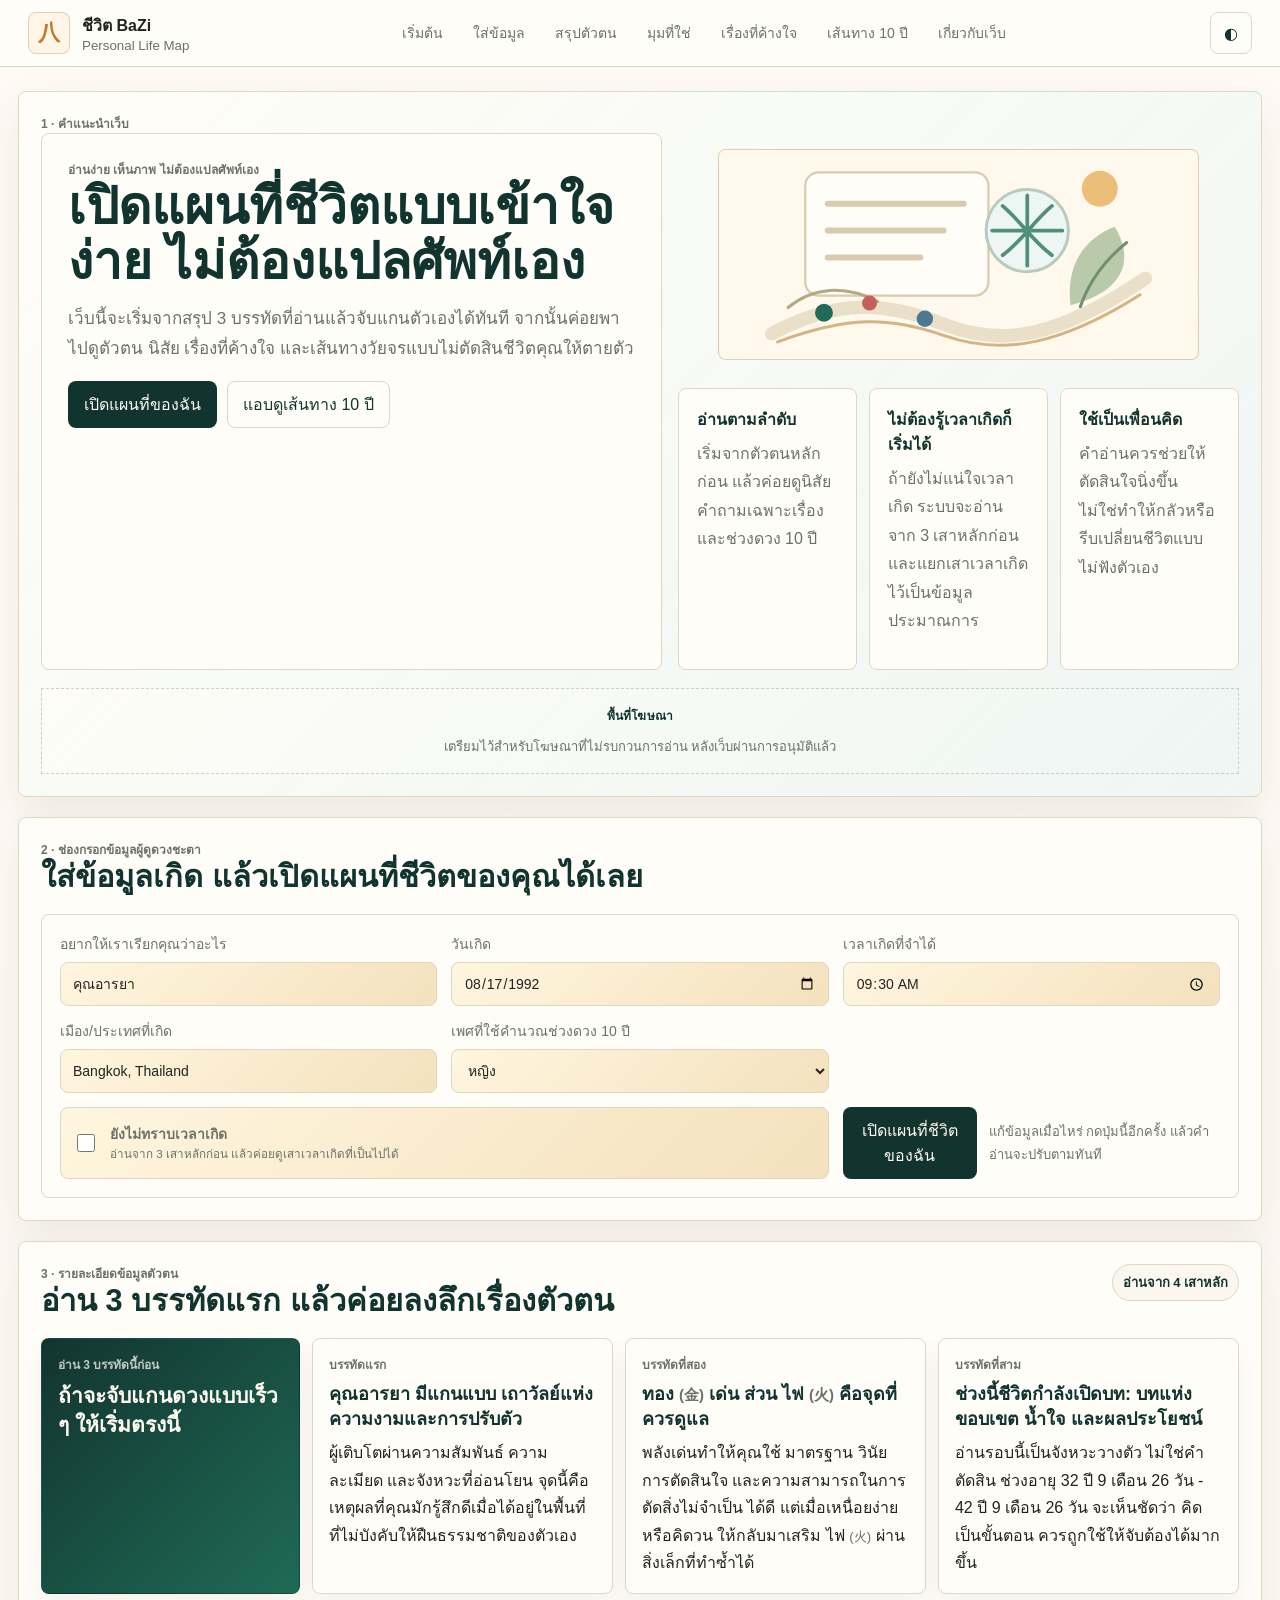
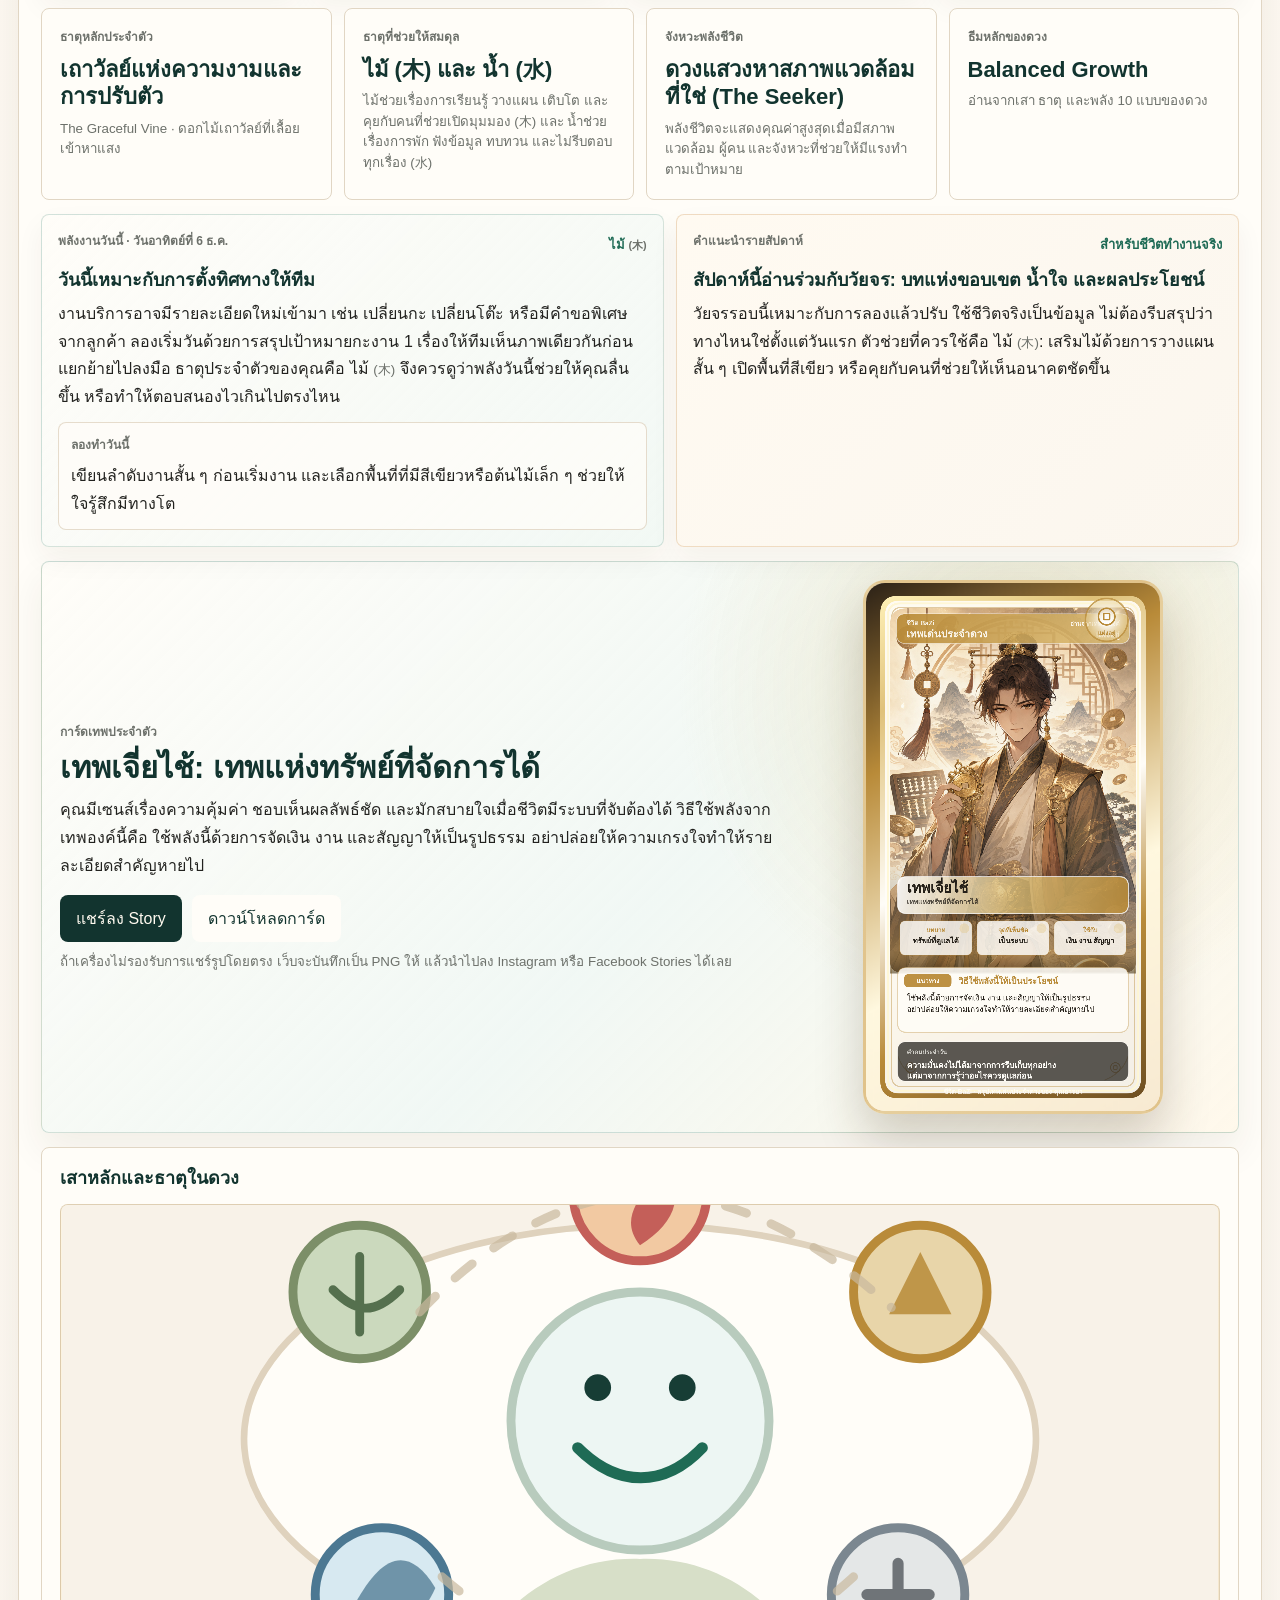
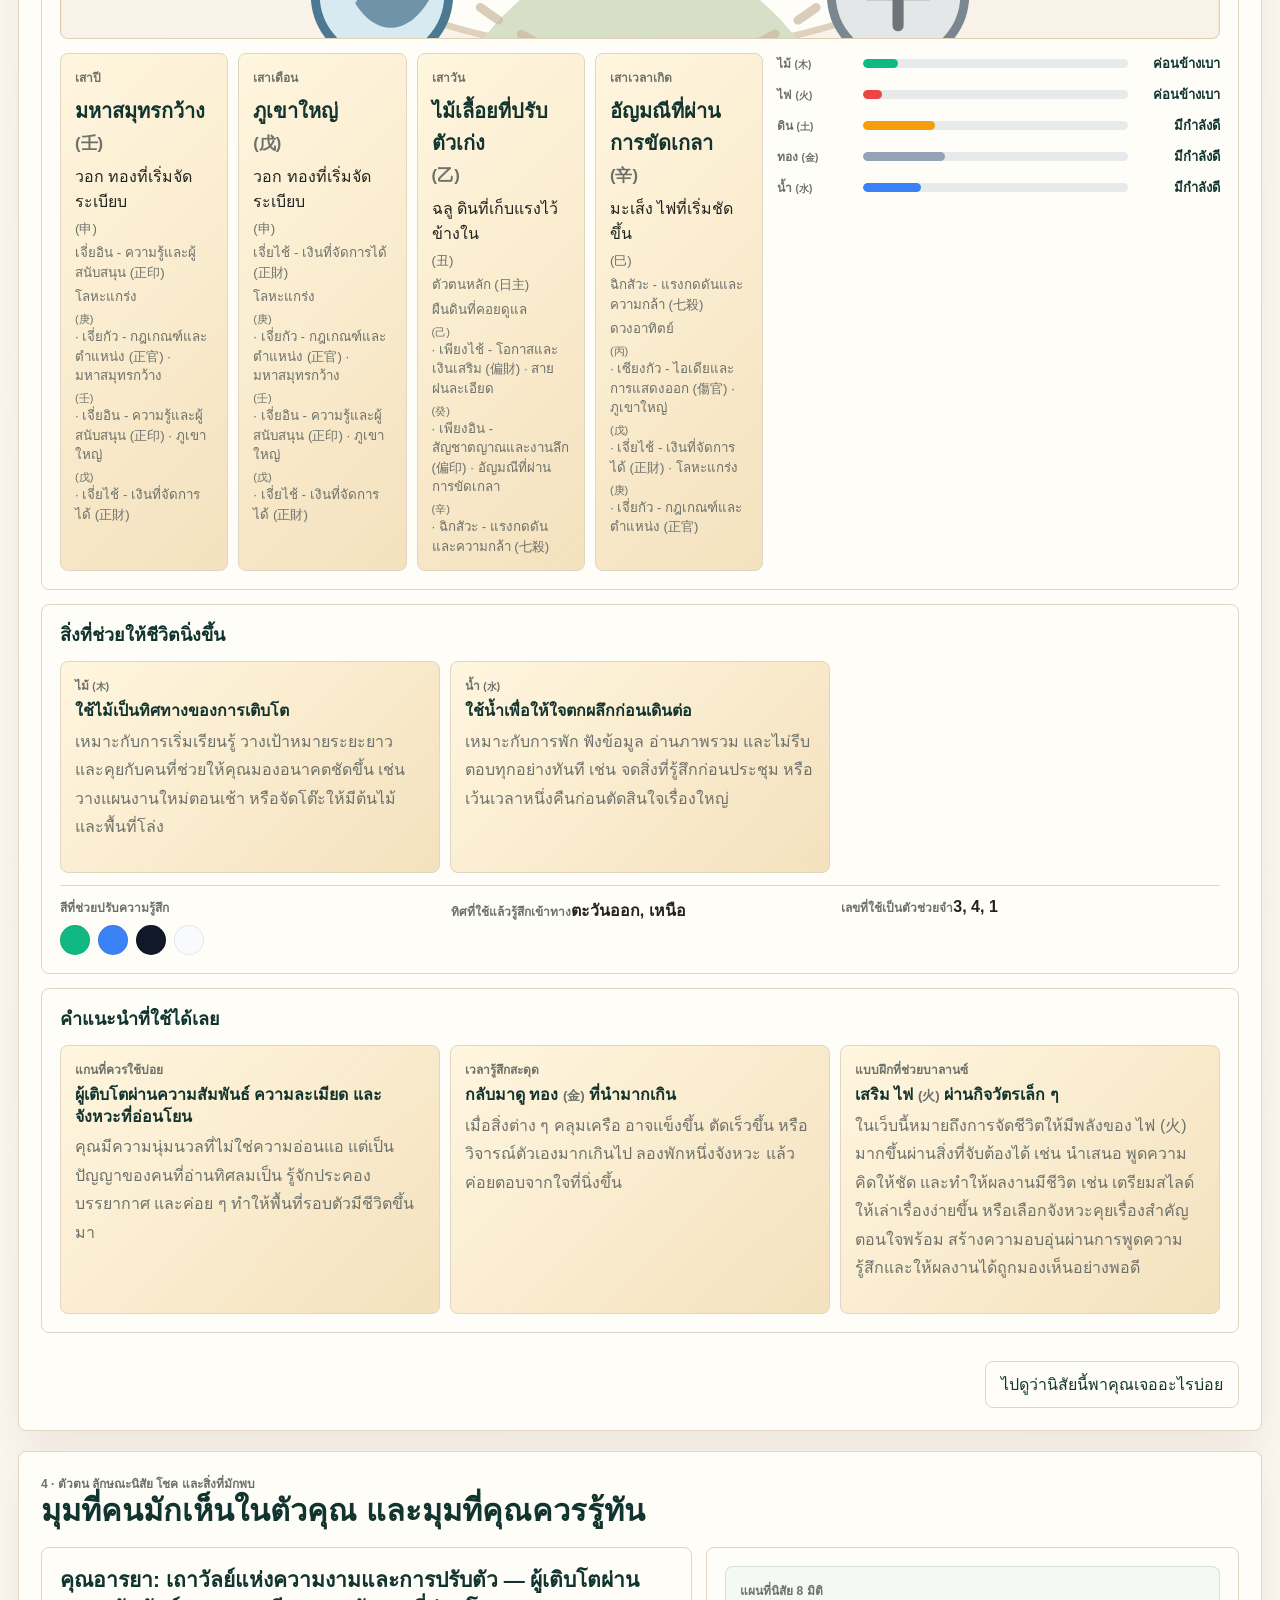
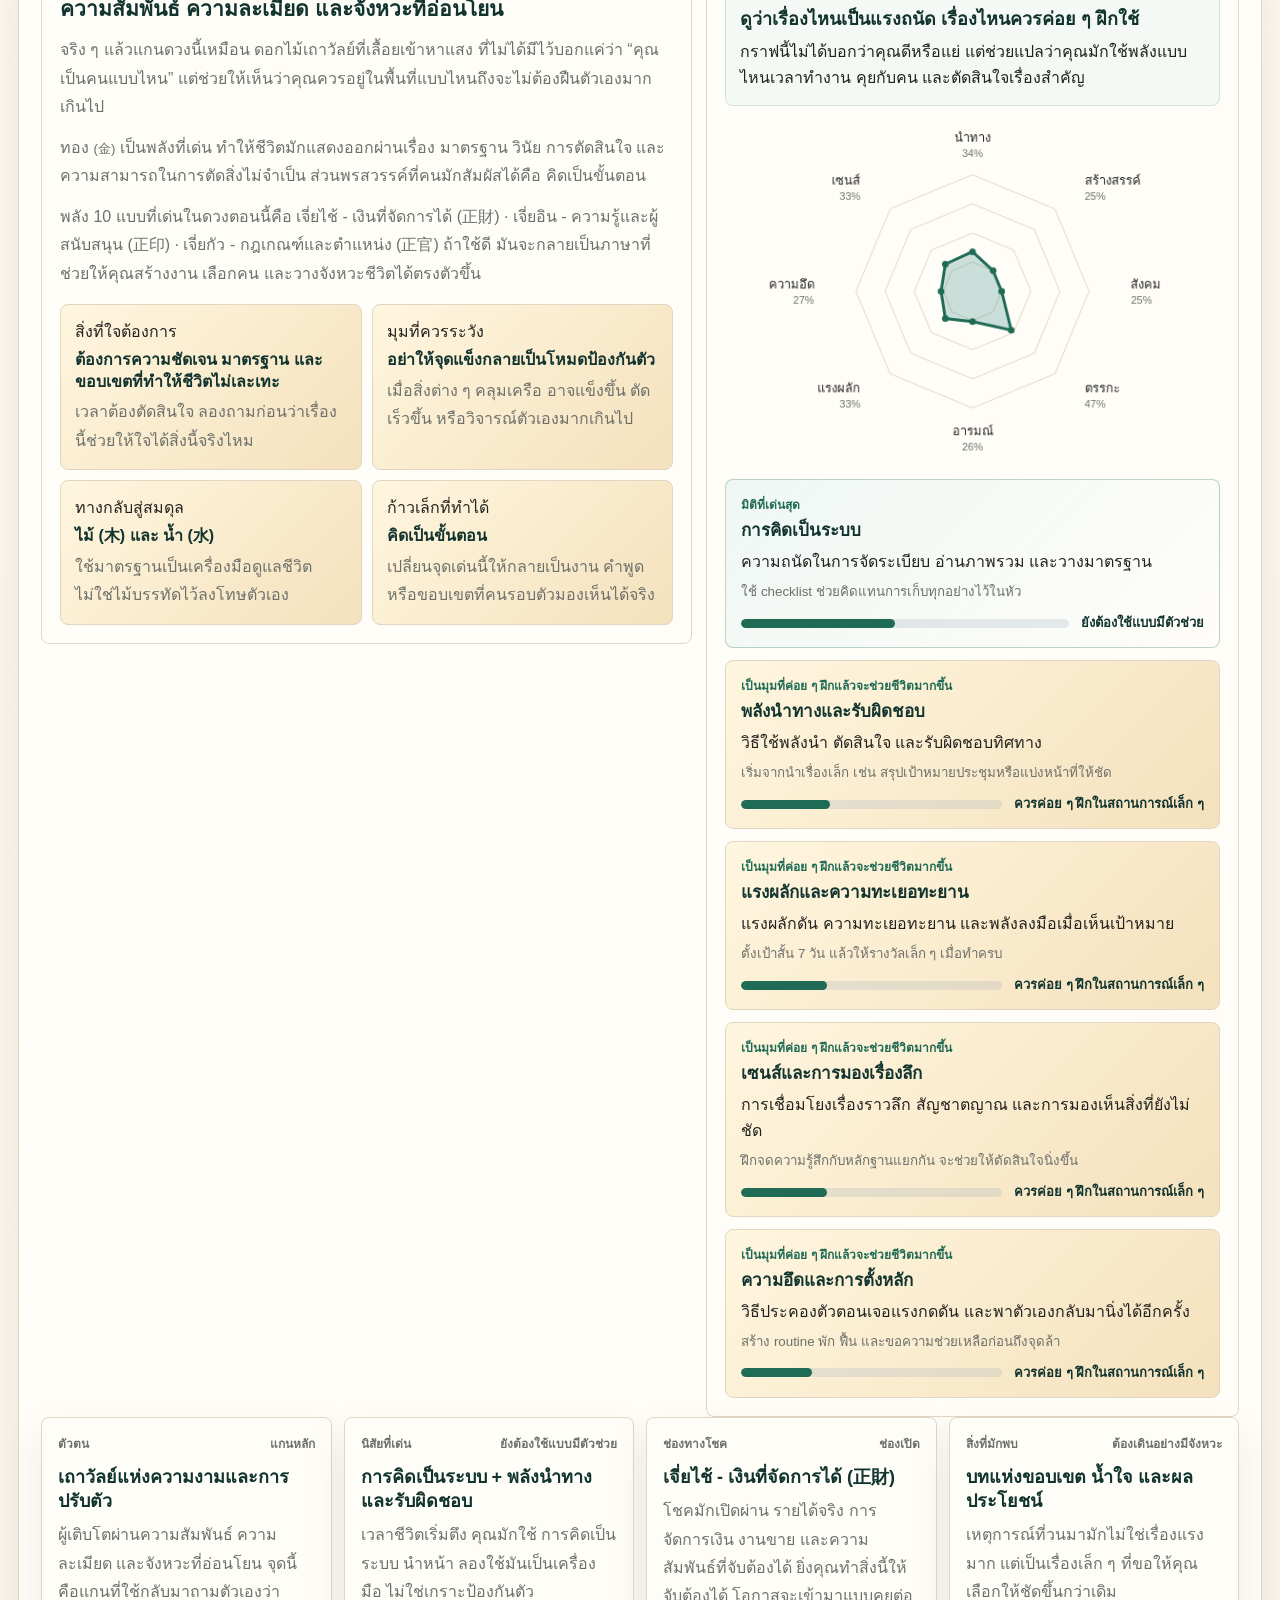
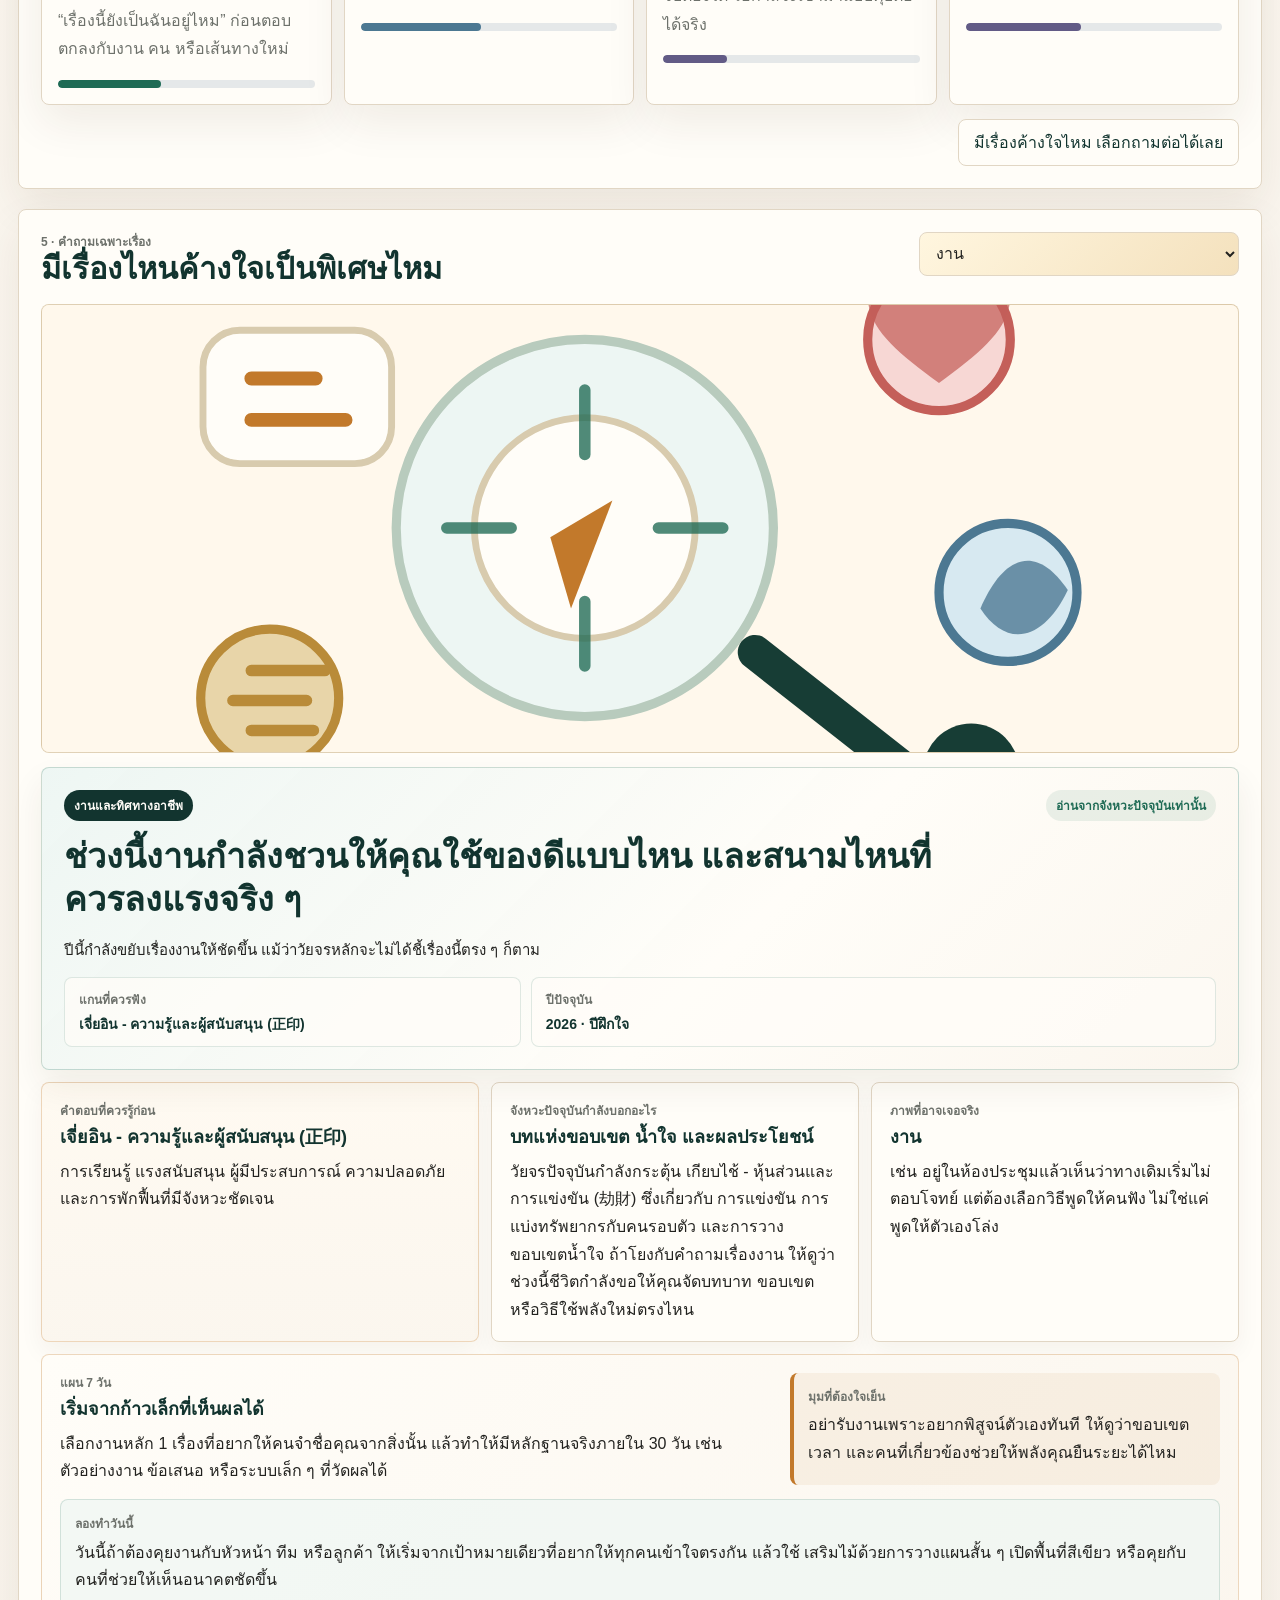
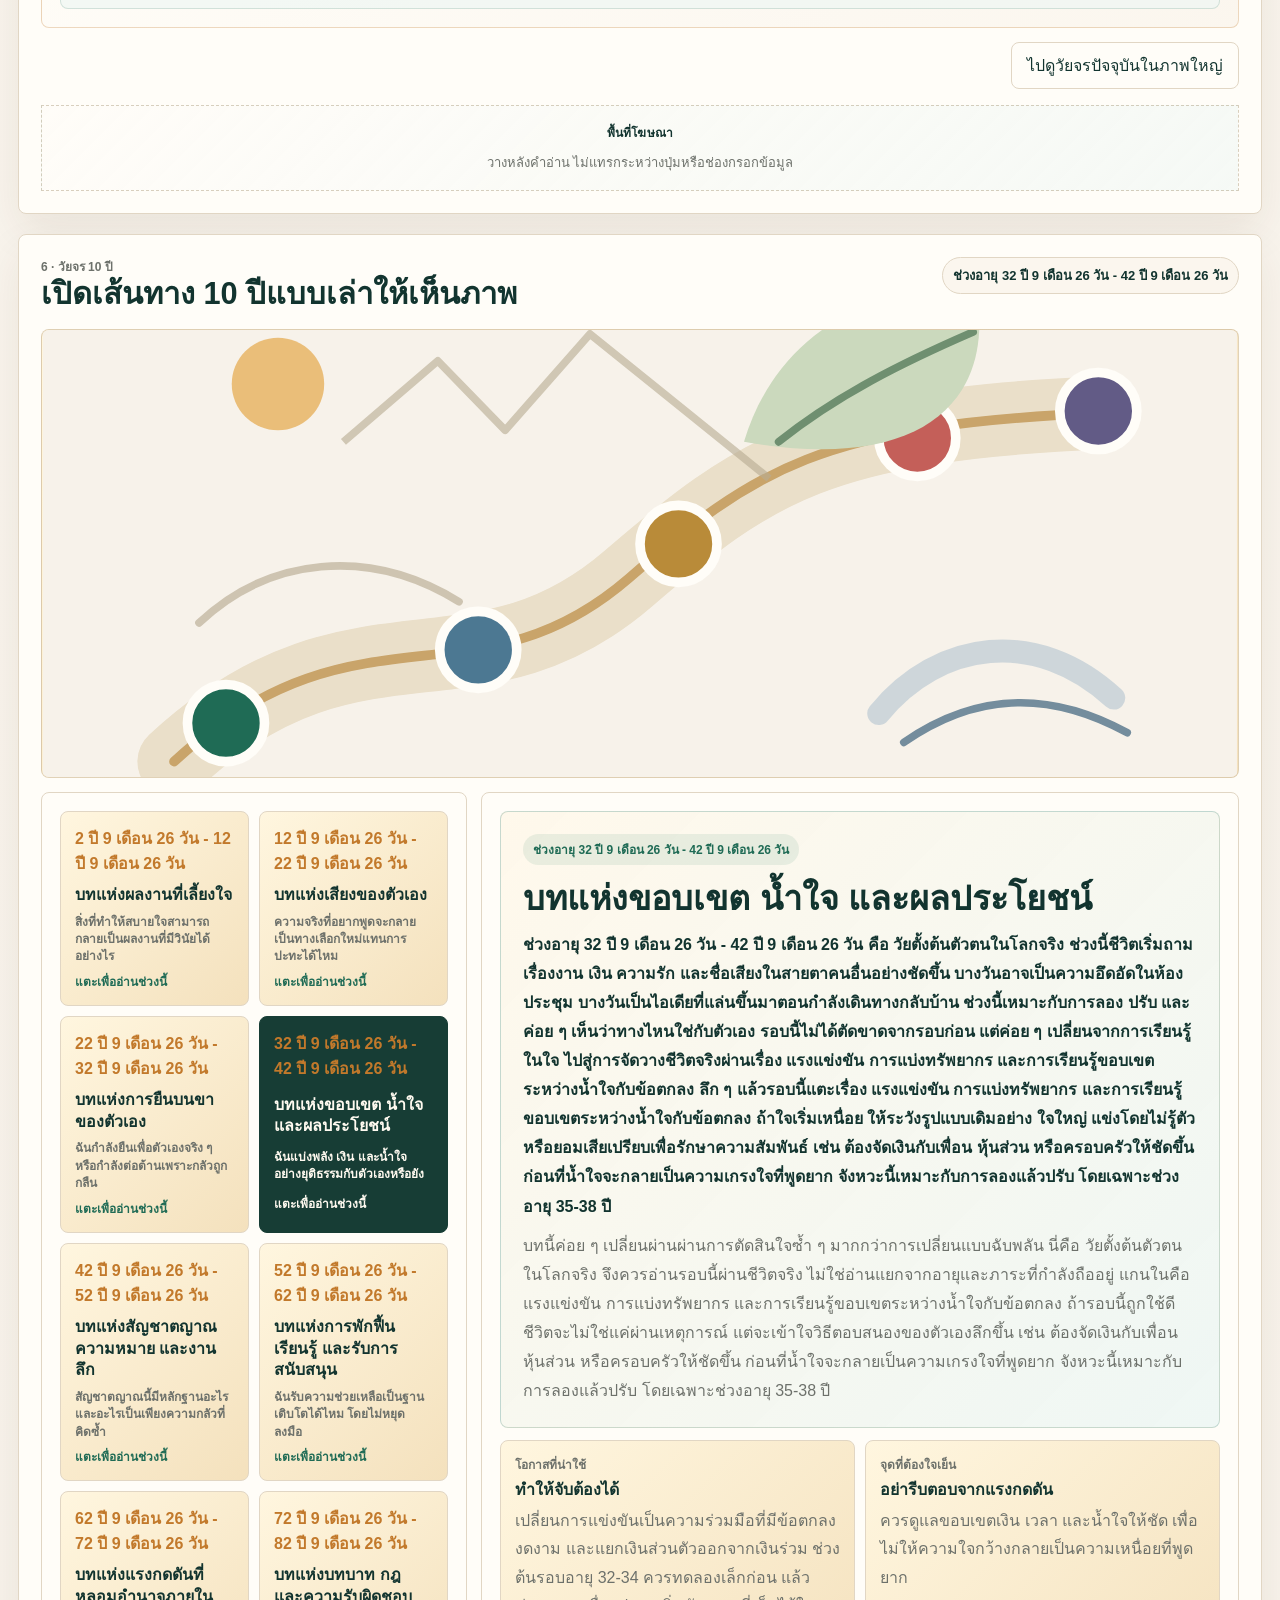
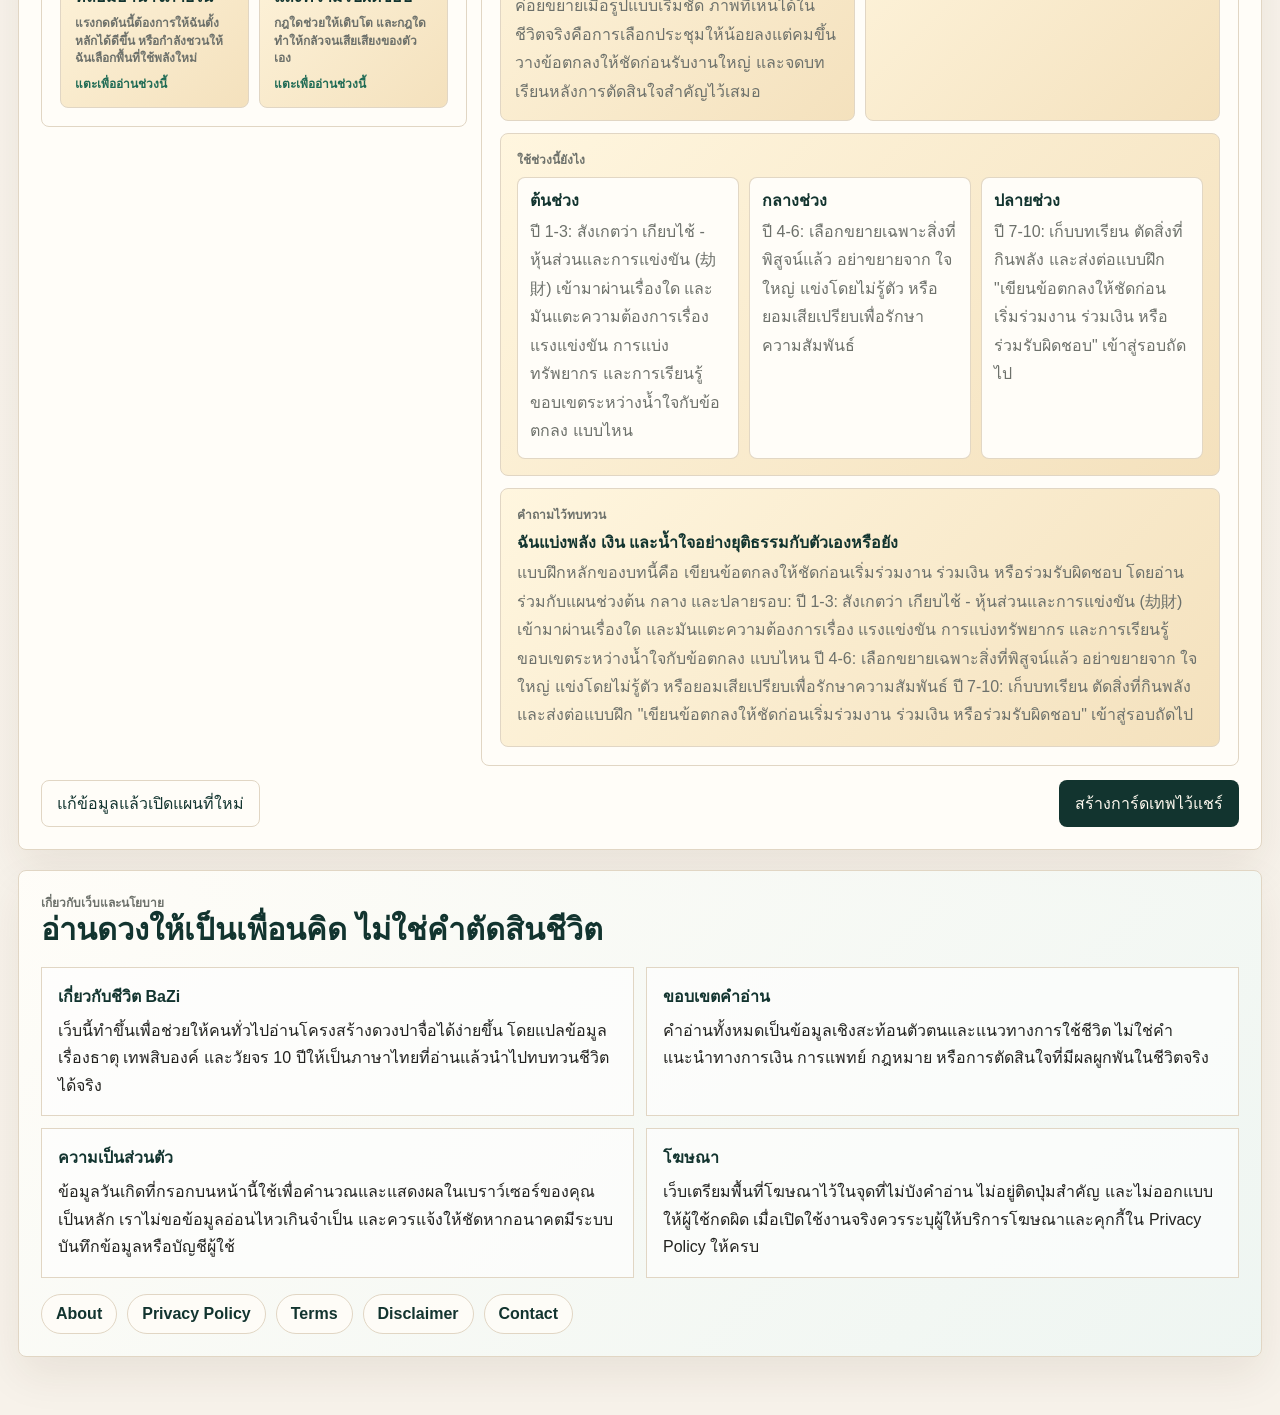
==== index.html @ 118fa1f2 "Prepare site for ad monetization" ====
﻿<!doctype html>
<html lang="th">
  <head>
    <meta charset="UTF-8" />
    <meta name="viewport" content="width=device-width, initial-scale=1.0" />
    <title>ชีวิต BaZi | อ่านแผนที่ชีวิตและวัยจร 10 ปีแบบเข้าใจง่าย</title>
    <meta name="description" content="ชีวิต BaZi ช่วยอ่านแผนที่ชีวิตจากวันเกิด ธาตุหลัก เทพสิบองค์ คำถามเฉพาะเรื่อง และวัยจร 10 ปี ด้วยภาษาไทยที่เข้าใจง่ายและใช้เป็นเพื่อนคิดได้" />
    <meta name="robots" content="index, follow" />
    <link rel="canonical" href="https://khatawut6066.github.io/Bazi-analytics/" />
    <meta property="og:title" content="ชีวิต BaZi | แผนที่ชีวิตแบบเข้าใจง่าย" />
    <meta property="og:description" content="อ่านตัวตน จุดเด่น คำถามชีวิต และวัยจร 10 ปีจากศาสตร์ BaZi ในโทนที่อบอุ่นและใช้งานจริง" />
    <meta property="og:type" content="website" />
    <meta property="og:url" content="https://khatawut6066.github.io/Bazi-analytics/" />
    <meta name="twitter:card" content="summary_large_image" />
    <link rel="stylesheet" href="./styles.css" />
  </head>
  <body>
    <div class="app-shell">
      <header class="app-topnav">
        <a class="brand" href="#guide" aria-label="BaZi Life Map">
          <span class="brand-mark">八</span>
          <span>
            <strong>ชีวิต BaZi</strong>
            <small>Personal Life Map</small>
          </span>
        </a>
        <nav class="nav-list" aria-label="ลำดับการอ่าน">
          <a href="#guide">เริ่มต้น</a>
          <a href="#input">ใส่ข้อมูล</a>
          <a href="#identity">สรุปตัวตน</a>
          <a href="#personality">มุมที่ใช่</a>
          <a href="#questions">เรื่องที่ค้างใจ</a>
          <a href="#luck">เส้นทาง 10 ปี</a>
          <a href="#legal">เกี่ยวกับเว็บ</a>
        </nav>
        <button class="icon-button" id="themeToggle" type="button" title="เปลี่ยนธีม" aria-label="เปลี่ยนธีม">◐</button>
      </header>

      <main class="workspace">
        <section class="section-block guide-section" id="guide">
          <div class="section-kicker">1 · คำแนะนำเว็บ</div>
          <div class="guide-layout">
            <article class="guide-copy">
              <span class="soft-label">อ่านง่าย เห็นภาพ ไม่ต้องแปลศัพท์เอง</span>
              <h1>เปิดแผนที่ชีวิตแบบเข้าใจง่าย ไม่ต้องแปลศัพท์เอง</h1>
              <p>เว็บนี้จะเริ่มจากสรุป 3 บรรทัดที่อ่านแล้วจับแกนตัวเองได้ทันที จากนั้นค่อยพาไปดูตัวตน นิสัย เรื่องที่ค้างใจ และเส้นทางวัยจรแบบไม่ตัดสินชีวิตคุณให้ตายตัว</p>
              <div class="guide-actions">
                <a class="primary-link" href="#input">เปิดแผนที่ของฉัน</a>
                <a class="secondary-link" href="#luck">แอบดูเส้นทาง 10 ปี</a>
              </div>
            </article>
            <div class="guide-card-grid" id="siteGuide">
              <figure class="visual-card guide-visual">
                <img src="assets/art-life-map-scene.svg" alt="ภาพการ์ตูนแผนที่ชีวิต" loading="lazy" />
              </figure>
              <article><strong>อ่านตามลำดับ</strong><p>เริ่มจากตัวตนหลักก่อน แล้วค่อยดูนิสัย คำถามเฉพาะเรื่อง และช่วงดวง 10 ปี</p></article>
              <article><strong>ไม่ต้องรู้เวลาเกิดก็เริ่มได้</strong><p>ถ้ายังไม่แน่ใจเวลาเกิด ระบบจะอ่านจาก 3 เสาหลักก่อน และแยกเสาเวลาเกิดไว้เป็นข้อมูลประมาณการ</p></article>
              <article><strong>ใช้เป็นเพื่อนคิด</strong><p>คำอ่านควรช่วยให้ตัดสินใจนิ่งขึ้น ไม่ใช่ทำให้กลัวหรือรีบเปลี่ยนชีวิตแบบไม่ฟังตัวเอง</p></article>
            </div>
          </div>
          <aside class="ad-slot ad-slot-inline" aria-label="พื้นที่โฆษณา"><span>พื้นที่โฆษณา</span><p>เตรียมไว้สำหรับโฆษณาที่ไม่รบกวนการอ่าน หลังเว็บผ่านการอนุมัติแล้ว</p></aside>
        </section>

        <section class="section-block input-section" id="input">
          <div class="section-head">
            <div>
              <div class="section-kicker">2 · ช่องกรอกข้อมูลผู้ดูดวงชะตา</div>
              <h2>ใส่ข้อมูลเกิด แล้วเปิดแผนที่ชีวิตของคุณได้เลย</h2>
            </div>
          </div>

          <form id="baziForm" class="birth-form">
            <label>
              อยากให้เราเรียกคุณว่าอะไร
              <input id="clientName" type="text" value="คุณอารยา" />
            </label>
            <label>
              วันเกิด
              <input id="birthDate" type="date" value="1992-08-17" />
            </label>
            <label>
              เวลาเกิดที่จำได้
              <input id="birthTime" type="time" value="09:30" />
            </label>
            <label>
              เมือง/ประเทศที่เกิด
              <input id="birthPlace" type="text" value="Bangkok, Thailand" />
            </label>
            <label>
              เพศที่ใช้คำนวณช่วงดวง 10 ปี
              <select id="gender">
                <option value="female" selected>หญิง</option>
                <option value="male">ชาย</option>
              </select>
            </label>
            <label class="unknown-time-toggle">
              <input id="birthTimeUnknown" type="checkbox" />
              <span><strong>ยังไม่ทราบเวลาเกิด</strong><small>อ่านจาก 3 เสาหลักก่อน แล้วค่อยดูเสาเวลาเกิดที่เป็นไปได้</small></span>
            </label>
            <div class="form-actions">
              <button class="analyze-button" type="submit">เปิดแผนที่ชีวิตของฉัน</button>
              <p>แก้ข้อมูลเมื่อไหร่ กดปุ่มนี้อีกครั้ง แล้วคำอ่านจะปรับตามทันที</p>
            </div>
          </form>
        </section>

        <section class="section-block identity-section" id="identity">
          <div class="section-head">
            <div>
              <div class="section-kicker">3 · รายละเอียดข้อมูลตัวตน</div>
              <h2>อ่าน 3 บรรทัดแรก แล้วค่อยลงลึกเรื่องตัวตน</h2>
            </div>
            <span class="status-pill" id="birthModeLabel">อ่านจากข้อมูลเกิด</span>
          </div>

          <div class="hook-summary" id="hookSummary" aria-live="polite"></div>

          <div class="identity-overview">
            <article class="summary-card master-card"><span>ธาตุหลักประจำตัว</span><strong id="dayMaster">-</strong><small id="daySymbol">-</small></article>
            <article class="summary-card guardian-card"><span>ธาตุที่ช่วยให้สมดุล</span><strong id="usefulGod">-</strong><small id="usefulReason">-</small></article>
            <article class="summary-card rhythm-card"><span>จังหวะพลังชีวิต</span><strong id="strengthScore">-</strong><small id="strengthLevel">-</small></article>
            <article class="summary-card chart-card"><span>ธีมหลักของดวง</span><strong id="chartType">-</strong><small>อ่านจากเสา ธาตุ และพลัง 10 แบบของดวง</small></article>
          </div>

          <div class="daily-energy" id="dailyEnergy" aria-live="polite"></div>
          <div class="deity-card-studio" id="deity-card">
            <article class="deity-card-copy">
              <span class="soft-label">การ์ดเทพประจำตัว</span>
              <h3 id="deityCardTitle">เทพประจำตัวของคุณ</h3>
              <p id="deityCardIntro">ระบบจะหยิบเทพสิบองค์ที่เด่นที่สุดในดวงของคุณมาเล่าเป็นการ์ดภาพแนว Story พร้อมภาพตัวละคร ชื่อเทพ ตัวตน และวิธีใช้พลังจากเทพองค์นี้ในชีวิตจริง</p>
              <div class="deity-card-actions">
                <button class="primary-action" id="shareDeityCard" type="button">แชร์ลง Story</button>
                <button class="secondary-link" id="downloadDeityCard" type="button">ดาวน์โหลดการ์ด</button>
              </div>
              <small>ถ้าเครื่องไม่รองรับการแชร์รูปโดยตรง เว็บจะบันทึกเป็น PNG ให้ แล้วนำไปลง Instagram หรือ Facebook Stories ได้เลย</small>
            </article>
            <div class="deity-card-preview" aria-label="ตัวอย่างการ์ดเทพประจำตัว">
              <canvas id="deityCardCanvas" width="1080" height="1920"></canvas>
            </div>
          </div>

          <div class="identity-grid compact-identity-grid">
            <article class="panel wide-panel chart-snapshot-panel">
              <h3 class="panel-plain-title">เสาหลักและธาตุในดวง</h3>
              <figure class="section-visual identity-visual">
                <img src="assets/art-element-orbit.svg" alt="ภาพการ์ตูนวงธาตุทั้งห้า" loading="lazy" />
              </figure>
              <div class="identity-mini-columns">
                <div class="mini-column"><div class="pillars" id="pillars"></div></div>
                <div class="mini-column"><div class="element-bars" id="elementBars"></div></div>
              </div>
            </article>
            <article class="panel balance-panel">
              <h3 class="panel-plain-title">สิ่งที่ช่วยให้ชีวิตนิ่งขึ้น</h3>
              <div class="guardian-actions" id="guardianActions"></div>
              <div class="auspicious-grid compact-auspicious">
                <div><span>สีที่ช่วยปรับความรู้สึก</span><div class="swatches" id="colorSwatches"></div></div>
                <div><span>ทิศที่ใช้แล้วรู้สึกเข้าทาง</span><strong id="directions">-</strong></div>
                <div><span>เลขที่ใช้เป็นตัวช่วยจำ</span><strong id="numbers">-</strong></div>
              </div>
            </article>
            <article class="panel wide-panel life-advice-panel">
              <h3 class="panel-plain-title">คำแนะนำที่ใช้ได้เลย</h3>
              <div class="life-advice" id="lifeAdvice"></div>
            </article>          <div class="section-bridge"><a class="secondary-link" href="#personality">ไปดูว่านิสัยนี้พาคุณเจออะไรบ่อย</a></div>
          </div>
        </section>

        <section class="section-block personality-section" id="personality">
          <div class="section-head">
            <div>
              <div class="section-kicker">4 · ตัวตน ลักษณะนิสัย โชค และสิ่งที่มักพบ</div>
              <h2>มุมที่คนมักเห็นในตัวคุณ และมุมที่คุณควรรู้ทัน</h2>
            </div>
          </div>
          <div class="personality-layout">
            <article class="panel reading-panel">
              <div class="reading-copy" id="readingCopy"></div>
              <div class="reading-actions" id="readingActions"></div>
            </article>
            <article class="panel trait-panel">
              <div class="trait-panel-intro"><span>แผนที่นิสัย 8 มิติ</span><strong>ดูว่าเรื่องไหนเป็นแรงถนัด เรื่องไหนควรค่อย ๆ ฝึกใช้</strong><p>กราฟนี้ไม่ได้บอกว่าคุณดีหรือแย่ แต่ช่วยแปลว่าคุณมักใช้พลังแบบไหนเวลาทำงาน คุยกับคน และตัดสินใจเรื่องสำคัญ</p></div>
              <div class="radar-wrap"><canvas id="personalityCanvas" width="520" height="360" aria-label="แผนภาพบุคลิก 8 มิติ"></canvas></div>
              <div class="trait-list" id="traitList"></div>
            </article>
          </div>
          <div class="strategy-grid" id="strategyGrid"></div>
          <div class="frequent-themes" id="frequentThemes"></div>
          <div class="section-bridge"><a class="secondary-link" href="#questions">มีเรื่องค้างใจไหม เลือกถามต่อได้เลย</a></div>
        </section>

        <section class="section-block question-section" id="questions">
          <div class="section-head">
            <div>
              <div class="section-kicker">5 · คำถามเฉพาะเรื่อง</div>
              <h2>มีเรื่องไหนค้างใจเป็นพิเศษไหม</h2>
            </div>
            <select id="focusQuestion" aria-label="เลือกเรื่องที่อยากถาม">
              <option value="career" selected>งาน</option>
              <option value="wealth">การเงิน</option>
              <option value="relationship">ความสัมพันธ์</option>
              <option value="health">พลังชีวิตและสุขภาพ</option>
            </select>
          </div>
          <figure class="section-visual question-visual">
            <img src="assets/art-focus-compass.svg" alt="ภาพการ์ตูนเข็มทิศคำถาม" loading="lazy" />
          </figure>
          <div class="question-reading" id="questionReading"></div>
          <div class="section-bridge"><a class="secondary-link" href="#luck" data-current-luck>ไปดูวัยจรปัจจุบันในภาพใหญ่</a></div>
          <aside class="ad-slot ad-slot-soft" aria-label="พื้นที่โฆษณา"><span>พื้นที่โฆษณา</span><p>วางหลังคำอ่าน ไม่แทรกระหว่างปุ่มหรือช่องกรอกข้อมูล</p></aside>
        </section>

        <section class="section-block luck-section" id="luck">
          <div class="section-head compact-head">
            <div>
              <div class="section-kicker">6 · วัยจร 10 ปี</div>
              <h2>เปิดเส้นทาง 10 ปีแบบเล่าให้เห็นภาพ</h2>
            </div>
            <span class="status-pill" id="activeLuckLabel">ช่วง 10 ปี</span>
          </div>
          <figure class="section-visual luck-visual">
            <img src="assets/art-decade-path.svg" alt="ภาพการ์ตูนเส้นทางวัยจร 10 ปี" loading="lazy" />
          </figure>
          <div class="luck-layout story-luck-layout">
            <article class="panel timeline-panel"><div class="timeline" id="luckTimeline"></div></article>
            <article class="panel luck-detail-panel"><div class="luck-detail" id="luckDetail"></div></article>
          </div>
          <div class="section-bridge final-bridge"><a class="secondary-link" href="#input">แก้ข้อมูลแล้วเปิดแผนที่ใหม่</a><a class="primary-link" href="#deity-card">สร้างการ์ดเทพไว้แชร์</a></div>
        </section>

        <section class="section-block legal-section" id="legal">
          <div class="section-head">
            <div>
              <div class="section-kicker">เกี่ยวกับเว็บและนโยบาย</div>
              <h2>อ่านดวงให้เป็นเพื่อนคิด ไม่ใช่คำตัดสินชีวิต</h2>
            </div>
          </div>
          <div class="legal-grid">
            <article>
              <strong>เกี่ยวกับชีวิต BaZi</strong>
              <p>เว็บนี้ทำขึ้นเพื่อช่วยให้คนทั่วไปอ่านโครงสร้างดวงปาจื่อได้ง่ายขึ้น โดยแปลข้อมูลเรื่องธาตุ เทพสิบองค์ และวัยจร 10 ปีให้เป็นภาษาไทยที่อ่านแล้วนำไปทบทวนชีวิตได้จริง</p>
            </article>
            <article>
              <strong>ขอบเขตคำอ่าน</strong>
              <p>คำอ่านทั้งหมดเป็นข้อมูลเชิงสะท้อนตัวตนและแนวทางการใช้ชีวิต ไม่ใช่คำแนะนำทางการเงิน การแพทย์ กฎหมาย หรือการตัดสินใจที่มีผลผูกพันในชีวิตจริง</p>
            </article>
            <article>
              <strong>ความเป็นส่วนตัว</strong>
              <p>ข้อมูลวันเกิดที่กรอกบนหน้านี้ใช้เพื่อคำนวณและแสดงผลในเบราว์เซอร์ของคุณเป็นหลัก เราไม่ขอข้อมูลอ่อนไหวเกินจำเป็น และควรแจ้งให้ชัดหากอนาคตมีระบบบันทึกข้อมูลหรือบัญชีผู้ใช้</p>
            </article>
            <article>
              <strong>โฆษณา</strong>
              <p>เว็บเตรียมพื้นที่โฆษณาไว้ในจุดที่ไม่บังคำอ่าน ไม่อยู่ติดปุ่มสำคัญ และไม่ออกแบบให้ผู้ใช้กดผิด เมื่อเปิดใช้งานจริงควรระบุผู้ให้บริการโฆษณาและคุกกี้ใน Privacy Policy ให้ครบ</p>
            </article>
          </div>
          <div class="legal-links">
            <a href="about.html">About</a>
            <a href="privacy.html">Privacy Policy</a>
            <a href="terms.html">Terms</a>
            <a href="disclaimer.html">Disclaimer</a>
            <a href="contact.html">Contact</a>
          </div>
        </section>
      </main>
    </div>

    <div hidden id="popularQuestionButtons"></div>
    <div hidden id="popularQuestionAnswer"></div>
    <div class="toast" id="toast" role="status" aria-live="polite"></div>
    <script src="./app.js"></script>
  </body>
</html>
---- styles.css ----
﻿:root {
  color-scheme: light;
  --bg: #f7f2ea;
  --surface: #fffdf8;
  --surface-soft: #fbf6ee;
  --surface-cool: #edf6f3;
  --text: #22221f;
  --muted: #6d716b;
  --faint: #9b968d;
  --line: #e1d6c4;
  --line-strong: #c9b99e;
  --ink: #12342f;
  --accent: #1f6b55;
  --accent-2: #c2792b;
  --rose: #c45f59;
  --gold: #b98b39;
  --blue: #4c7892;
  --violet: #625b86;
  --shadow: 0 18px 44px rgba(60, 42, 18, 0.08);
  --radius: 8px;
}

body.dark {
  color-scheme: dark;
  --bg: #111614;
  --surface: #1b211f;
  --surface-soft: #202822;
  --surface-cool: #172a27;
  --text: #f4f0e9;
  --muted: #bbb6ad;
  --faint: #8e948c;
  --line: #3a423b;
  --line-strong: #59634f;
  --ink: #f1faf6;
  --accent: #74cbb0;
  --accent-2: #d89a4b;
  --rose: #df8981;
  --gold: #d5af65;
  --blue: #91b8ca;
  --violet: #aaa2d0;
  --shadow: 0 18px 44px rgba(0, 0, 0, 0.28);
}

* { box-sizing: border-box; }
html { scroll-behavior: smooth; }
body {
  margin: 0;
  min-height: 100vh;
  background: linear-gradient(180deg, rgba(255, 251, 244, 0.94), rgba(247, 242, 234, 0.98)), var(--bg);
  color: var(--text);
  font-family: Tahoma, "Leelawadee UI", "Noto Sans Thai", Arial, sans-serif;
  letter-spacing: 0;
}
body.dark { background: var(--bg); }
button, input, select { font: inherit; }
button { cursor: pointer; }
a { color: inherit; }
button:focus-visible, a:focus-visible, input:focus-visible, select:focus-visible { outline: 2px solid var(--accent-2); outline-offset: 3px; }

.app-topnav {
  position: sticky;
  top: 0;
  z-index: 10;
  display: grid;
  grid-template-columns: auto minmax(0, 1fr) auto;
  align-items: center;
  gap: 18px;
  padding: 12px 28px;
  background: rgba(255, 253, 248, 0.9);
  border-bottom: 1px solid rgba(203, 185, 156, 0.62);
  backdrop-filter: blur(16px);
}
body.dark .app-topnav { background: rgba(27, 33, 31, 0.9); }
.brand { display: flex; align-items: center; gap: 12px; text-decoration: none; min-width: 170px; }
.brand-mark {
  display: grid;
  place-items: center;
  width: 42px;
  height: 42px;
  border: 1px solid rgba(194, 121, 43, 0.32);
  border-radius: var(--radius);
  color: var(--accent-2);
  background: #fff6e7;
  font-weight: 800;
  font-size: 22px;
}
body.dark .brand-mark { background: #302617; }
.brand strong, .brand small { display: block; }
.brand small, .soft-label, .section-kicker, small, label, .form-actions p, .panel-head span, .summary-card span { color: var(--muted); }

.nav-list { display: flex; justify-content: center; gap: 6px; min-width: 0; overflow-x: auto; }
.nav-list a {
  flex: 0 0 auto;
  padding: 10px 12px;
  color: var(--muted);
  text-decoration: none;
  border-radius: var(--radius);
  font-size: 14px;
  white-space: nowrap;
}
.nav-list a:hover { color: var(--ink); background: var(--surface-soft); box-shadow: inset 0 0 0 1px var(--line); }
.icon-button {
  width: 42px;
  height: 42px;
  border: 1px solid var(--line);
  border-radius: var(--radius);
  color: var(--ink);
  background: var(--surface);
}

.workspace {
  width: min(1380px, calc(100% - 36px));
  margin: 0 auto;
  padding: 24px 0 58px;
  display: grid;
  gap: 20px;
}
.section-block, .panel, .summary-card, .guide-card-grid article, .birth-form, .guide-copy, .print-card {
  border: 1px solid var(--line);
  border-radius: var(--radius);
  background: var(--surface);
  box-shadow: var(--shadow);
}
.section-block { padding: 22px; scroll-margin-top: 100px; }
.section-head { display: flex; align-items: start; justify-content: space-between; gap: 18px; margin-bottom: 18px; }
.section-kicker, .soft-label, .panel-head span, .summary-card span, .timeline-item small, .timeline-item em, .print-card span {
  display: block;
  font-size: 12px;
  font-weight: 700;
  letter-spacing: 0;
  text-transform: none;
}
h1, h2, h3, p { margin-top: 0; }
h1 { margin-bottom: 14px; font-size: clamp(32px, 4vw, 56px); line-height: 1.08; color: var(--ink); }
h2 { margin-bottom: 0; font-size: clamp(24px, 2.4vw, 34px); line-height: 1.2; color: var(--ink); }
h3 { margin: 3px 0 0; font-size: 19px; line-height: 1.35; color: var(--ink); }
p { color: var(--muted); line-height: 1.78; }

.guide-section { background: linear-gradient(135deg, rgba(255, 253, 248, 0.96), rgba(237, 246, 243, 0.88)); }
.guide-layout { display: grid; grid-template-columns: minmax(0, 1.05fr) minmax(360px, 0.95fr); gap: 16px; align-items: stretch; }
.guide-copy { padding: 26px; box-shadow: none; }
.guide-copy p { max-width: 820px; font-size: 17px; }
.guide-actions { display: flex; gap: 10px; flex-wrap: wrap; }
.primary-link, .secondary-link, .primary-action, .analyze-button {
  display: inline-flex;
  align-items: center;
  justify-content: center;
  gap: 8px;
  min-height: 42px;
  padding: 10px 15px;
  border-radius: var(--radius);
  text-decoration: none;
  border: 1px solid transparent;
}
.primary-link, .primary-action, .analyze-button { color: #fffaf0; background: var(--ink); }
.secondary-link { color: var(--ink); background: var(--surface); border-color: var(--line); }
.guide-card-grid { display: grid; grid-template-columns: repeat(3, minmax(0, 1fr)); gap: 12px; }
.guide-card-grid article { padding: 18px; box-shadow: none; }
.guide-card-grid strong { display: block; margin-bottom: 8px; color: var(--ink); }
.visual-card,
.section-visual {
  overflow: hidden;
  border: 1px solid rgba(203, 185, 156, 0.58);
  border-radius: var(--radius);
  background: linear-gradient(135deg, #fff6df, #f4e1bd);
  box-shadow: none;
}
.visual-card img,
.section-visual img {
  display: block;
  width: 100%;
  height: 100%;
  object-fit: cover;
}
.guide-visual {
  grid-column: 1 / -1;
  min-height: 188px;
  aspect-ratio: 16 / 7;
}
.section-visual {
  width: 100%;
  min-height: 152px;
  margin: 0 0 14px;
  aspect-ratio: 16 / 6;
}
.identity-visual { min-height: 166px; }
.question-visual,
.luck-visual {
  min-height: 174px;
  margin-top: -2px;
}
.chart-snapshot-panel .section-visual { margin-top: 12px; }

.birth-form { display: grid; grid-template-columns: repeat(3, minmax(0, 1fr)); gap: 14px; padding: 18px; box-shadow: none; }
label { display: grid; gap: 7px; font-size: 14px; }
input, select {
  width: 100%;
  min-height: 44px;
  border: 1px solid var(--line);
  border-radius: var(--radius);
  padding: 10px 12px;
  color: var(--text);
  background: linear-gradient(135deg, #fff6df, #f4e1bd);
}
input:disabled { opacity: 0.58; }
.unknown-time-toggle {
  grid-column: span 2;
  display: flex;
  align-items: center;
  gap: 12px;
  padding: 12px;
  border: 1px solid var(--line);
  border-radius: var(--radius);
  background: linear-gradient(135deg, #fff6df, #f4e1bd);
}
.unknown-time-toggle input { width: 18px; min-height: 18px; }
.unknown-time-toggle strong, .unknown-time-toggle small { display: block; }
.form-actions { display: flex; align-items: center; gap: 12px; }
.form-actions p { margin: 0; font-size: 13px; }

.identity-overview { display: grid; grid-template-columns: repeat(4, minmax(0, 1fr)); gap: 12px; margin-bottom: 14px; }
.summary-card { min-height: 136px; padding: 18px; box-shadow: none; }
.summary-card strong { display: block; margin: 10px 0 8px; color: var(--ink); font-size: 22px; line-height: 1.25; }
.summary-card small { line-height: 1.55; }
.identity-grid, .personality-layout, .luck-layout { display: grid; grid-template-columns: minmax(0, 1.1fr) minmax(340px, 0.9fr); gap: 14px; }
.wide-panel { grid-column: span 1; }
.panel { padding: 18px; box-shadow: none; }
.panel-head { margin-bottom: 14px; }
.pillars { display: grid; grid-template-columns: repeat(4, minmax(0, 1fr)); gap: 10px; }
.pillar {
  min-height: 148px;
  padding: 14px;
  border: 1px solid var(--line);
  border-radius: var(--radius);
  background: linear-gradient(135deg, #fff6df, #f4e1bd);
}
.pillar span, .element-row span, .auspicious-grid span, .guardian-action span, .life-advice article span, .trait-item span, .theme-card span, .question-card span, .luck-card span, .planning-card span { color: var(--muted); font-size: 12px; font-weight: 700; }
.pillar strong { display: block; margin: 8px 0; color: var(--ink); font-size: 20px; }
.pillar small { display: block; margin-top: 5px; line-height: 1.45; }
.unknown-hour { border-color: rgba(194, 121, 43, 0.44); background: var(--surface-cool); }

.element-bars, .guardian-actions, .life-advice, .trait-list, .frequent-themes, .planning-grid { display: grid; gap: 10px; }
.element-row { display: grid; grid-template-columns: 76px minmax(0, 1fr) 82px; gap: 10px; align-items: center; }
.bar-track { height: 9px; border-radius: 999px; background: rgba(148, 163, 184, 0.22); overflow: hidden; }
.bar-fill { display: block; height: 100%; border-radius: inherit; }
.element-row b { color: var(--ink); font-size: 13px; text-align: right; }
.guardian-action, .life-advice article, .trait-item, .theme-card, .question-card, .luck-card, .planning-card, .action-card, .wisdom-component {
  padding: 14px;
  border: 1px solid var(--line);
  border-radius: var(--radius);
  background: linear-gradient(135deg, #fff6df, #f4e1bd);
}
.guardian-action strong, .life-advice strong, .trait-item strong, .theme-card strong, .question-card strong, .luck-card strong, .planning-card strong, .action-card strong, .wisdom-component strong {
  display: block;
  margin: 5px 0 6px;
  color: var(--ink);
  line-height: 1.35;
}
.auspicious-grid { display: grid; gap: 12px; }
.swatches { display: flex; gap: 8px; flex-wrap: wrap; margin-top: 8px; }
.swatch { width: 30px; height: 30px; border-radius: 999px; border: 1px solid rgba(0,0,0,0.08); }

.reading-panel { min-height: 100%; }
.reading-copy { display: grid; gap: 12px; }
.reading-copy strong { color: var(--ink); font-size: 21px; line-height: 1.38; }
.reading-copy p, .action-card p, .theme-card p, .question-reading p, .luck-detail p, .planning-card p { margin-bottom: 0; }
.reading-actions { display: grid; grid-template-columns: repeat(2, minmax(0, 1fr)); gap: 10px; margin-top: 16px; }
.radar-wrap { display: grid; place-items: center; min-height: 280px; overflow: hidden; }
canvas { max-width: 100%; }
.trait-list { margin-top: 12px; }
.trait-item { display: grid; grid-template-columns: minmax(120px, 0.65fr) minmax(0, 1fr) auto; align-items: center; gap: 10px; }
.trait-item strong { margin: 0; }
.strategy-grid { display: grid; grid-template-columns: repeat(4, minmax(0, 1fr)); gap: 12px; }
.premium-life-card { min-height: 196px; padding: 16px; border: 1px solid var(--line); border-radius: var(--radius); background: var(--surface); box-shadow: var(--shadow); }
.life-card-top { display: flex; justify-content: space-between; gap: 10px; color: var(--muted); font-size: 12px; font-weight: 700; }
.premium-life-card strong { display: block; margin: 12px 0 8px; color: var(--ink); font-size: 18px; line-height: 1.35; }
.card-progress { height: 8px; border-radius: 999px; background: rgba(148, 163, 184, 0.24); overflow: hidden; margin-top: 14px; }
.card-progress span { display: block; height: 100%; border-radius: inherit; background: var(--accent); }
.work-card .card-progress span { background: var(--accent-2); }
.wealth-card .card-progress span { background: var(--gold); }
.love-card .card-progress span { background: var(--rose); }
.health-card .card-progress span { background: var(--blue); }
.luck-card-mini .card-progress span { background: var(--violet); }
.frequent-themes { grid-template-columns: repeat(4, minmax(0, 1fr)); }


.question-deep-grid {
  display: grid;
  grid-template-columns: repeat(3, minmax(0, 1fr));
  gap: 12px;
}

.question-synthesis {
  padding: 18px;
  border: 1px solid rgba(31, 107, 85, 0.24);
  border-left: 4px solid var(--accent);
  border-radius: var(--radius);
  background: linear-gradient(135deg, rgba(237, 246, 243, 0.94), var(--surface));
}

.question-synthesis span {
  display: block;
  color: var(--muted);
  font-size: 12px;
  font-weight: 700;
}

.question-synthesis strong {
  display: block;
  margin: 6px 0 8px;
  color: var(--ink);
  font-size: 20px;
  line-height: 1.38;
}

.behavior-card .card-progress span { background: var(--blue); }
.repeat-card .card-progress span { background: var(--violet); }
.edge-card .card-progress span { background: var(--rose); }
.practice-card .card-progress span { background: var(--accent); }

.question-section select { width: min(320px, 100%); }
.question-reading { display: grid; gap: 12px; }
.question-hero { padding: 18px; border: 1px solid var(--line); border-radius: var(--radius); background: var(--surface-cool); }
.question-hero strong { display: block; margin: 6px 0 8px; color: var(--ink); font-size: 21px; }
.signal-grid { display: grid; grid-template-columns: repeat(3, minmax(0, 1fr)); gap: 12px; }
.signal-grid > div { padding: 14px; border: 1px solid var(--line); border-radius: var(--radius); background: var(--surface); }
.signal-grid strong { display: block; margin: 5px 0; color: var(--ink); }
.tool-note { padding: 14px; border-left: 4px solid var(--accent-2); background: var(--surface-soft); border-radius: var(--radius); }

.timeline { display: grid; grid-template-columns: repeat(4, minmax(170px, 1fr)); gap: 10px; }
.timeline-item {
  display: grid;
  gap: 8px;
  min-height: 128px;
  padding: 14px;
  border: 1px solid var(--line);
  border-radius: var(--radius);
  color: var(--text);
  text-align: left;
  background: linear-gradient(135deg, #fff6df, #f4e1bd);
}
.timeline-item.active { color: #fffaf0; background: #173d35; border-color: #173d35; }
.timeline-item.active strong, .timeline-item.active small, .timeline-item.active em { color: #fffaf0; }
.timeline-age { color: var(--accent-2); font-size: 16px; font-weight: 800; }
.timeline-item strong { color: var(--ink); line-height: 1.35; }
.timeline-item small, .timeline-item em { line-height: 1.45; font-style: normal; }
.luck-detail { display: grid; gap: 12px; }
.luck-hero { padding: 18px; border-radius: var(--radius); background: linear-gradient(135deg, rgba(255, 248, 234, 0.9), rgba(237, 246, 243, 0.82)); border: 1px solid var(--line); }
.luck-hero h3 { margin-bottom: 8px; font-size: 24px; }
.luck-detail-grid { display: grid; grid-template-columns: repeat(2, minmax(0, 1fr)); gap: 10px; }
.planning-panel { margin-top: 14px; }
.planning-grid { grid-template-columns: repeat(4, minmax(0, 1fr)); }
.status-pill { display: inline-flex; align-items: center; min-height: 34px; padding: 7px 10px; border: 1px solid var(--line); border-radius: 999px; color: var(--ink); background: var(--surface-soft); font-size: 13px; font-weight: 700; white-space: nowrap; }

.toast { position: fixed; right: 22px; bottom: 22px; z-index: 20; max-width: 320px; padding: 12px 14px; border-radius: var(--radius); color: #fffaf0; background: var(--ink); box-shadow: var(--shadow); opacity: 0; transform: translateY(10px); pointer-events: none; transition: 0.2s ease; }
.toast.show { opacity: 1; transform: translateY(0); }
.print-report { display: none; }

@media (max-width: 1100px) {
  .app-topnav { grid-template-columns: 1fr auto; }
  .nav-list { grid-column: 1 / -1; justify-content: start; }
  .guide-layout, .identity-grid, .personality-layout, .luck-layout { grid-template-columns: 1fr; }
  .identity-overview, .strategy-grid, .frequent-themes, .question-deep-grid, .planning-grid { grid-template-columns: repeat(2, minmax(0, 1fr)); }
  .birth-form { grid-template-columns: repeat(2, minmax(0, 1fr)); }
  .timeline { grid-template-columns: repeat(2, minmax(160px, 1fr)); }
}

@media (max-width: 720px) {
  .workspace { width: min(100% - 24px, 1380px); padding-top: 14px; }
  .app-topnav { padding: 10px 14px; gap: 10px; }
  .section-block, .panel { padding: 14px; }
  .section-head { display: grid; }
  .guide-card-grid, .birth-form, .identity-overview, .pillars, .reading-actions, .strategy-grid, .frequent-themes, .signal-grid, .question-deep-grid, .timeline, .luck-detail-grid, .planning-grid { grid-template-columns: 1fr; }
  .unknown-time-toggle { grid-column: span 1; }
  .form-actions { align-items: stretch; flex-direction: column; }
  .trait-item { grid-template-columns: 1fr; }
  h1 { font-size: 34px; }
}

@media print {
  body { background: #fff; }
  .app-shell, .toast { display: none !important; }
  .print-report { display: block; color: #171717; font-family: Tahoma, Arial, sans-serif; }
  .print-cover, .print-section { page-break-inside: avoid; padding: 18px 0; border-bottom: 1px solid #ddd; }
  .print-cover h1 { color: #111; font-size: 30px; }
  .print-grid { display: grid; grid-template-columns: repeat(2, 1fr); gap: 10px; }
  .print-card { box-shadow: none; padding: 12px; border-color: #ddd; }
  .print-card strong { display: block; margin: 5px 0; color: #111; }
  .print-section p, .print-section li { line-height: 1.65; }
}
/* Focused question: compact, story-first reading */
.question-spotlight {
  position: relative;
  display: grid;
  gap: 14px;
  padding: 22px;
  border: 1px solid rgba(31, 107, 85, 0.22);
  border-radius: var(--radius);
  background: linear-gradient(135deg, rgba(237, 246, 243, 0.96), rgba(255, 253, 248, 0.98) 58%, rgba(251, 246, 238, 0.98));
  box-shadow: 0 16px 34px rgba(60, 42, 18, 0.07);
}

.question-spotlight-top,
.focus-meta-row {
  display: flex;
  flex-wrap: wrap;
  align-items: center;
  gap: 10px;
  justify-content: space-between;
}

.focus-badge,
.focus-mini {
  display: inline-flex;
  align-items: center;
  min-height: 30px;
  padding: 6px 10px;
  border-radius: 999px;
  font-size: 12px;
  font-weight: 800;
}

.focus-badge {
  color: var(--surface);
  background: var(--ink);
}

.focus-mini {
  color: var(--accent);
  background: rgba(31, 107, 85, 0.09);
}

.question-spotlight strong {
  display: block;
  max-width: 880px;
  color: var(--ink);
  font-size: clamp(22px, 3vw, 34px);
  line-height: 1.28;
}

.question-spotlight p {
  max-width: 900px;
  margin: 0;
  color: var(--text);
  font-size: 15px;
  line-height: 1.8;
}

.focus-meta-row {
  display: grid;
  grid-template-columns: minmax(0, 0.8fr) minmax(0, 1.2fr);
  gap: 10px;
}

.focus-meta-row div {
  min-width: 0;
  padding: 12px 14px;
  border: 1px solid rgba(31, 107, 85, 0.14);
  border-radius: var(--radius);
  background: rgba(255, 253, 248, 0.72);
}

.focus-meta-row span,
.focus-action-panel span,
.focus-story-card span {
  display: block;
  margin-bottom: 5px;
  color: var(--muted);
  font-size: 12px;
  font-weight: 800;
}

.focus-meta-row b {
  display: block;
  overflow-wrap: anywhere;
  color: var(--ink);
  font-size: 14px;
  line-height: 1.45;
}

.focus-story-grid {
  display: grid;
  grid-template-columns: minmax(0, 1.12fr) repeat(2, minmax(0, 0.94fr));
  gap: 12px;
}

.focus-story-card {
  min-width: 0;
  padding: 18px;
  border: 1px solid var(--line);
  border-radius: var(--radius);
  background: var(--surface);
  box-shadow: 0 10px 24px rgba(60, 42, 18, 0.05);
}

.focus-story-card.focus-primary {
  border-color: rgba(194, 121, 43, 0.28);
  background: linear-gradient(180deg, rgba(255, 250, 241, 0.98), rgba(251, 246, 238, 0.98));
}

.focus-story-card strong,
.focus-action-panel strong {
  display: block;
  margin-bottom: 8px;
  color: var(--ink);
  font-size: 18px;
  line-height: 1.38;
}

.focus-story-card p,
.focus-action-panel p {
  margin: 0;
  color: var(--text);
  line-height: 1.72;
}

.focus-action-panel {
  display: grid;
  grid-template-columns: minmax(0, 1.25fr) minmax(260px, 0.75fr);
  gap: 14px;
  padding: 18px;
  border: 1px solid rgba(194, 121, 43, 0.28);
  border-radius: var(--radius);
  background: linear-gradient(135deg, rgba(255, 253, 248, 0.98), rgba(251, 246, 238, 0.98));
}

.focus-action-panel .soft-warning {
  padding: 14px;
  border-left: 4px solid var(--accent-2);
  border-radius: var(--radius);
  background: rgba(194, 121, 43, 0.08);
}

@media (max-width: 960px) {
  .focus-story-grid,
  .focus-action-panel,
  .focus-meta-row {
    grid-template-columns: 1fr;
  }
}
/* Reduced headings and story-first 10-year reading */
.panel-plain-title {
  margin: 0 0 14px;
  color: var(--ink);
  font-size: 18px;
  line-height: 1.35;
}

.compact-identity-grid .chart-snapshot-panel,
.compact-identity-grid .life-advice-panel {
  grid-column: 1 / -1;
}

.identity-mini-columns {
  display: grid;
  grid-template-columns: minmax(0, 1.35fr) minmax(280px, 0.85fr);
  gap: 14px;
  align-items: start;
}

.compact-auspicious {
  margin-top: 12px;
  padding-top: 12px;
  border-top: 1px solid var(--line);
}

.story-luck-layout {
  grid-template-columns: minmax(230px, 0.72fr) minmax(0, 1.28fr);
}

.luck-story {
  padding: 22px;
  border: 1px solid rgba(31, 107, 85, 0.22);
  border-radius: var(--radius);
  background: linear-gradient(135deg, rgba(255, 248, 234, 0.94), rgba(237, 246, 243, 0.9));
}

.story-age {
  display: inline-flex;
  align-items: center;
  min-height: 30px;
  padding: 6px 10px;
  border-radius: 999px;
  color: var(--accent);
  background: rgba(31, 107, 85, 0.09);
  font-size: 12px;
  font-weight: 800;
}

.luck-story h3 {
  margin: 12px 0 10px;
  color: var(--ink);
  font-size: clamp(24px, 3vw, 34px);
  line-height: 1.25;
}

.luck-story p {
  margin: 0;
  line-height: 1.82;
}

.luck-story .story-lead {
  margin-bottom: 10px;
  color: var(--ink);
  font-weight: 700;
}

.luck-simple-grid {
  display: grid;
  grid-template-columns: repeat(2, minmax(0, 1fr));
  gap: 10px;
}

.luck-steps,
.luck-reflection {
  padding: 16px;
  border: 1px solid var(--line);
  border-radius: var(--radius);
  background: linear-gradient(135deg, #fff6df, #f4e1bd);
}

.luck-steps > span,
.luck-reflection > span {
  display: block;
  margin-bottom: 8px;
  color: var(--muted);
  font-size: 12px;
  font-weight: 800;
}

.luck-step-list {
  display: grid;
  grid-template-columns: repeat(3, minmax(0, 1fr));
  gap: 10px;
}

.luck-step-list div {
  padding: 12px;
  border-radius: var(--radius);
  background: var(--surface);
  border: 1px solid rgba(203, 185, 156, 0.55);
}

.luck-step-list b,
.luck-reflection strong {
  display: block;
  margin-bottom: 6px;
  color: var(--ink);
  line-height: 1.35;
}

.subtle-wisdom {
  border-color: rgba(31, 107, 85, 0.18);
  background: rgba(237, 246, 243, 0.65);
}

@media (max-width: 960px) {
  .identity-mini-columns,
  .story-luck-layout,
  .luck-simple-grid,
  .luck-step-list {
    grid-template-columns: 1fr;
  }
}
@media (max-width: 700px) {
  .guide-visual,
  .section-visual {
    min-height: 150px;
    aspect-ratio: 4 / 3;
  }
  .question-visual,
  .luck-visual { margin-top: 0; }
}
/* Engagement hooks: summary, daily guide, and reading bridges */
.hook-summary {
  display: grid;
  grid-template-columns: minmax(220px, 0.86fr) repeat(3, minmax(0, 1fr));
  gap: 12px;
  margin-bottom: 14px;
}
.hook-intro,
.hook-line-card,
.energy-card {
  min-width: 0;
  padding: 16px;
  border: 1px solid var(--line);
  border-radius: var(--radius);
  background: var(--surface);
  box-shadow: 0 12px 28px rgba(60, 42, 18, 0.05);
}
.hook-intro {
  color: #fffaf0;
  border-color: rgba(18, 52, 47, 0.16);
  background: linear-gradient(135deg, #12342f, #1f6b55);
}
.hook-intro span,
.hook-line-card span,
.energy-topline span,
.energy-practice span {
  display: block;
  margin-bottom: 8px;
  color: var(--muted);
  font-size: 12px;
  font-weight: 800;
}
.hook-intro span { color: rgba(255, 250, 240, 0.74); }
.hook-intro strong,
.hook-line-card strong,
.energy-card strong {
  display: block;
  color: var(--ink);
  font-size: 18px;
  line-height: 1.36;
}
.hook-intro strong { color: #fffaf0; font-size: 21px; }
.hook-line-card p,
.energy-card p {
  margin: 8px 0 0;
  color: var(--text);
  line-height: 1.72;
}
.daily-energy {
  display: grid;
  grid-template-columns: minmax(0, 1.05fr) minmax(0, 0.95fr);
  gap: 12px;
  margin: 0 0 14px;
}
.energy-card {
  border-color: rgba(31, 107, 85, 0.18);
  background: linear-gradient(135deg, rgba(255, 253, 248, 0.98), rgba(237, 246, 243, 0.72));
}
.energy-week {
  border-color: rgba(194, 121, 43, 0.24);
  background: linear-gradient(135deg, rgba(255, 250, 241, 0.98), rgba(251, 246, 238, 0.98));
}
.energy-topline {
  display: flex;
  align-items: center;
  justify-content: space-between;
  gap: 10px;
  margin-bottom: 10px;
}
.energy-topline b {
  flex: 0 0 auto;
  color: var(--accent);
  font-size: 13px;
}
.energy-practice {
  margin-top: 12px;
  padding: 12px;
  border-radius: var(--radius);
  background: rgba(255, 253, 248, 0.72);
  border: 1px solid rgba(203, 185, 156, 0.48);
}
.energy-practice p { margin: 0; }
.section-bridge {
  grid-column: 1 / -1;
  display: flex;
  flex-wrap: wrap;
  justify-content: flex-end;
  gap: 10px;
  margin-top: 14px;
}
.section-bridge .secondary-link,
.section-bridge .primary-link {
  min-height: 40px;
}
.section-bridge button.primary-link {
  font: inherit;
  border: 1px solid transparent;
}
.final-bridge {
  justify-content: space-between;
  align-items: center;
}
.focus-practical {
  grid-column: 1 / -1;
  padding: 14px;
  border: 1px solid rgba(31, 107, 85, 0.16);
  border-radius: var(--radius);
  background: rgba(237, 246, 243, 0.66);
}
.focus-practical span {
  display: block;
  margin-bottom: 6px;
  color: var(--muted);
  font-size: 12px;
  font-weight: 800;
}
.focus-practical p { margin: 0; color: var(--text); line-height: 1.72; }
.timeline-item em {
  color: var(--accent);
  font-weight: 800;
  font-size: 12px;
}

@media (max-width: 1100px) {
  .hook-summary { grid-template-columns: repeat(2, minmax(0, 1fr)); }
}

@media (max-width: 720px) {
  .hook-summary,
  .daily-energy { grid-template-columns: 1fr; }
  .section-bridge,
  .final-bridge { justify-content: stretch; }
  .section-bridge .secondary-link,
  .section-bridge .primary-link { width: 100%; }
  .energy-topline { align-items: flex-start; flex-direction: column; }
}
/* Personality map: make the radar and trait scores easier to understand */
.trait-panel-intro {
  display: grid;
  gap: 7px;
  margin-bottom: 10px;
  padding: 14px;
  border: 1px solid rgba(31, 107, 85, 0.16);
  border-radius: var(--radius);
  background: rgba(237, 246, 243, 0.58);
}
.trait-panel-intro span {
  color: var(--muted);
  font-size: 12px;
  font-weight: 800;
}
.trait-panel-intro strong {
  color: var(--ink);
  font-size: 18px;
  line-height: 1.35;
}
.trait-panel-intro p {
  margin: 0;
  color: var(--text);
  line-height: 1.65;
}
.trait-panel .radar-wrap {
  min-height: 340px;
  padding: 4px 0 10px;
}
.trait-list {
  gap: 12px;
}
.trait-item {
  grid-template-columns: minmax(0, 1fr);
  align-items: stretch;
  gap: 12px;
  padding: 15px;
}
.trait-featured {
  border-color: rgba(31, 107, 85, 0.28);
  background: linear-gradient(135deg, rgba(237, 246, 243, 0.88), rgba(255, 253, 248, 0.98));
}
.trait-copy {
  display: grid;
  gap: 6px;
}
.trait-copy span {
  color: var(--accent);
  font-size: 12px;
  font-weight: 800;
}
.trait-copy strong {
  color: var(--ink);
  font-size: 17px;
  line-height: 1.35;
}
.trait-copy p,
.trait-copy small {
  margin: 0;
  color: var(--text);
  line-height: 1.62;
}
.trait-copy small {
  color: var(--muted);
}
.trait-meter {
  display: grid;
  grid-template-columns: minmax(0, 1fr) auto;
  align-items: center;
  gap: 12px;
}
.trait-meter b {
  color: var(--ink);
  font-size: 13px;
  line-height: 1.35;
  white-space: normal;
  text-align: right;
}
@media (max-width: 720px) {
  .trait-panel .radar-wrap { min-height: 300px; }
  .trait-meter { grid-template-columns: 1fr; }
  .trait-meter b { text-align: left; }
}
/* Layout balance pass: reduce empty stretches and prevent card overflow */
.identity-grid,
.personality-layout,
.luck-layout {
  align-items: start;
}

.section-block,
.panel,
.summary-card,
.guide-copy,
.guide-card-grid,
.guide-card-grid article,
.birth-form,
.identity-overview,
.identity-overview > *,
.identity-grid,
.identity-grid > *,
.identity-mini-columns,
.identity-mini-columns > *,
.personality-layout,
.personality-layout > *,
.luck-layout,
.luck-layout > *,
.question-reading,
.luck-detail,
.hook-summary,
.daily-energy,
.focus-action-panel,
.luck-simple-grid,
.luck-step-list,
.trait-item,
.timeline-item,
.action-card,
.premium-life-card,
.theme-card,
.question-card,
.luck-card,
.planning-card,
.wisdom-component {
  min-width: 0;
}

.compact-identity-grid {
  grid-template-columns: 1fr;
}

.compact-identity-grid .balance-panel,
.compact-identity-grid .chart-snapshot-panel,
.compact-identity-grid .life-advice-panel {
  grid-column: 1 / -1;
}

.compact-identity-grid .guardian-actions,
.compact-identity-grid .compact-auspicious,
.compact-identity-grid .life-advice {
  grid-template-columns: repeat(3, minmax(0, 1fr));
  align-items: stretch;
}

.reading-panel {
  min-height: auto;
}

.story-luck-layout .timeline {
  grid-template-columns: repeat(2, minmax(0, 1fr));
}

.story-luck-layout .timeline-panel,
.story-luck-layout .luck-detail-panel,
.personality-layout .panel,
.identity-grid .panel {
  align-self: start;
}

.trait-panel .radar-wrap {
  min-height: 300px;
  padding: 0 0 8px;
}

canvas {
  display: block;
  width: min(100%, 520px);
  height: auto;
}

.panel p,
.panel strong,
.panel small,
.panel span,
.summary-card strong,
.summary-card small,
.timeline-item strong,
.timeline-item small,
.timeline-item em,
.trait-copy p,
.trait-copy small,
.trait-meter b,
.primary-link,
.secondary-link,
.primary-action,
.analyze-button,
.status-pill,
.focus-mini,
.focus-badge {
  overflow-wrap: anywhere;
}

.primary-link,
.secondary-link,
.primary-action,
.analyze-button {
  text-align: center;
}

@media (max-width: 1100px) {
  .story-luck-layout .timeline {
    grid-template-columns: repeat(2, minmax(0, 1fr));
  }
  .identity-mini-columns,
  .compact-identity-grid .guardian-actions,
  .compact-identity-grid .compact-auspicious,
  .compact-identity-grid .life-advice {
    grid-template-columns: repeat(2, minmax(0, 1fr));
  }
}

@media (max-width: 720px) {
  .story-luck-layout .timeline,
  .luck-step-list,
  .luck-simple-grid,
  .focus-action-panel,
  .identity-mini-columns,
  .compact-identity-grid .guardian-actions,
  .compact-identity-grid .compact-auspicious,
  .compact-identity-grid .life-advice {
    grid-template-columns: 1fr;
  }
  .trait-panel .radar-wrap {
    min-height: 260px;
  }
  .section-bridge {
    margin-top: 12px;
  }
}
/* Personal deity story card */
.deity-card-studio {
  display: grid;
  grid-template-columns: minmax(0, 0.92fr) minmax(300px, 0.52fr);
  gap: 16px;
  align-items: center;
  margin: 0 0 14px;
  padding: 18px;
  border: 1px solid rgba(31, 107, 85, 0.2);
  border-radius: var(--radius);
  background: radial-gradient(circle at 82% 22%, rgba(224, 194, 122, 0.32), transparent 32%), linear-gradient(135deg, rgba(255, 253, 248, 0.98), rgba(237, 246, 243, 0.78) 54%, rgba(255, 248, 234, 0.94));
  box-shadow: 0 18px 38px rgba(60, 42, 18, 0.07);
}

.deity-card-copy {
  min-width: 0;
}

.deity-card-copy h3 {
  margin: 8px 0 10px;
  font-size: clamp(22px, 2.4vw, 34px);
  line-height: 1.22;
}

.deity-card-copy p {
  max-width: 760px;
  margin-bottom: 14px;
  color: var(--text);
  line-height: 1.76;
}

.deity-card-copy small {
  display: block;
  max-width: 720px;
  margin-top: 10px;
  line-height: 1.55;
}

.deity-card-actions {
  display: flex;
  flex-wrap: wrap;
  gap: 10px;
}

.deity-card-actions button {
  border: 1px solid transparent;
}

.deity-card-preview {
  display: grid;
  justify-items: center;
  min-width: 0;
}

.deity-card-preview canvas {
  width: min(100%, 300px);
  height: auto;
  aspect-ratio: 9 / 16;
  border: 3px solid rgba(196, 151, 65, 0.42);
  border-radius: 22px;
  background: linear-gradient(135deg, #fff6df, #f4e1bd);
  box-shadow: 0 24px 48px rgba(60, 42, 18, 0.22), inset 0 0 0 1px rgba(255,255,255,0.72);
}

@media (max-width: 900px) {
  .deity-card-studio {
    grid-template-columns: 1fr;
  }
  .deity-card-preview canvas {
    width: min(100%, 280px);
  }
}

@media (max-width: 520px) {
  .deity-card-studio {
    padding: 14px;
  }
  .deity-card-actions .primary-action,
  .deity-card-actions .secondary-link {
    width: 100%;
  }
}



/* Ad readiness and policy pages */
.ad-slot {
  display: grid;
  gap: 6px;
  margin: 18px 0 0;
  padding: 14px 18px;
  min-height: 86px;
  border: 1px dashed rgba(120, 92, 42, 0.28);
  border-radius: var(--radius-sm);
  background: linear-gradient(135deg, rgba(255, 253, 248, 0.72), rgba(237, 246, 243, 0.52));
  color: var(--muted);
  place-items: center;
  text-align: center;
}

.ad-slot span {
  color: var(--ink);
  font-size: 12px;
  font-weight: 800;
  letter-spacing: 0.02em;
}

.ad-slot p {
  max-width: 560px;
  margin: 0;
  font-size: 13px;
  line-height: 1.55;
}

.ad-slot-soft {
  margin-top: 16px;
}

.legal-section {
  background: linear-gradient(135deg, rgba(255, 253, 248, 0.98), rgba(237, 246, 243, 0.86));
}

.legal-grid {
  display: grid;
  grid-template-columns: repeat(2, minmax(0, 1fr));
  gap: 12px;
}

.legal-grid article {
  padding: 16px;
  border: 1px solid var(--line);
  border-radius: var(--radius-sm);
  background: rgba(255, 255, 255, 0.62);
}

.legal-grid strong {
  display: block;
  margin-bottom: 8px;
  color: var(--ink);
}

.legal-grid p {
  margin: 0;
  color: var(--text);
  line-height: 1.72;
}

.legal-links {
  display: flex;
  flex-wrap: wrap;
  gap: 10px;
  margin-top: 16px;
}

.legal-links a,
.policy-back {
  display: inline-flex;
  align-items: center;
  justify-content: center;
  min-height: 40px;
  padding: 9px 14px;
  border: 1px solid var(--line);
  border-radius: 999px;
  background: rgba(255, 253, 248, 0.84);
  color: var(--ink);
  font-weight: 800;
  text-decoration: none;
}

.policy-page {
  min-height: 100vh;
  padding: 34px 18px;
  background: radial-gradient(circle at 18% 14%, rgba(224, 194, 122, 0.2), transparent 34%), var(--bg);
}

.policy-card {
  max-width: 840px;
  margin: 18px auto 0;
  padding: clamp(22px, 4vw, 42px);
  border: 1px solid var(--line);
  border-radius: var(--radius);
  background: var(--surface);
  box-shadow: var(--shadow);
}

.policy-card h1 {
  margin: 8px 0 18px;
  color: var(--ink);
  font-size: clamp(30px, 5vw, 48px);
  line-height: 1.18;
}

.policy-card p {
  margin: 0 0 14px;
  color: var(--text);
  line-height: 1.82;
}

.policy-back {
  margin-left: max(18px, calc((100vw - 840px) / 2));
}

@media (max-width: 720px) {
  .legal-grid {
    grid-template-columns: 1fr;
  }
  .policy-back {
    margin-left: 0;
  }
}
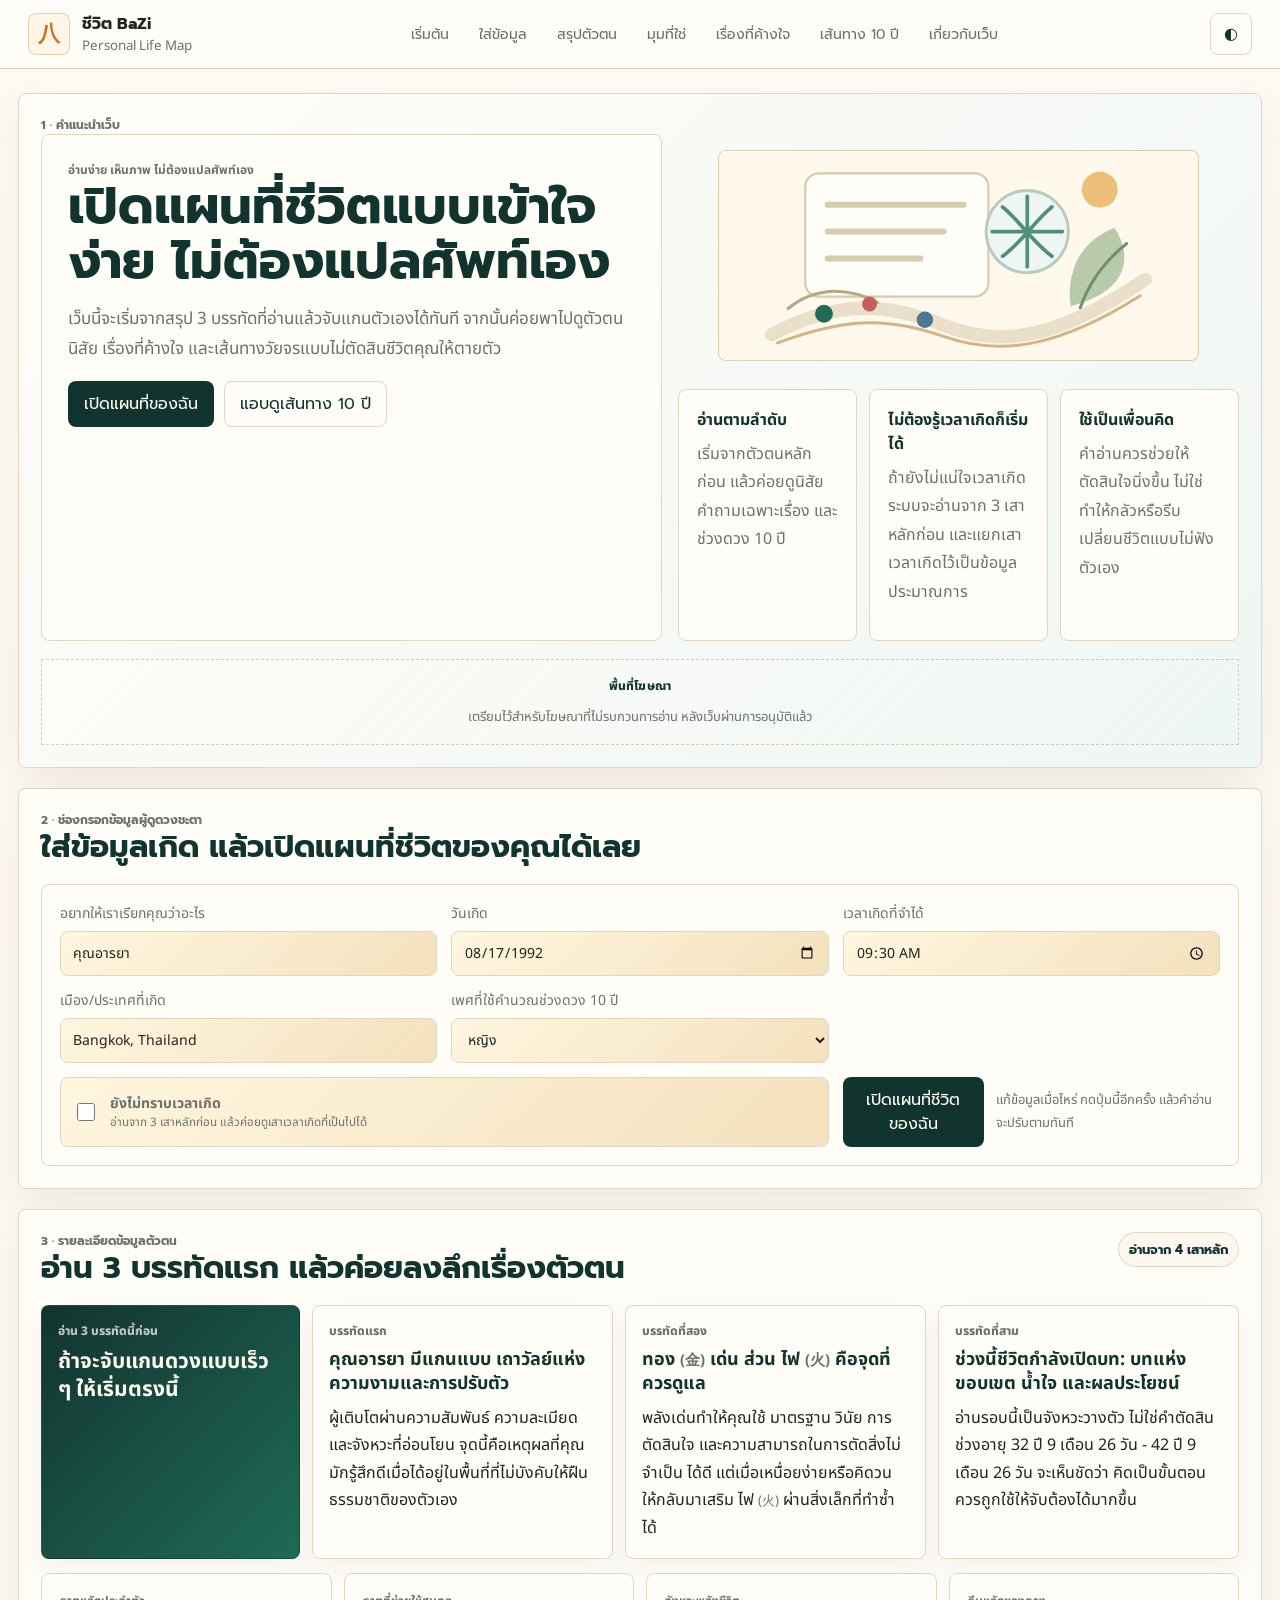
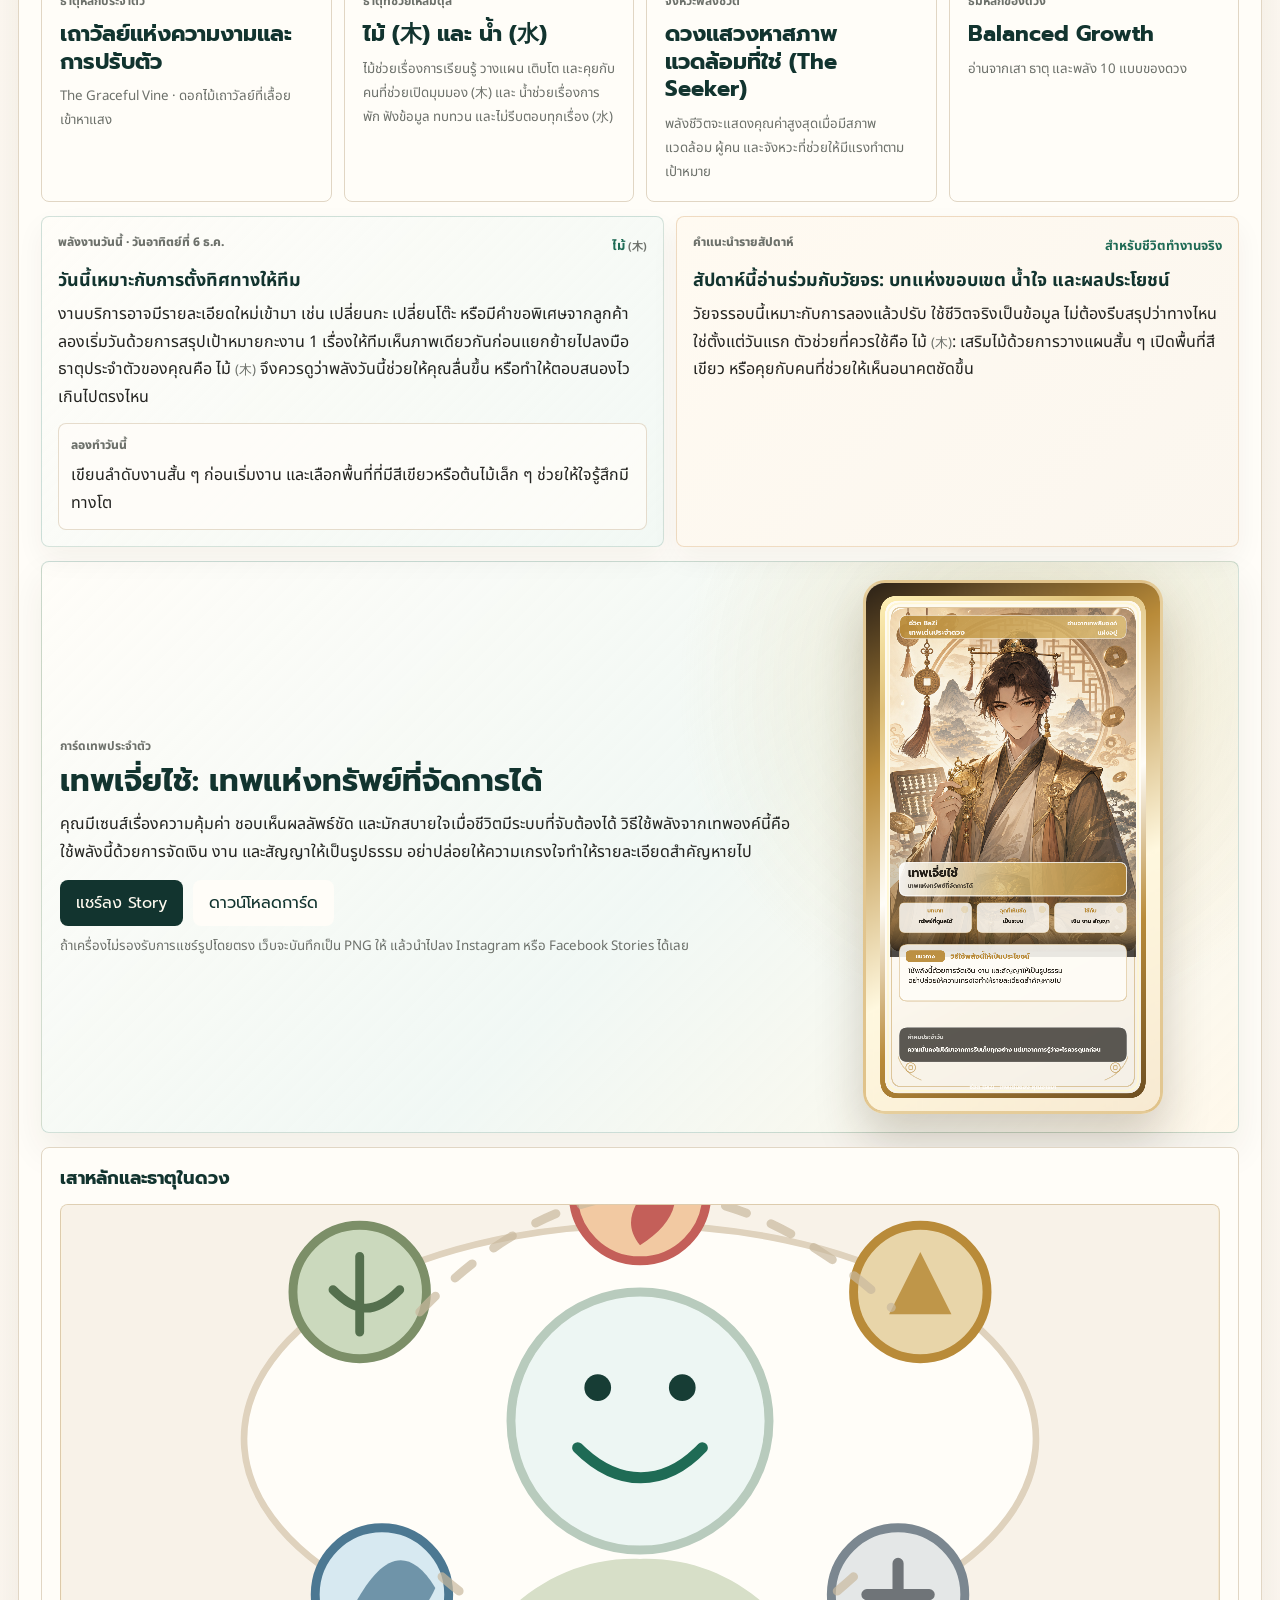
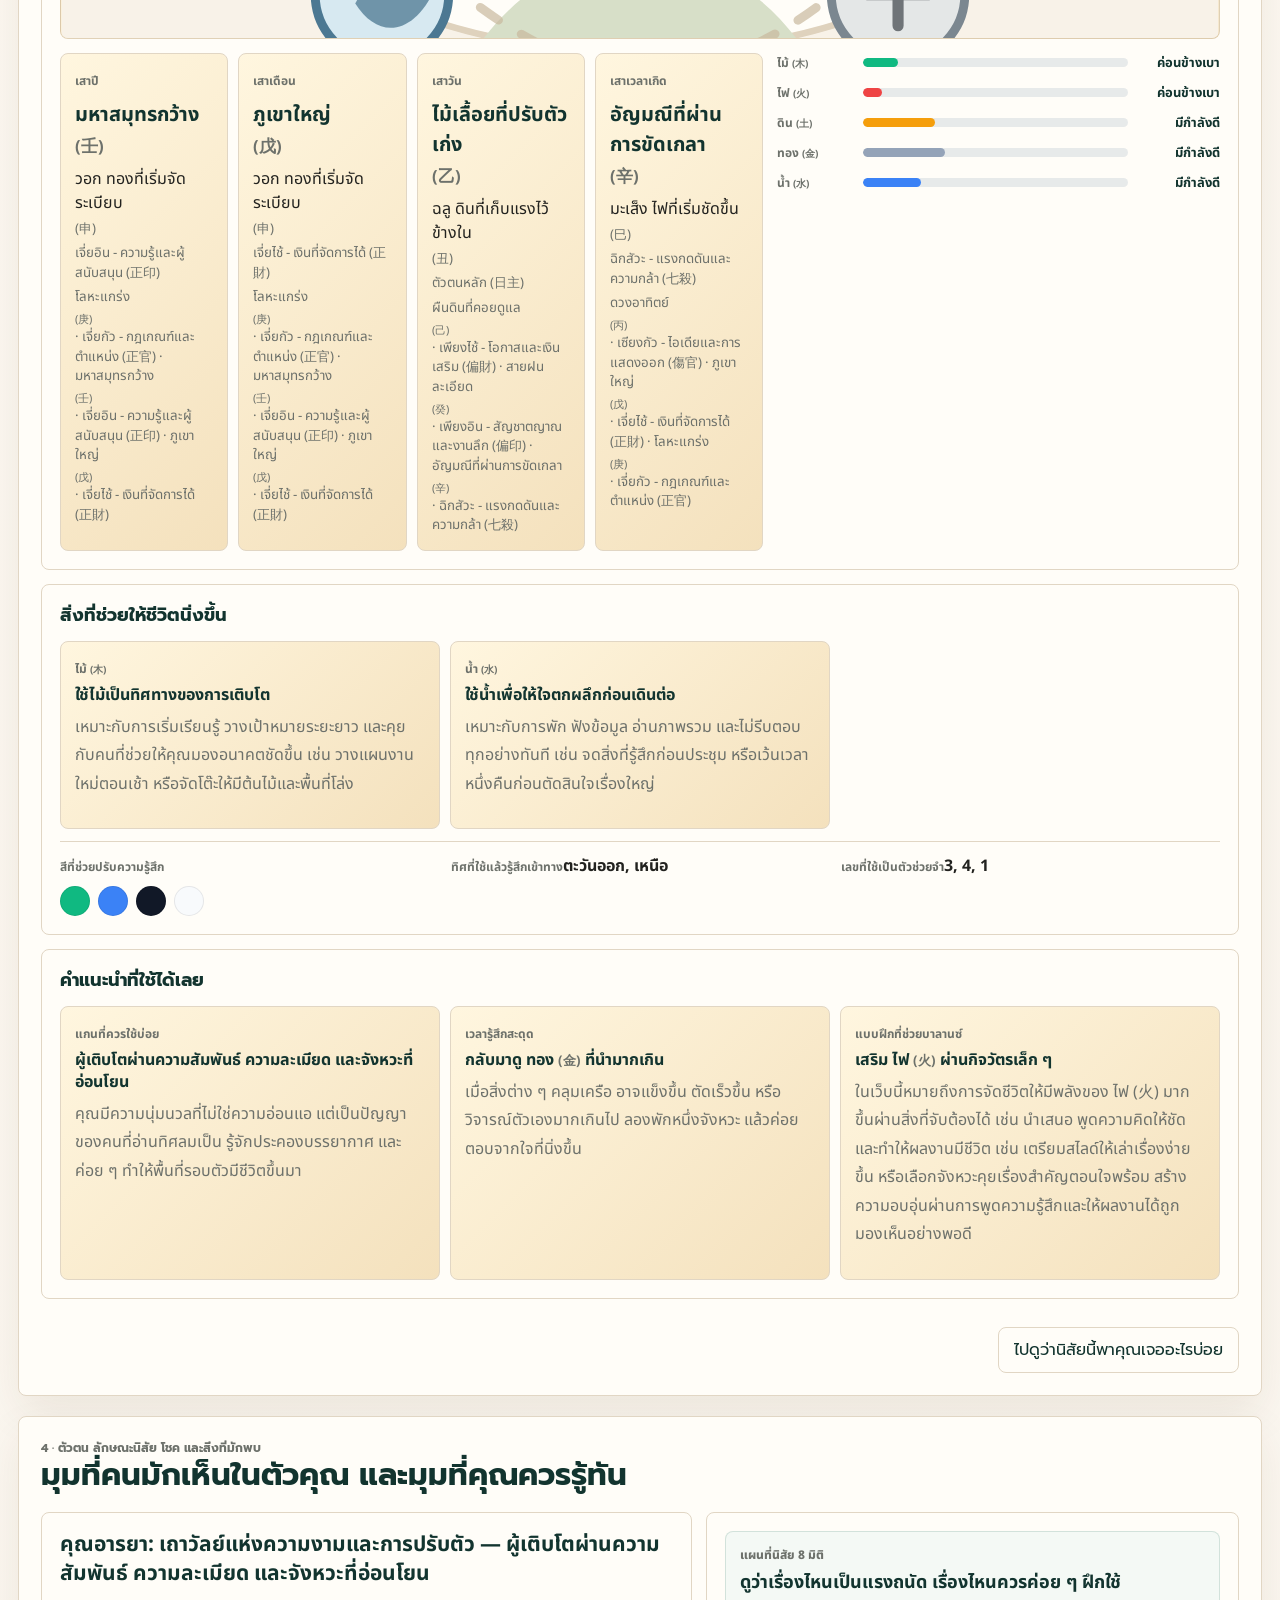
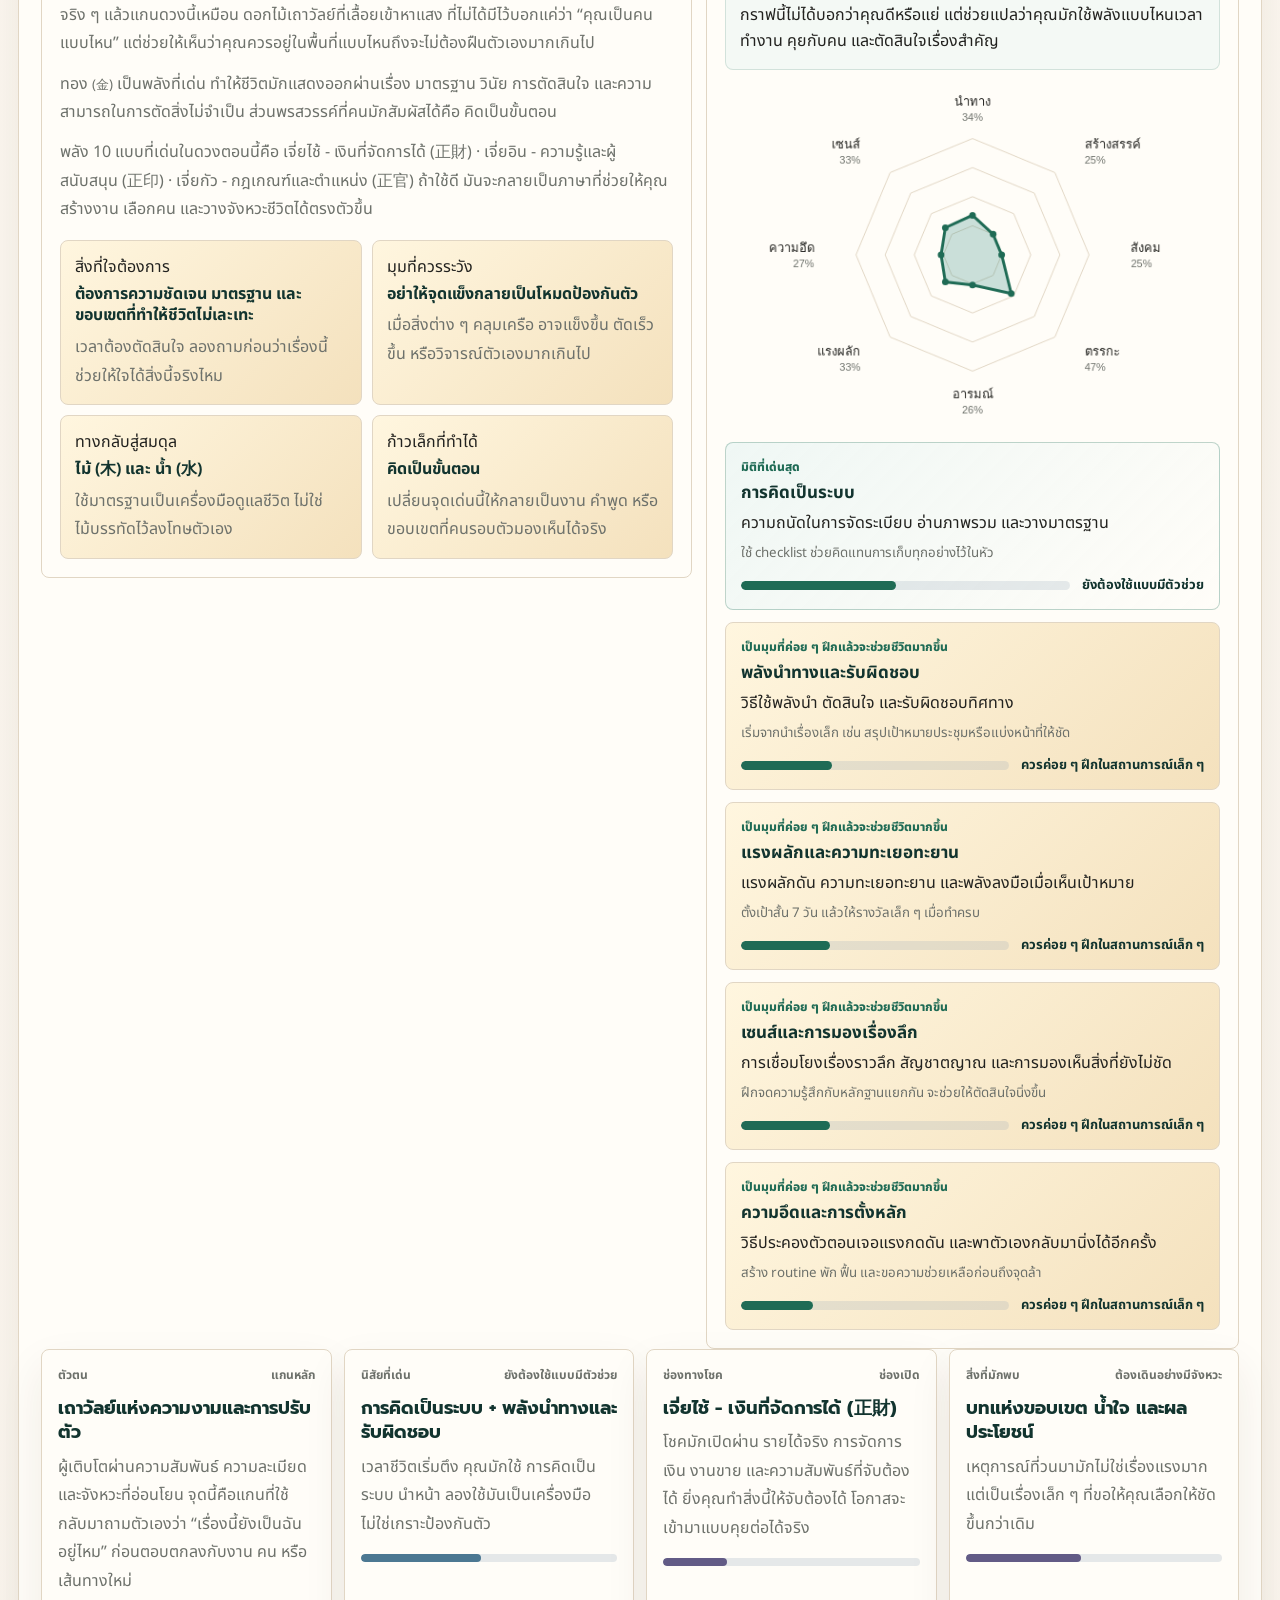
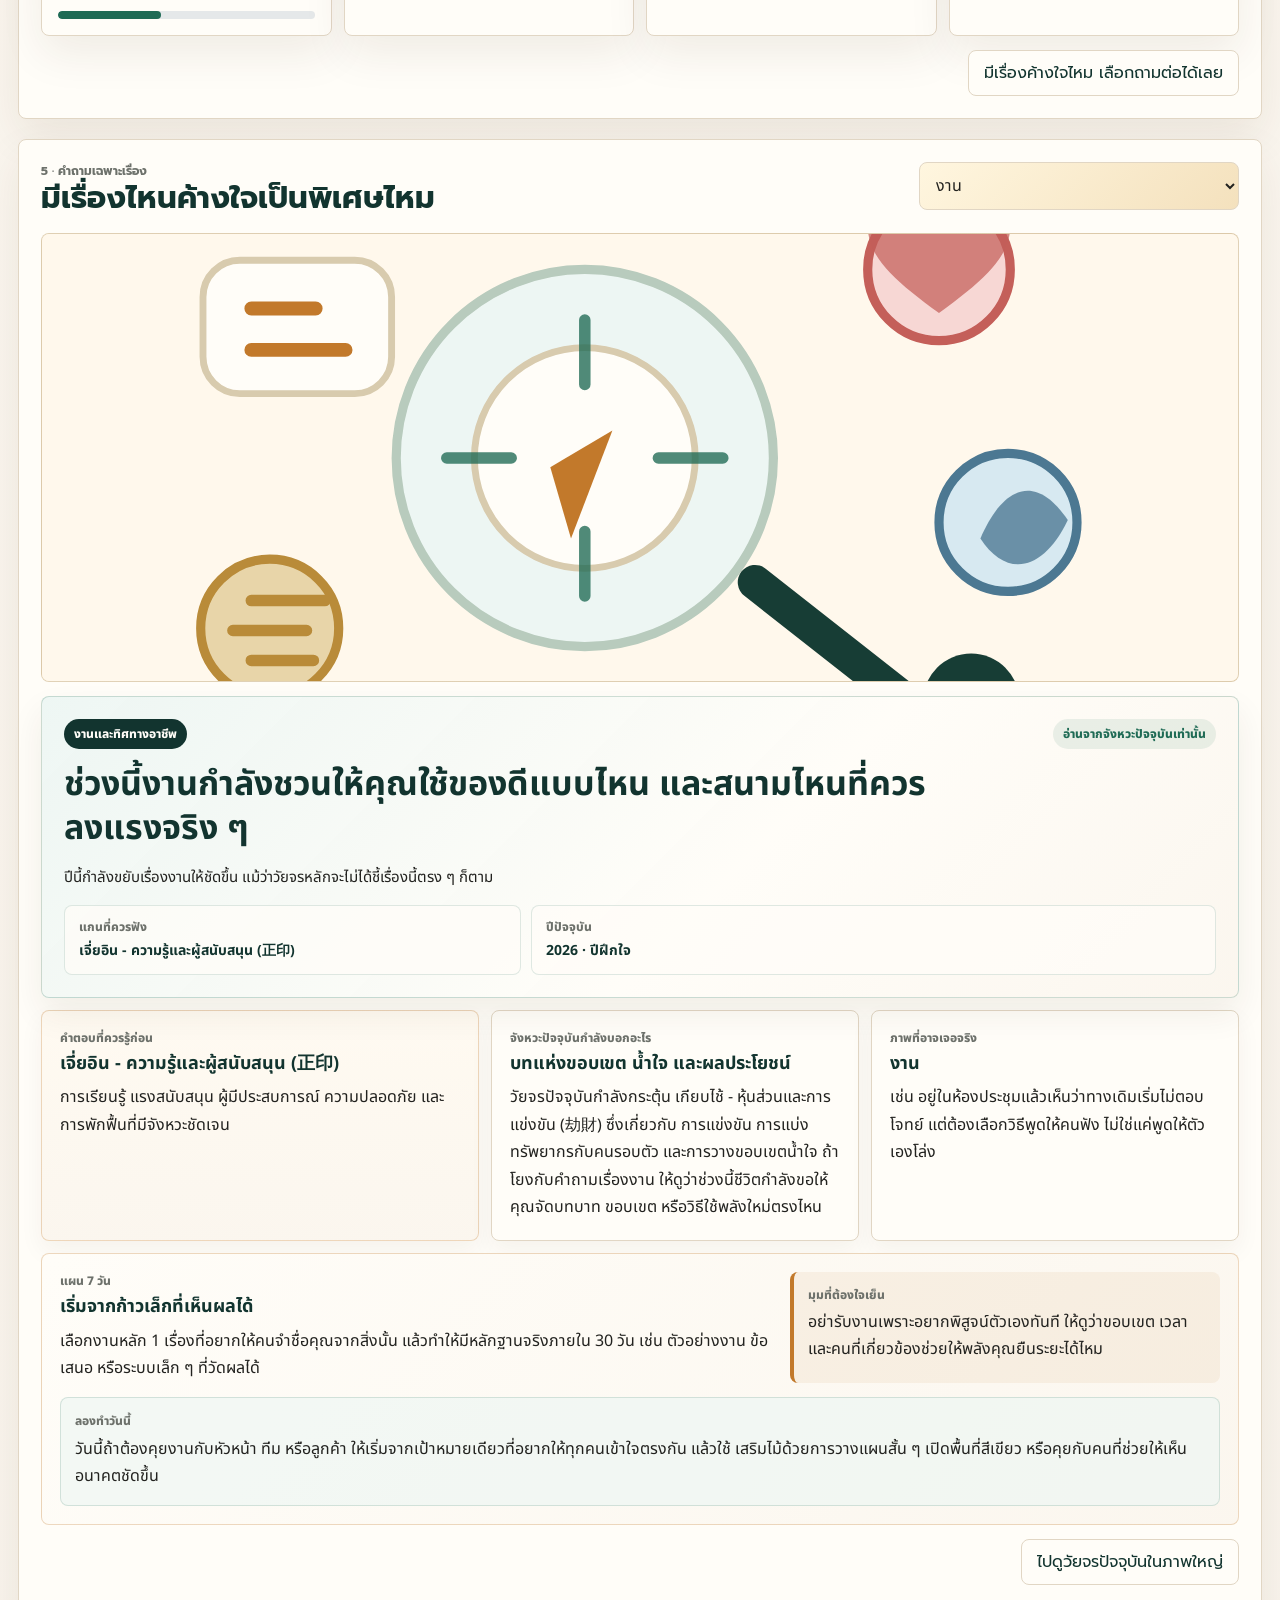
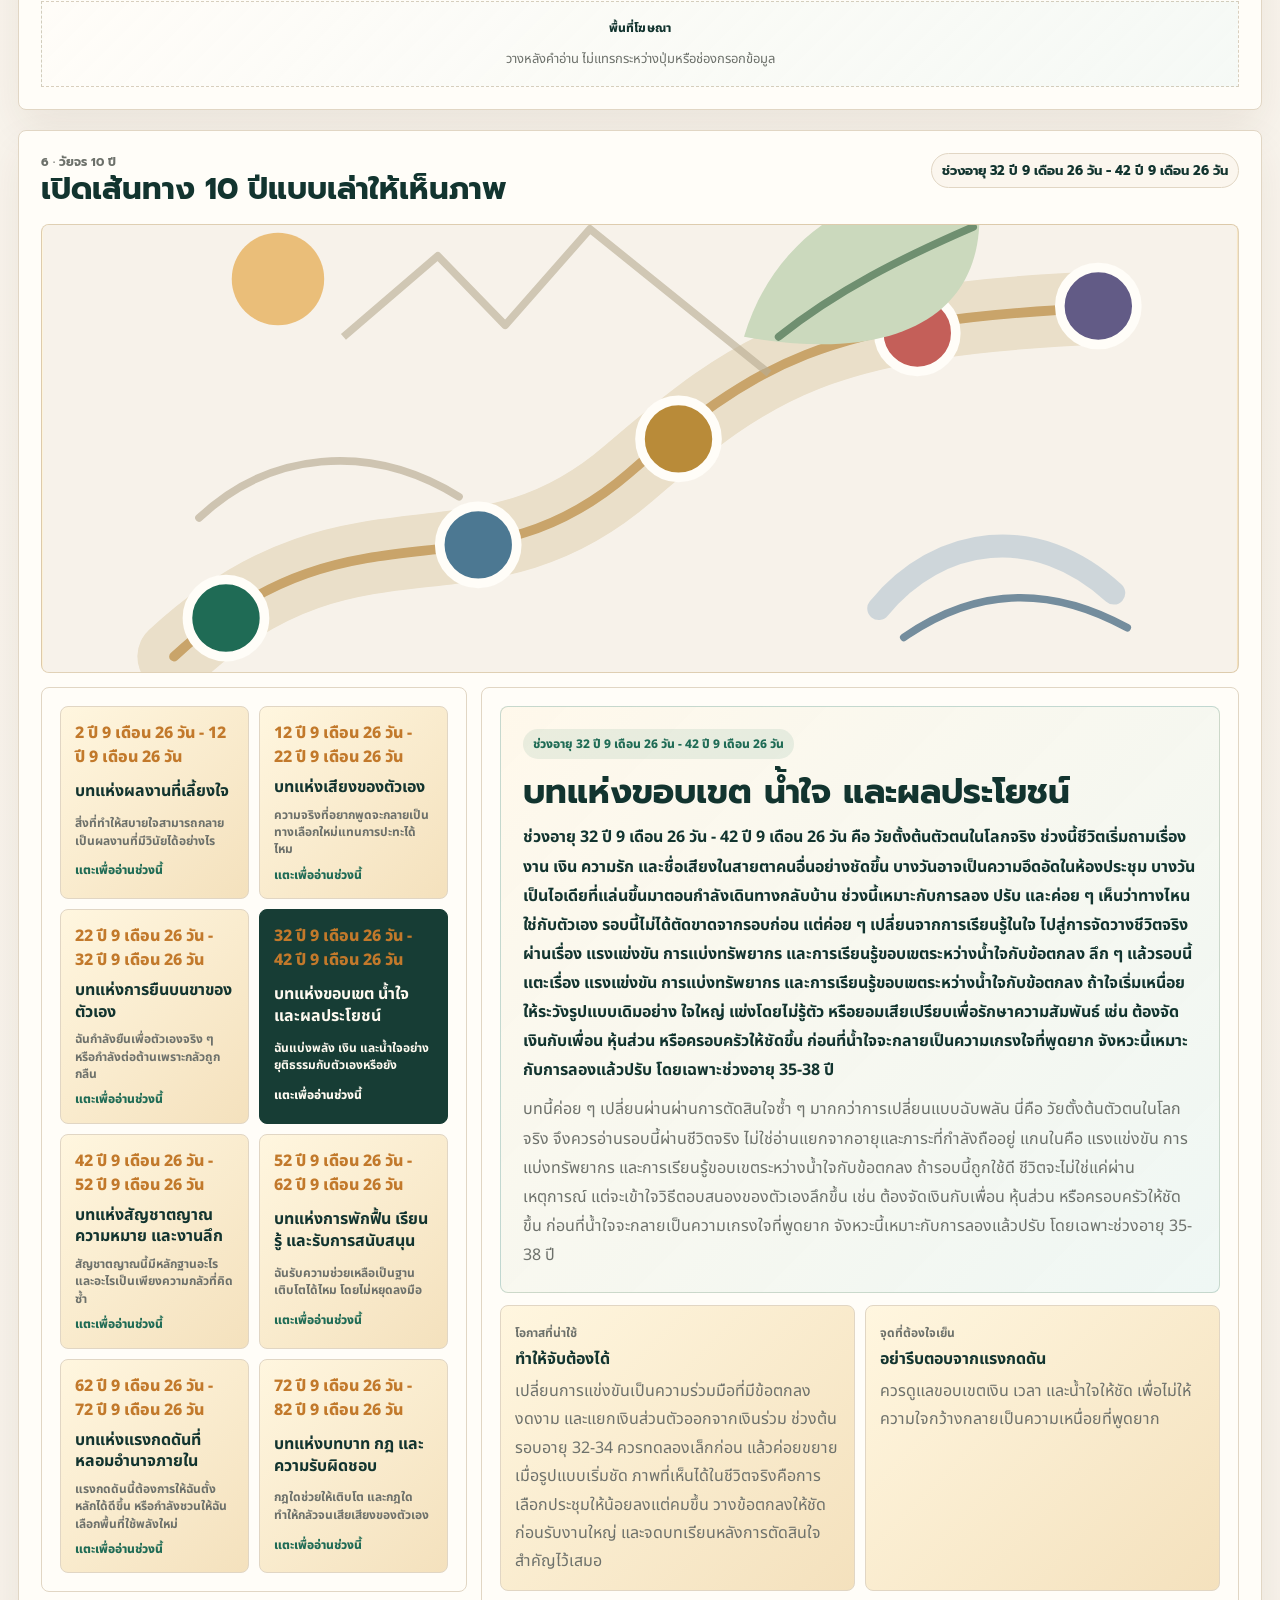
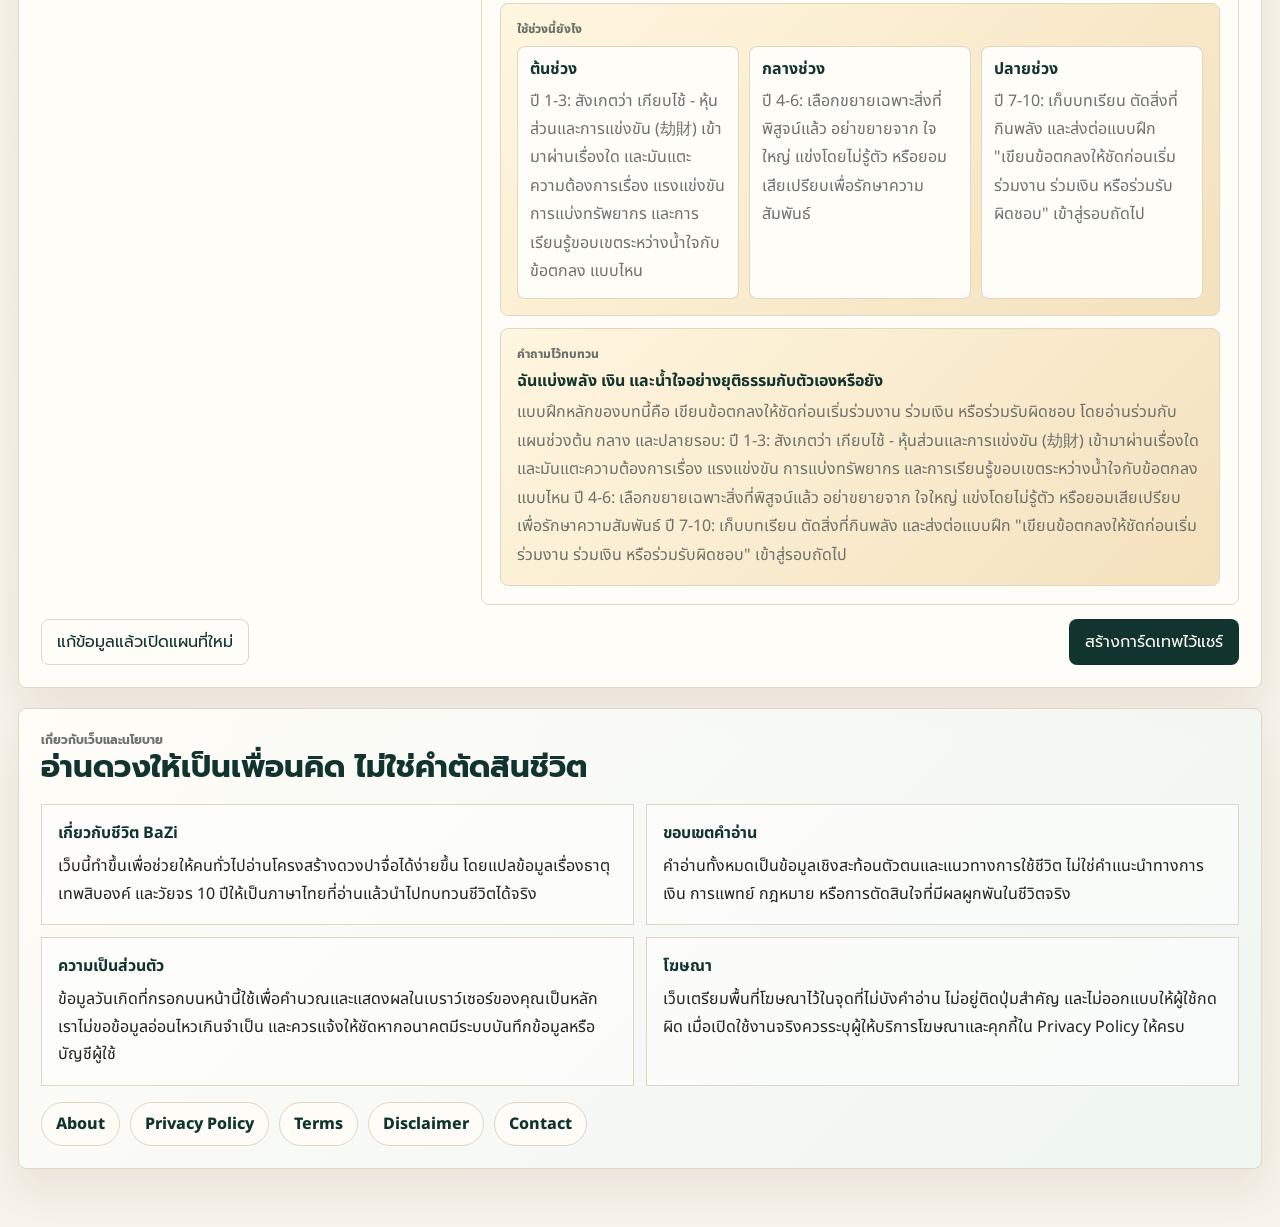
==== commit d1ac621b: "Bust Pages cache for app script" ====
--- a/index.html
+++ b/index.html
@@ -267,7 +267,7 @@
     <div hidden id="popularQuestionButtons"></div>
     <div hidden id="popularQuestionAnswer"></div>
     <div class="toast" id="toast" role="status" aria-live="polite"></div>
-    <script src="./app.js"></script>
+    <script src="./app-85046c5.js"></script>
   </body>
 </html>
 
--- a/styles.css
+++ b/styles.css
@@ -1,4 +1,6 @@
-﻿:root {
+﻿@import url("https://fonts.googleapis.com/css2?family=Noto+Sans+Thai:wght@400;500;600;700;800&family=Prompt:wght@500;600;700;800&display=swap");
+
+:root {
   color-scheme: light;
   --bg: #f7f2ea;
   --surface: #fffdf8;
@@ -17,6 +19,8 @@
   --blue: #4c7892;
   --violet: #625b86;
   --shadow: 0 18px 44px rgba(60, 42, 18, 0.08);
+  --font-body: "Noto Sans Thai", "Leelawadee UI", Tahoma, Arial, sans-serif;
+  --font-display: "Prompt", "Noto Sans Thai", "Leelawadee UI", Tahoma, Arial, sans-serif;
   --radius: 8px;
 }
 
@@ -48,7 +52,7 @@
   min-height: 100vh;
   background: linear-gradient(180deg, rgba(255, 251, 244, 0.94), rgba(247, 242, 234, 0.98)), var(--bg);
   color: var(--text);
-  font-family: Tahoma, "Leelawadee UI", "Noto Sans Thai", Arial, sans-serif;
+  font-family: var(--font-body);
   letter-spacing: 0;
 }
 body.dark { background: var(--bg); }
@@ -56,6 +60,20 @@
 button { cursor: pointer; }
 a { color: inherit; }
 button:focus-visible, a:focus-visible, input:focus-visible, select:focus-visible { outline: 2px solid var(--accent-2); outline-offset: 3px; }
+h1, h2, h3,
+.brand strong,
+.nav-list a,
+.primary-link,
+.secondary-link,
+.primary-action,
+.analyze-button,
+.status-pill,
+.section-kicker,
+.summary-card strong,
+.premium-life-card strong,
+.policy-card h1 {
+  font-family: var(--font-display);
+}
 
 .app-topnav {
   position: sticky;
@@ -1245,3 +1263,5 @@
     margin-left: 0;
   }
 }
+
+
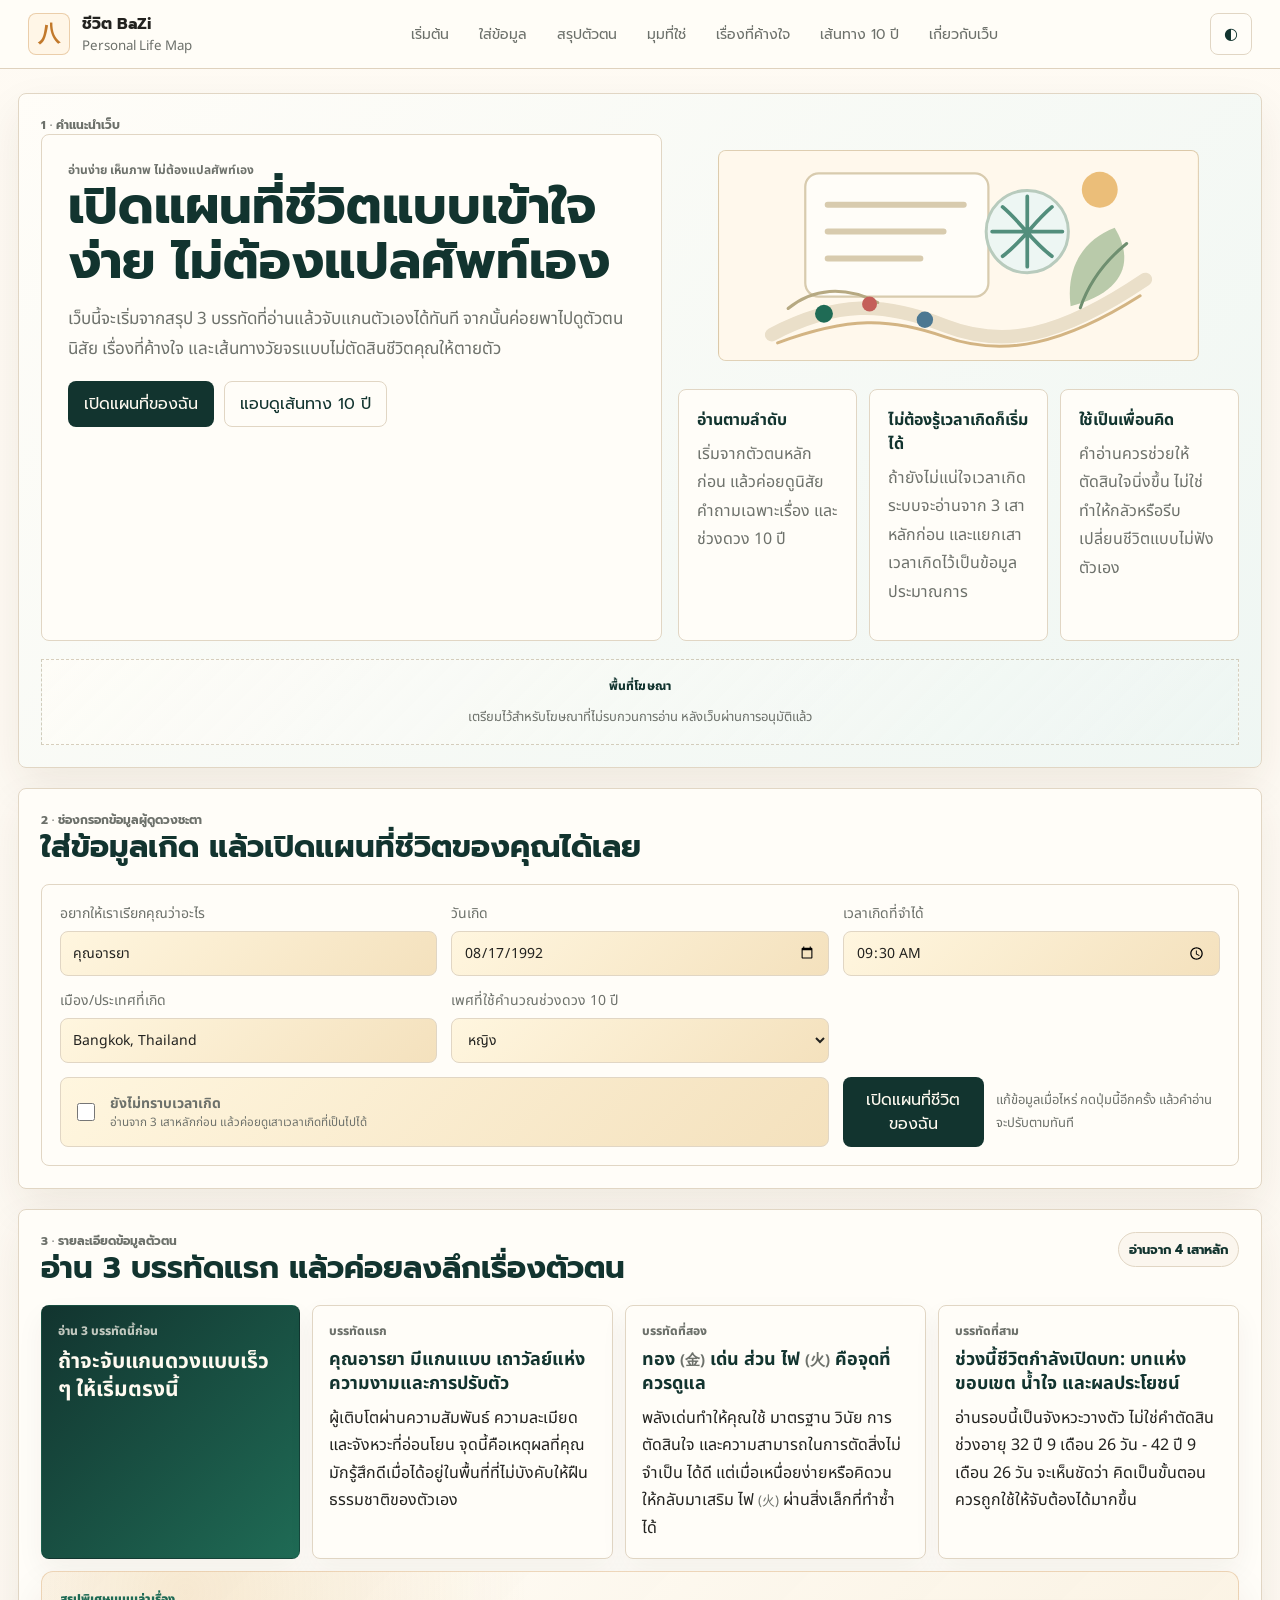
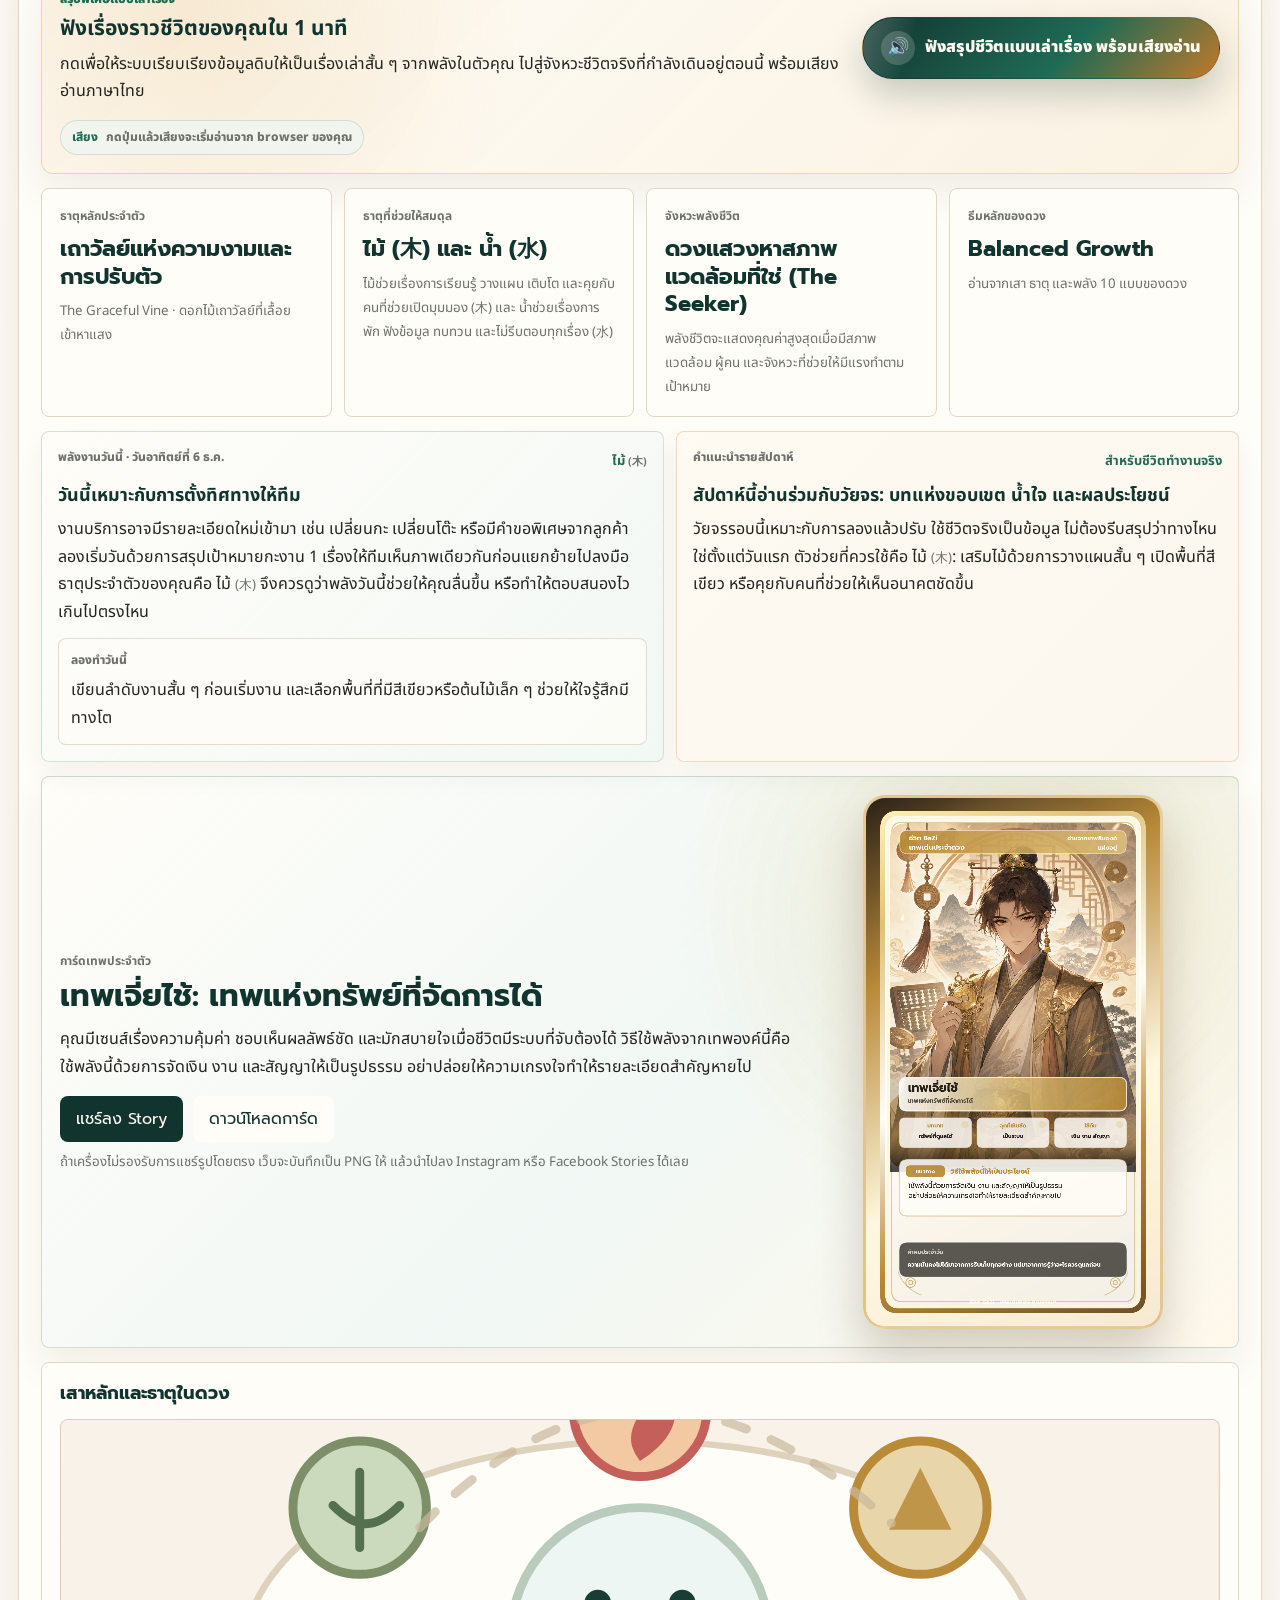
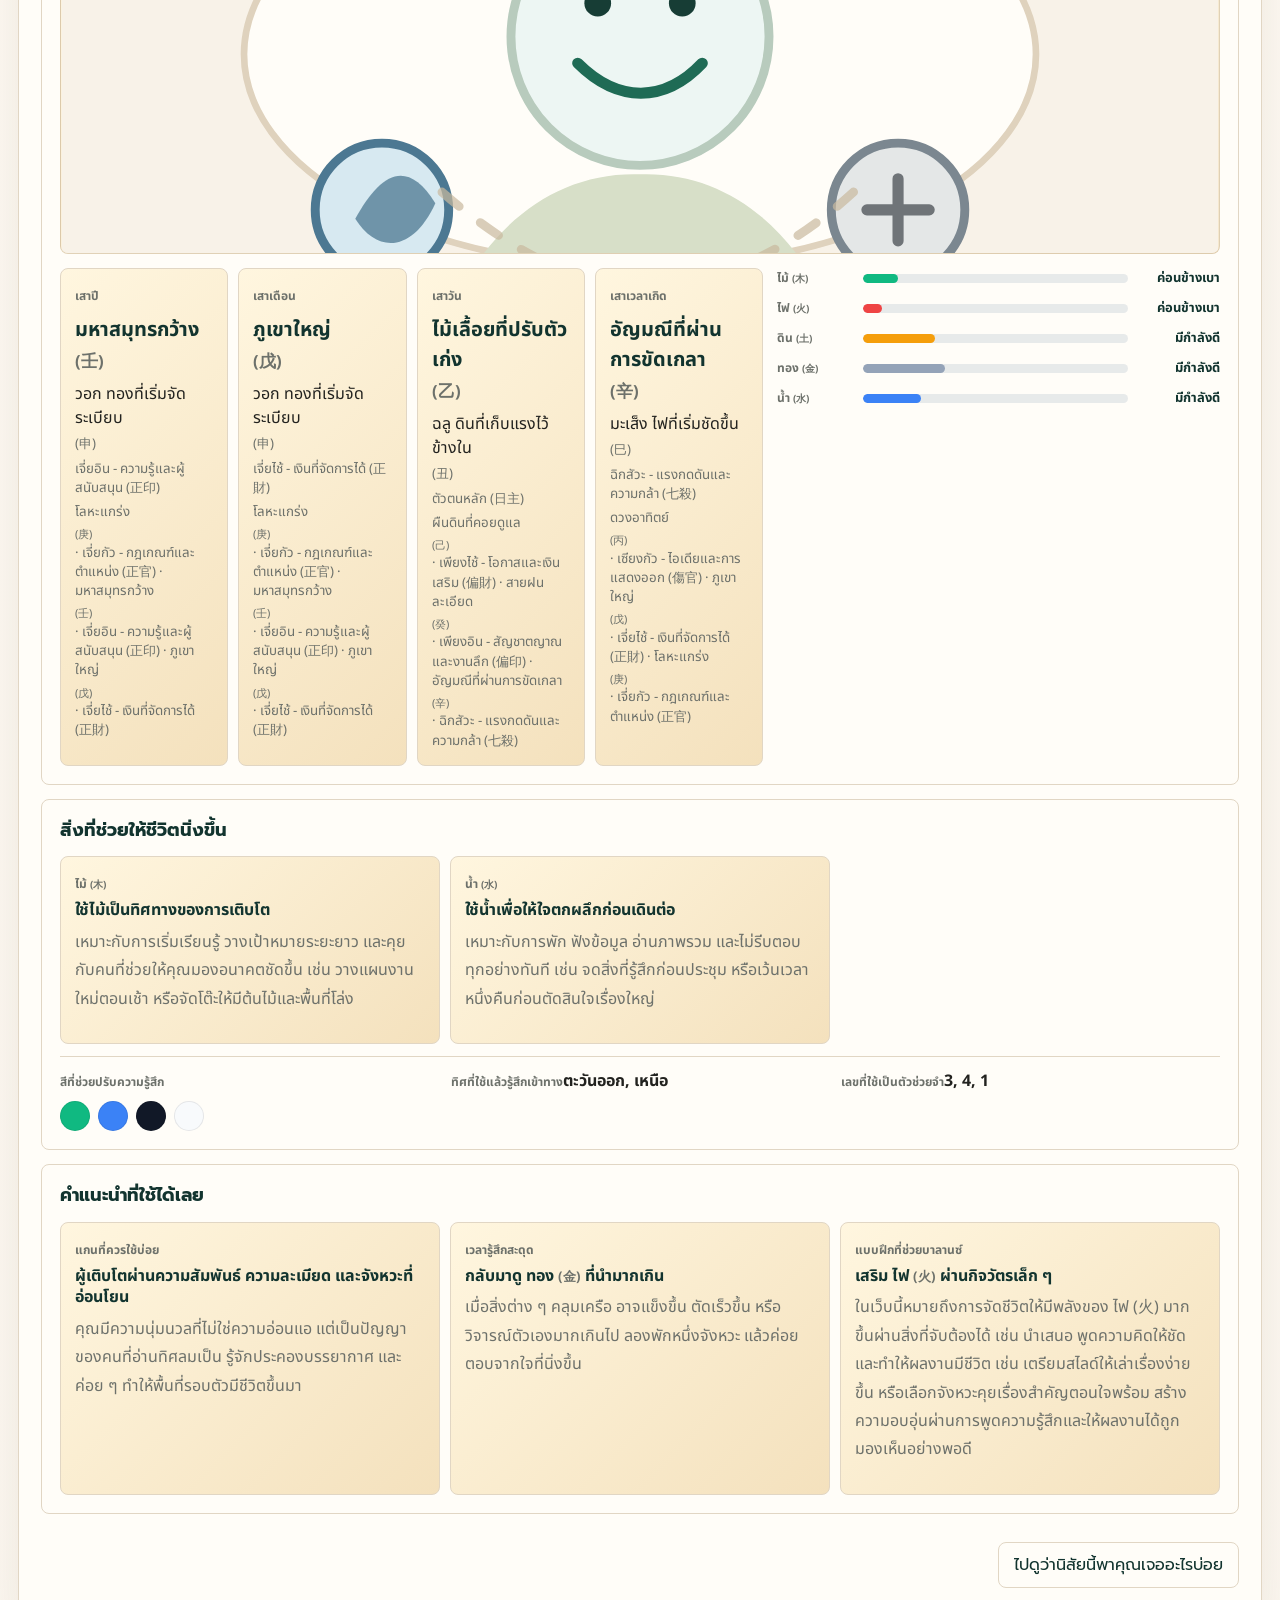
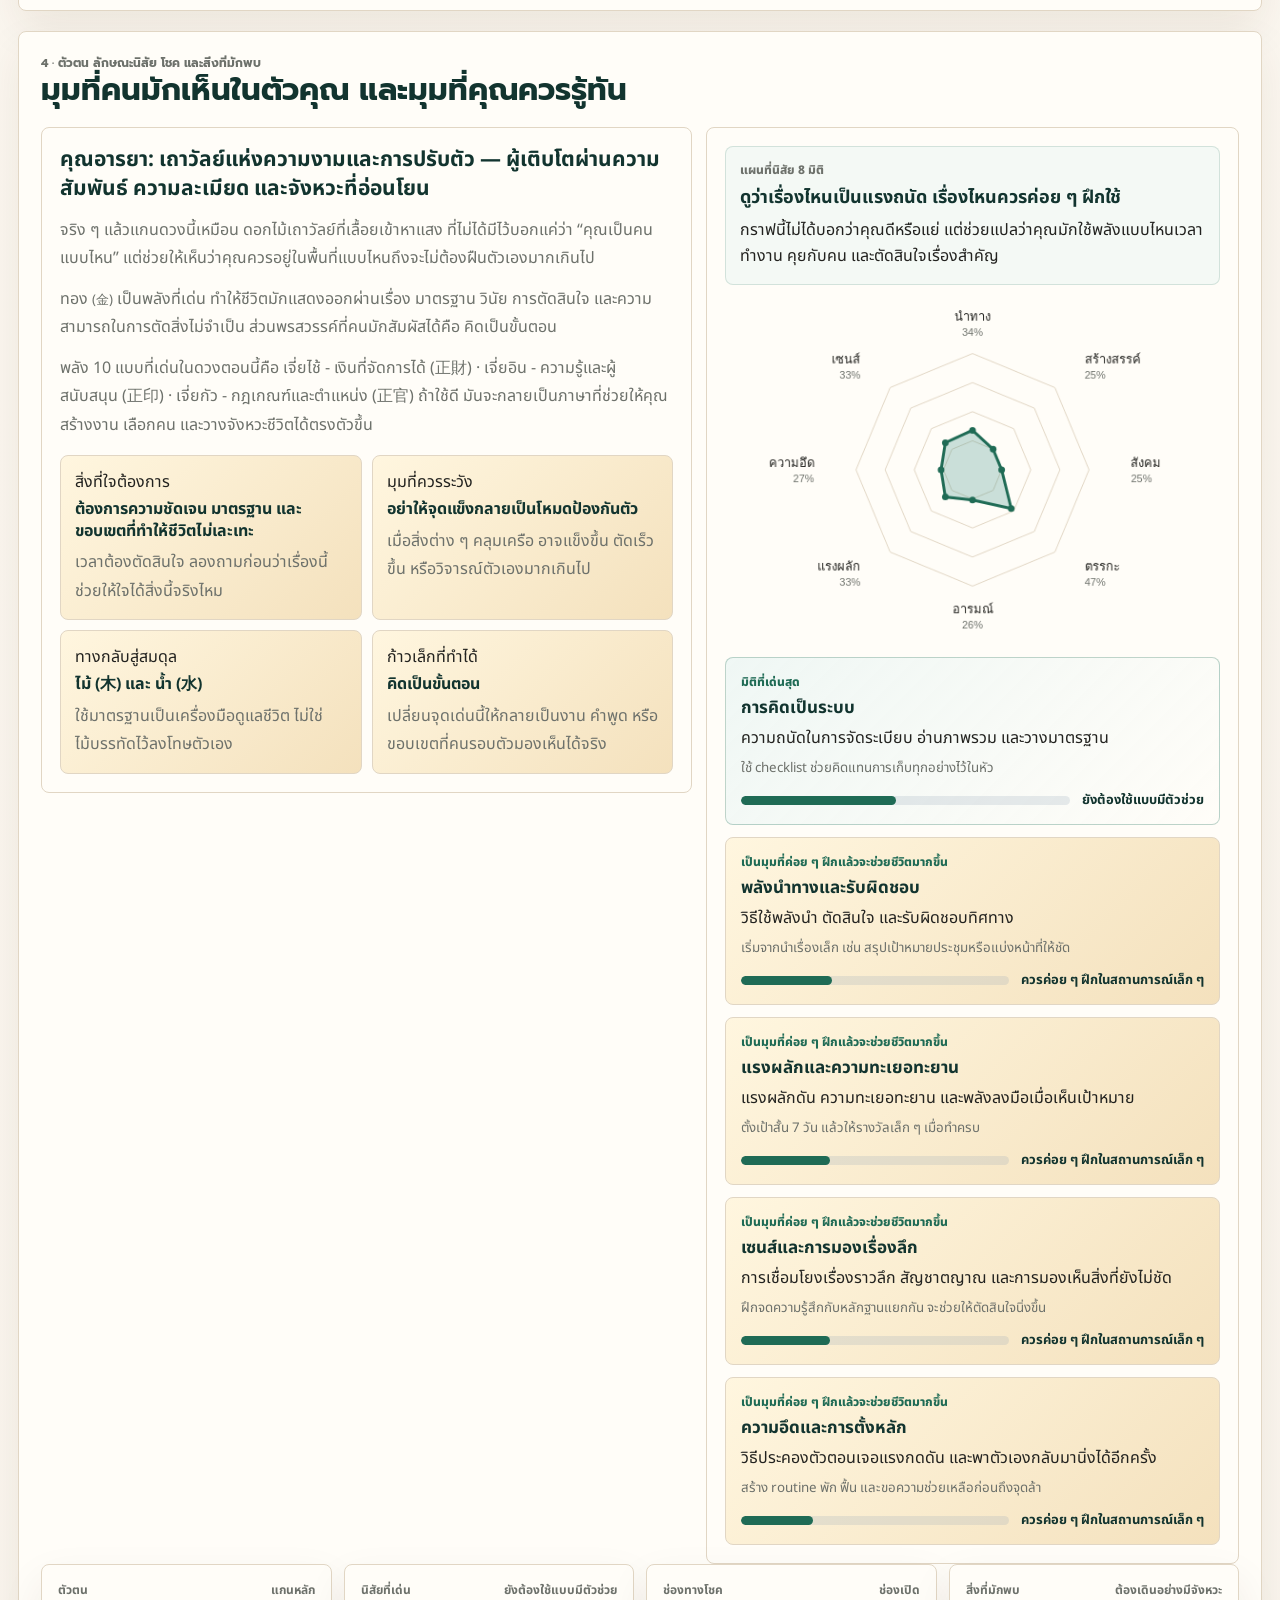
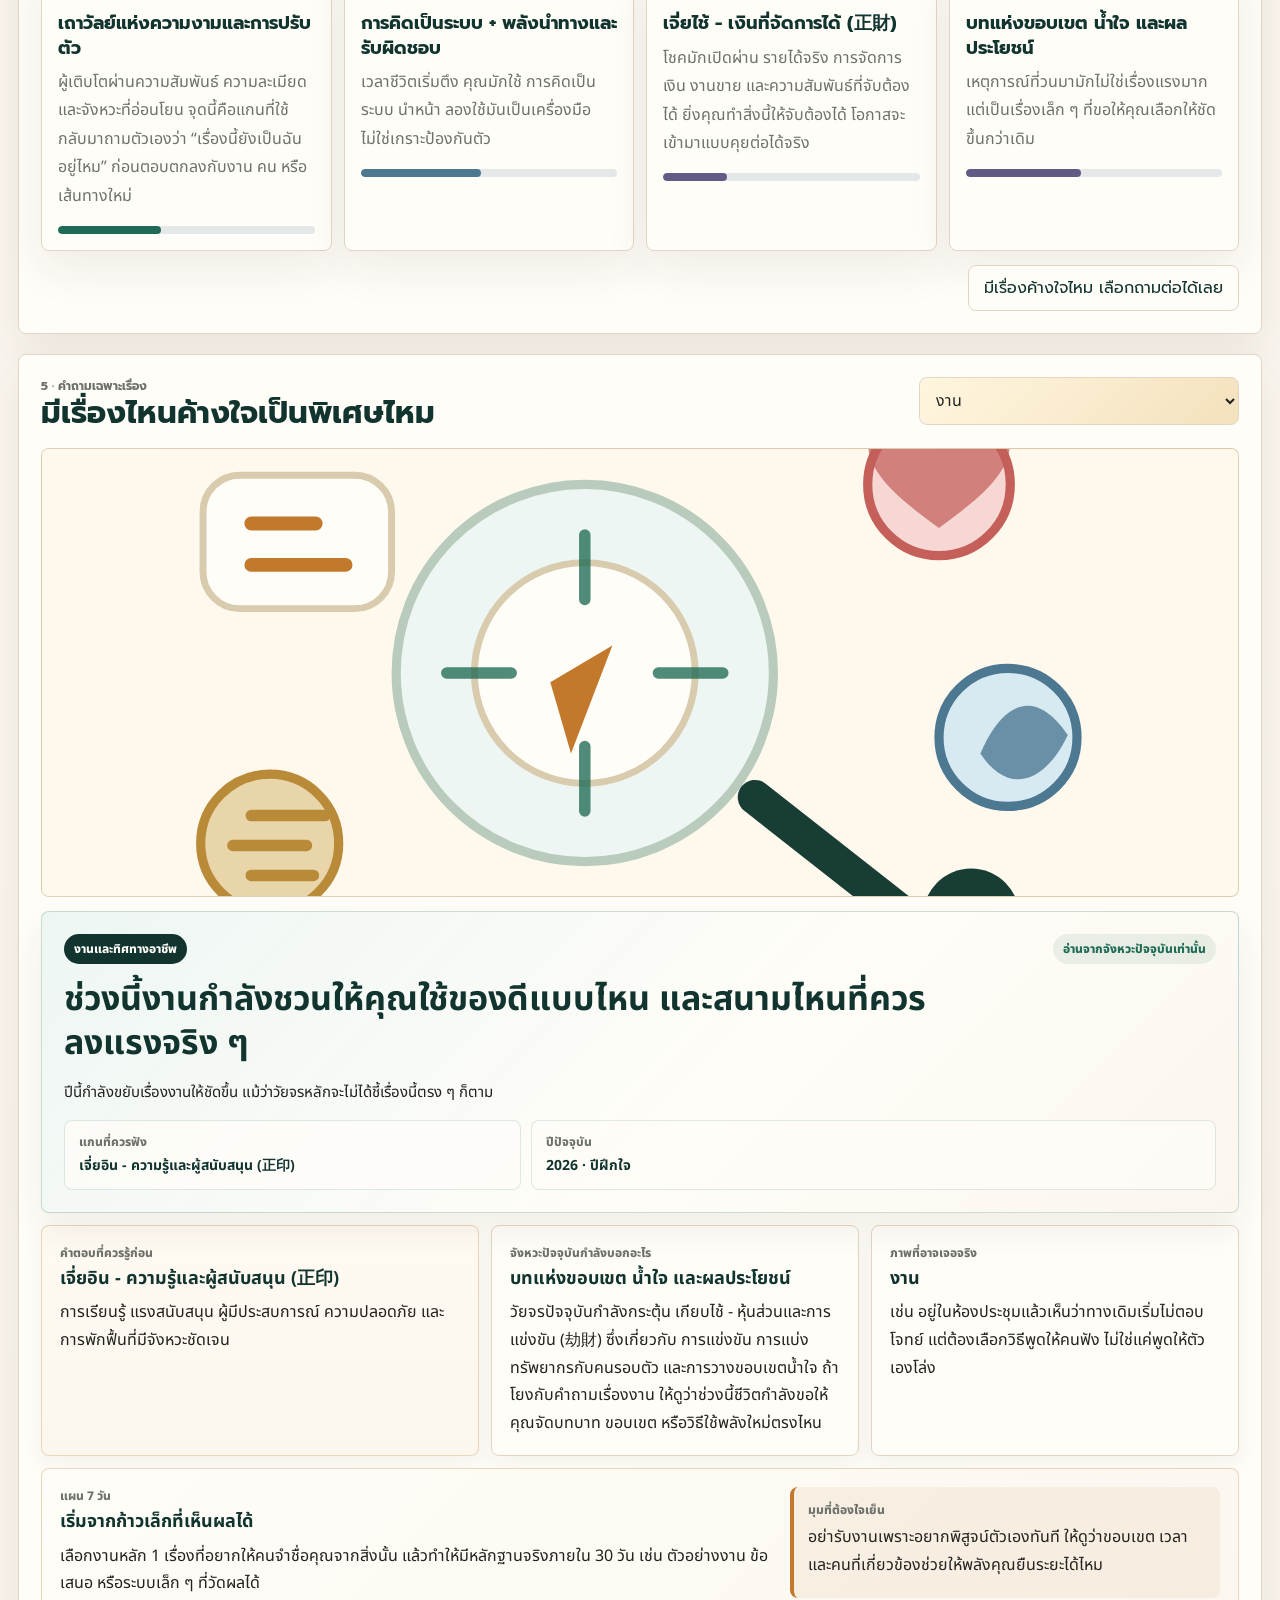
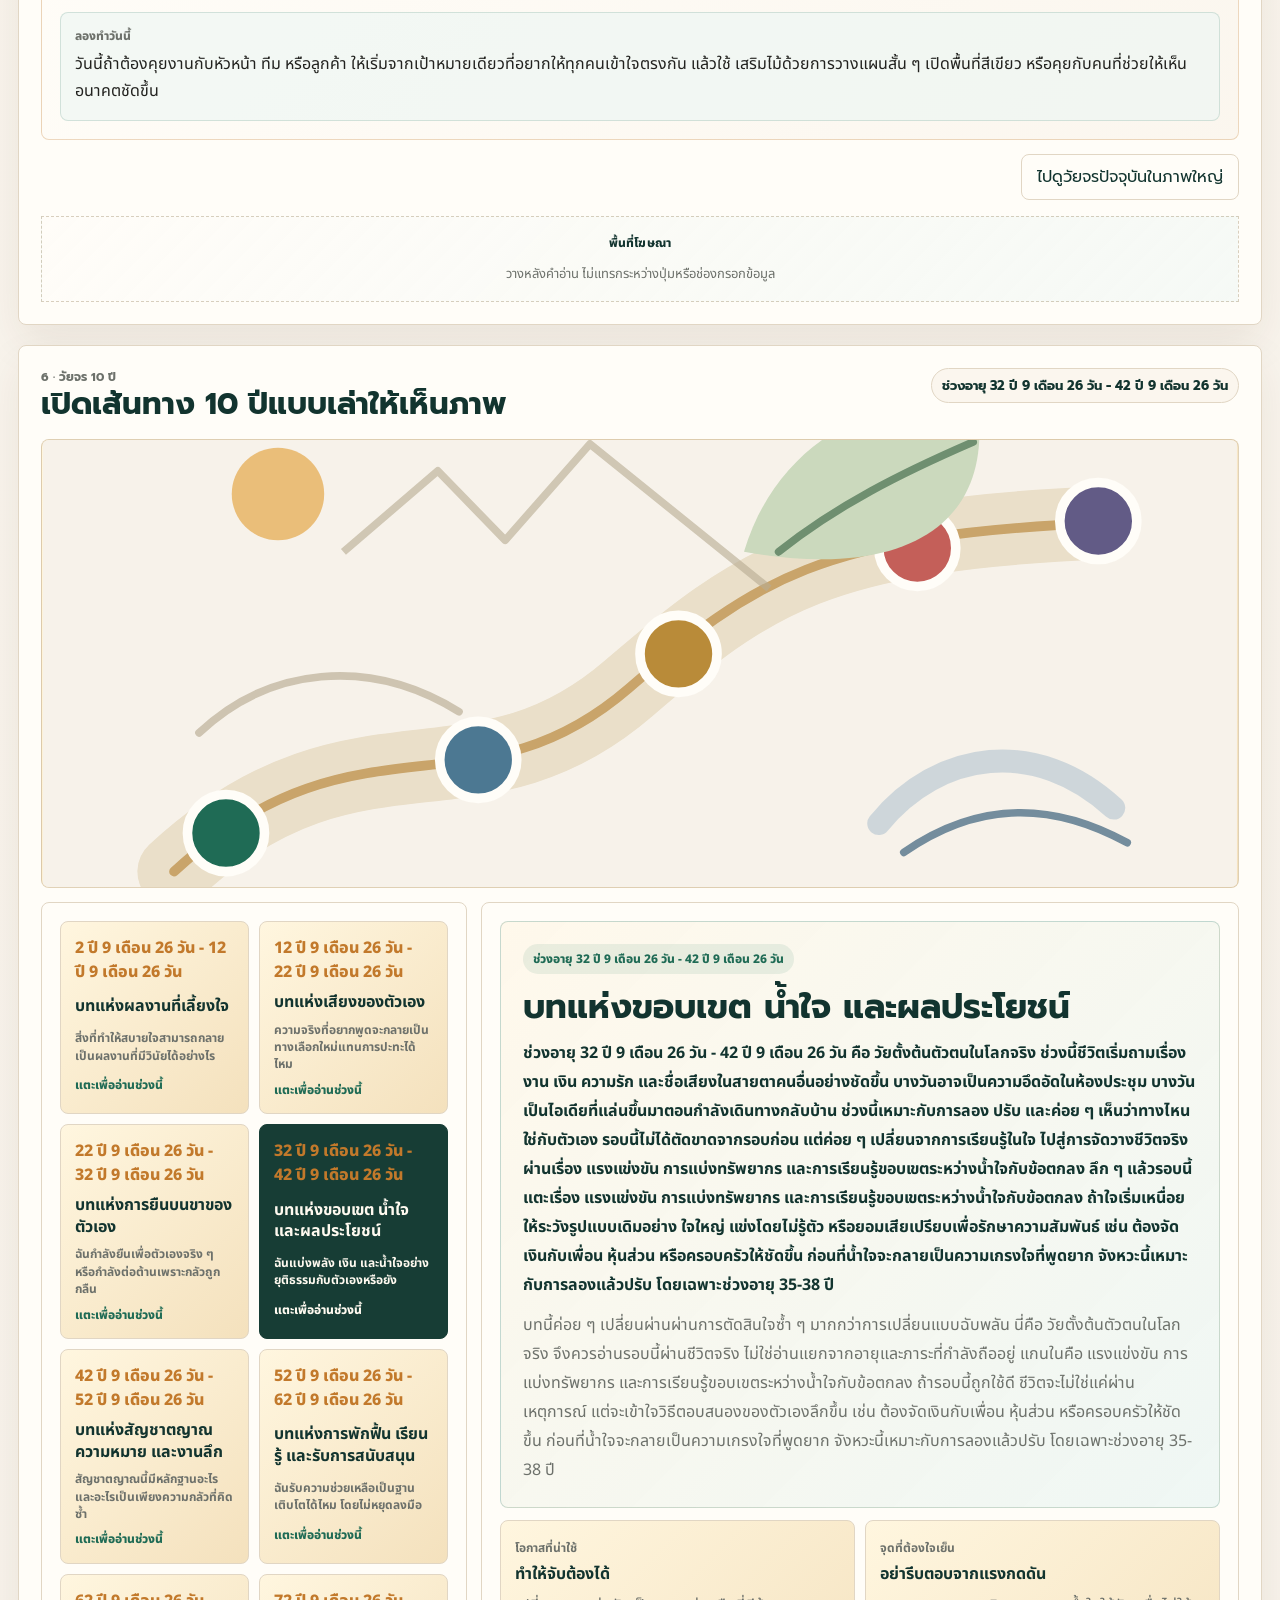
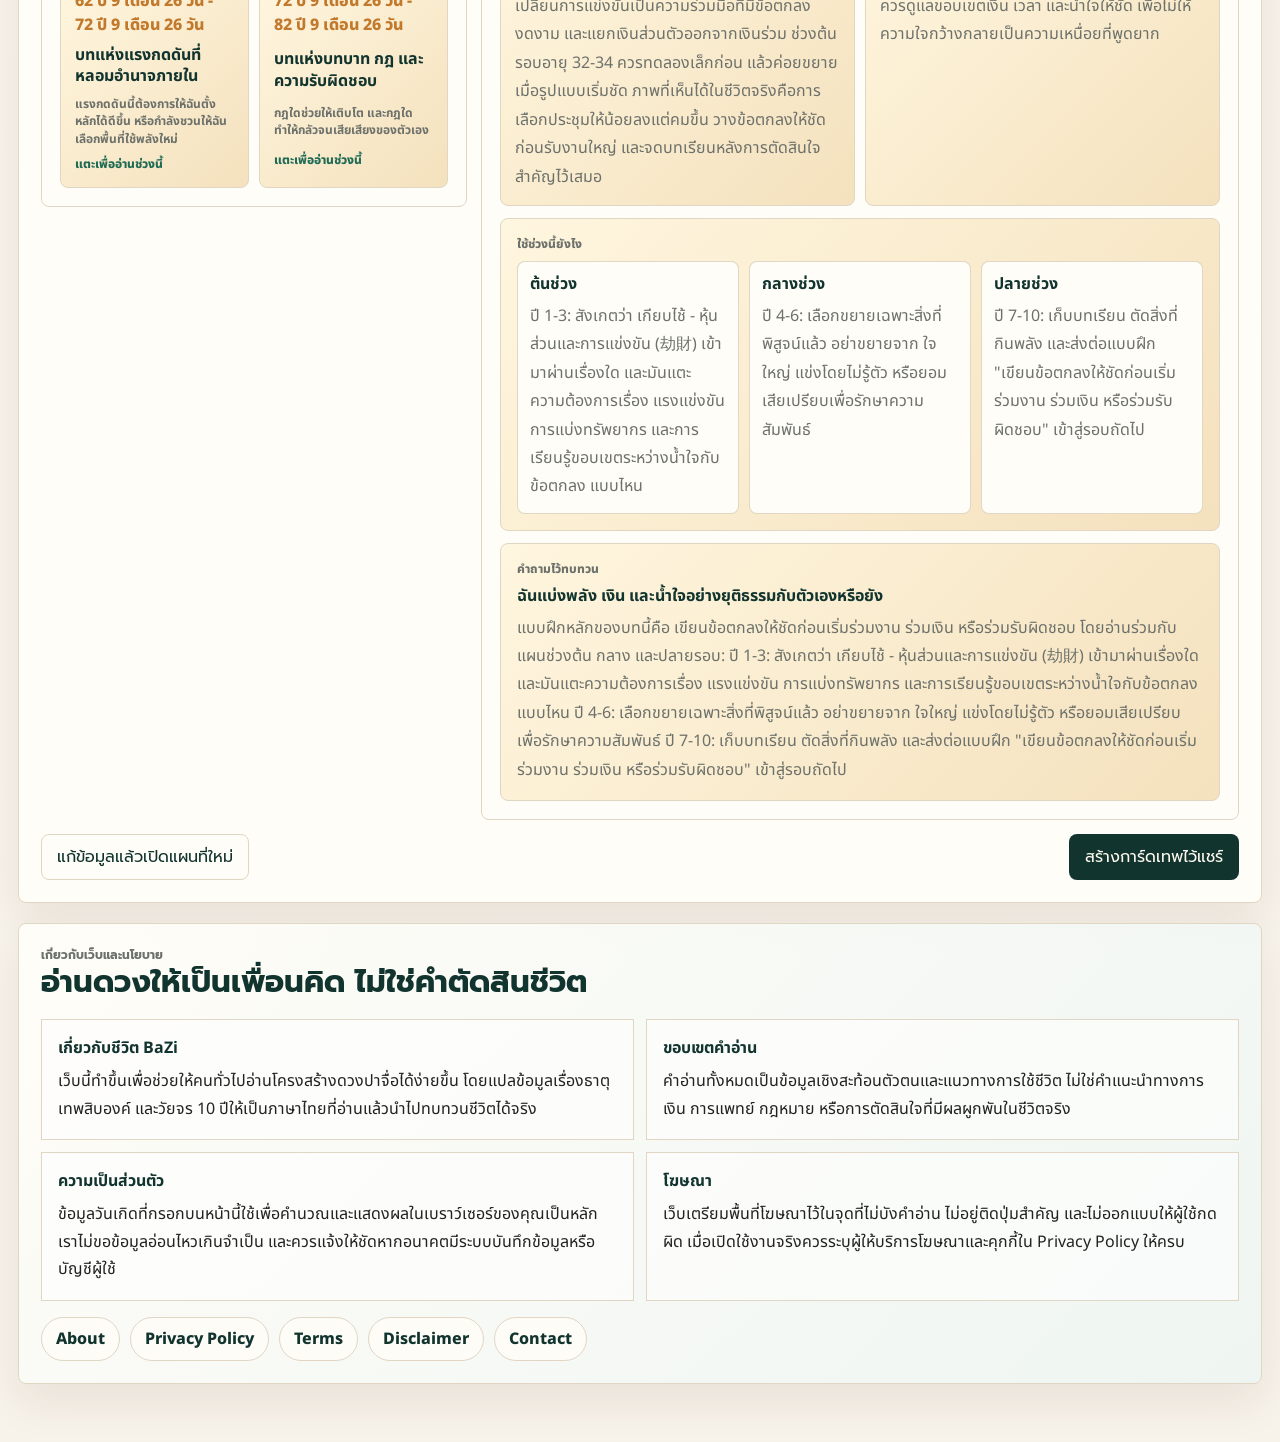
==== commit 66daef2c: "Add voice narration for story summary" ====
--- a/index.html
+++ b/index.html
@@ -6,13 +6,16 @@
     <title>ชีวิต BaZi | อ่านแผนที่ชีวิตและวัยจร 10 ปีแบบเข้าใจง่าย</title>
     <meta name="description" content="ชีวิต BaZi ช่วยอ่านแผนที่ชีวิตจากวันเกิด ธาตุหลัก เทพสิบองค์ คำถามเฉพาะเรื่อง และวัยจร 10 ปี ด้วยภาษาไทยที่เข้าใจง่ายและใช้เป็นเพื่อนคิดได้" />
     <meta name="robots" content="index, follow" />
-    <link rel="canonical" href="https://khatawut6066.github.io/Bazi-analytics/" />
+    <meta name="google-adsense-account" content="ca-pub-7744681581197592" />
+    <link rel="canonical" href="https://bazihappiness.com/" />
     <meta property="og:title" content="ชีวิต BaZi | แผนที่ชีวิตแบบเข้าใจง่าย" />
     <meta property="og:description" content="อ่านตัวตน จุดเด่น คำถามชีวิต และวัยจร 10 ปีจากศาสตร์ BaZi ในโทนที่อบอุ่นและใช้งานจริง" />
     <meta property="og:type" content="website" />
-    <meta property="og:url" content="https://khatawut6066.github.io/Bazi-analytics/" />
+    <meta property="og:url" content="https://bazihappiness.com/" />
     <meta name="twitter:card" content="summary_large_image" />
     <link rel="stylesheet" href="./styles.css" />
+    <script async src="https://pagead2.googlesyndication.com/pagead/js/adsbygoogle.js?client=ca-pub-7744681581197592"
+     crossorigin="anonymous"></script>
   </head>
   <body>
     <div class="app-shell">
@@ -267,7 +270,7 @@
     <div hidden id="popularQuestionButtons"></div>
     <div hidden id="popularQuestionAnswer"></div>
     <div class="toast" id="toast" role="status" aria-live="polite"></div>
-    <script src="./app-85046c5.js"></script>
+    <script src="./app-audio.js"></script>
   </body>
 </html>
 
--- a/styles.css
+++ b/styles.css
@@ -1265,3 +1265,172 @@
 }
 
 
+
+.story-summary-panel {
+  grid-column: 1 / -1;
+  display: grid;
+  grid-template-columns: minmax(0, 1fr) auto;
+  gap: 14px;
+  align-items: center;
+  min-width: 0;
+  padding: 18px;
+  border: 1px solid rgba(194, 121, 43, 0.26);
+  border-radius: calc(var(--radius) + 4px);
+  background:
+    radial-gradient(circle at 12% 10%, rgba(220, 171, 91, 0.24), transparent 32%),
+    linear-gradient(135deg, rgba(255, 253, 248, 0.98), rgba(250, 241, 224, 0.94));
+  box-shadow: 0 18px 40px rgba(60, 42, 18, 0.08);
+}
+.story-summary-copy span {
+  display: block;
+  margin-bottom: 7px;
+  color: var(--accent);
+  font-size: 12px;
+  font-weight: 900;
+}
+.story-summary-copy strong {
+  display: block;
+  color: var(--ink);
+  font-size: 21px;
+  line-height: 1.32;
+}
+.story-summary-copy p {
+  margin: 8px 0 0;
+  color: var(--text);
+  line-height: 1.72;
+}
+.story-summary-button {
+  position: relative;
+  display: inline-flex;
+  align-items: center;
+  justify-content: center;
+  gap: 10px;
+  min-height: 52px;
+  max-width: 360px;
+  padding: 13px 18px;
+  overflow: hidden;
+  border: 1px solid rgba(18, 52, 47, 0.18);
+  border-radius: 999px;
+  color: #fffaf0;
+  background: linear-gradient(135deg, #12342f, #1f6b55 58%, #c2792b);
+  box-shadow: 0 16px 34px rgba(18, 52, 47, 0.22);
+  text-align: left;
+  transition: transform 0.18s ease, box-shadow 0.18s ease, filter 0.18s ease;
+}
+.story-summary-button::after {
+  content: "";
+  position: absolute;
+  inset: -40% auto -40% -30%;
+  width: 42%;
+  transform: rotate(18deg);
+  background: linear-gradient(90deg, transparent, rgba(255, 255, 255, 0.32), transparent);
+  animation: storyButtonShine 3.2s ease-in-out infinite;
+}
+.story-summary-button:hover {
+  transform: translateY(-1px);
+  box-shadow: 0 20px 42px rgba(18, 52, 47, 0.28);
+  filter: saturate(1.04);
+}
+.story-summary-button:disabled {
+  cursor: wait;
+  opacity: 0.88;
+}
+.story-summary-button b {
+  position: relative;
+  z-index: 1;
+  display: inline-grid;
+  place-items: center;
+  flex: 0 0 auto;
+  width: 34px;
+  height: 34px;
+  border-radius: 50%;
+  background: rgba(255, 250, 240, 0.18);
+  font-size: 18px;
+  line-height: 1;
+}
+.story-summary-button span {
+  position: relative;
+  z-index: 1;
+  line-height: 1.35;
+  font-weight: 900;
+}
+.story-summary-output {
+  grid-column: 1 / -1;
+  display: grid;
+  gap: 10px;
+  padding-top: 2px;
+  animation: storyFadeIn 0.32s ease both;
+}
+.story-summary-output[hidden] { display: none; }
+.story-summary-output p {
+  margin: 0;
+  padding: 14px 15px;
+  border: 1px solid rgba(203, 185, 156, 0.48);
+  border-radius: var(--radius);
+  color: var(--text);
+  background: rgba(255, 253, 248, 0.78);
+  line-height: 1.82;
+}
+.story-summary-output.is-revealing p:last-child::after {
+  content: "";
+  display: inline-block;
+  width: 7px;
+  height: 1.1em;
+  margin-left: 3px;
+  vertical-align: -0.16em;
+  background: var(--accent);
+  animation: storyCaret 0.8s steps(1) infinite;
+}
+@keyframes storyFadeIn {
+  from { opacity: 0; transform: translateY(8px); }
+  to { opacity: 1; transform: translateY(0); }
+}
+@keyframes storyButtonShine {
+  0%, 58% { transform: translateX(0) rotate(18deg); opacity: 0; }
+  68% { opacity: 1; }
+  100% { transform: translateX(360%) rotate(18deg); opacity: 0; }
+}
+@keyframes storyCaret {
+  50% { opacity: 0; }
+}
+
+@media (max-width: 720px) {
+  .story-summary-panel { grid-template-columns: 1fr; }
+  .story-summary-button { width: 100%; max-width: none; }
+}
+
+.story-summary-button.is-speaking {
+  background: linear-gradient(135deg, #7b4b17, #c2792b 58%, #1f6b55);
+  box-shadow: 0 20px 42px rgba(194, 121, 43, 0.24);
+}
+.story-summary-button.is-speaking b {
+  animation: storyPulse 1.1s ease-in-out infinite;
+}
+.story-voice-status {
+  grid-column: 1 / -1;
+  display: inline-flex;
+  align-items: center;
+  gap: 8px;
+  width: fit-content;
+  max-width: 100%;
+  padding: 8px 11px;
+  border: 1px solid rgba(31, 107, 85, 0.16);
+  border-radius: 999px;
+  color: var(--muted);
+  background: rgba(237, 246, 243, 0.68);
+  font-size: 12px;
+  font-weight: 800;
+  line-height: 1.45;
+}
+.story-voice-status::before {
+  content: "เสียง";
+  color: var(--accent);
+}
+@keyframes storyPulse {
+  0%, 100% { transform: scale(1); }
+  50% { transform: scale(1.08); }
+}
+
+@media (max-width: 720px) {
+  .story-voice-status { width: 100%; border-radius: var(--radius); }
+}
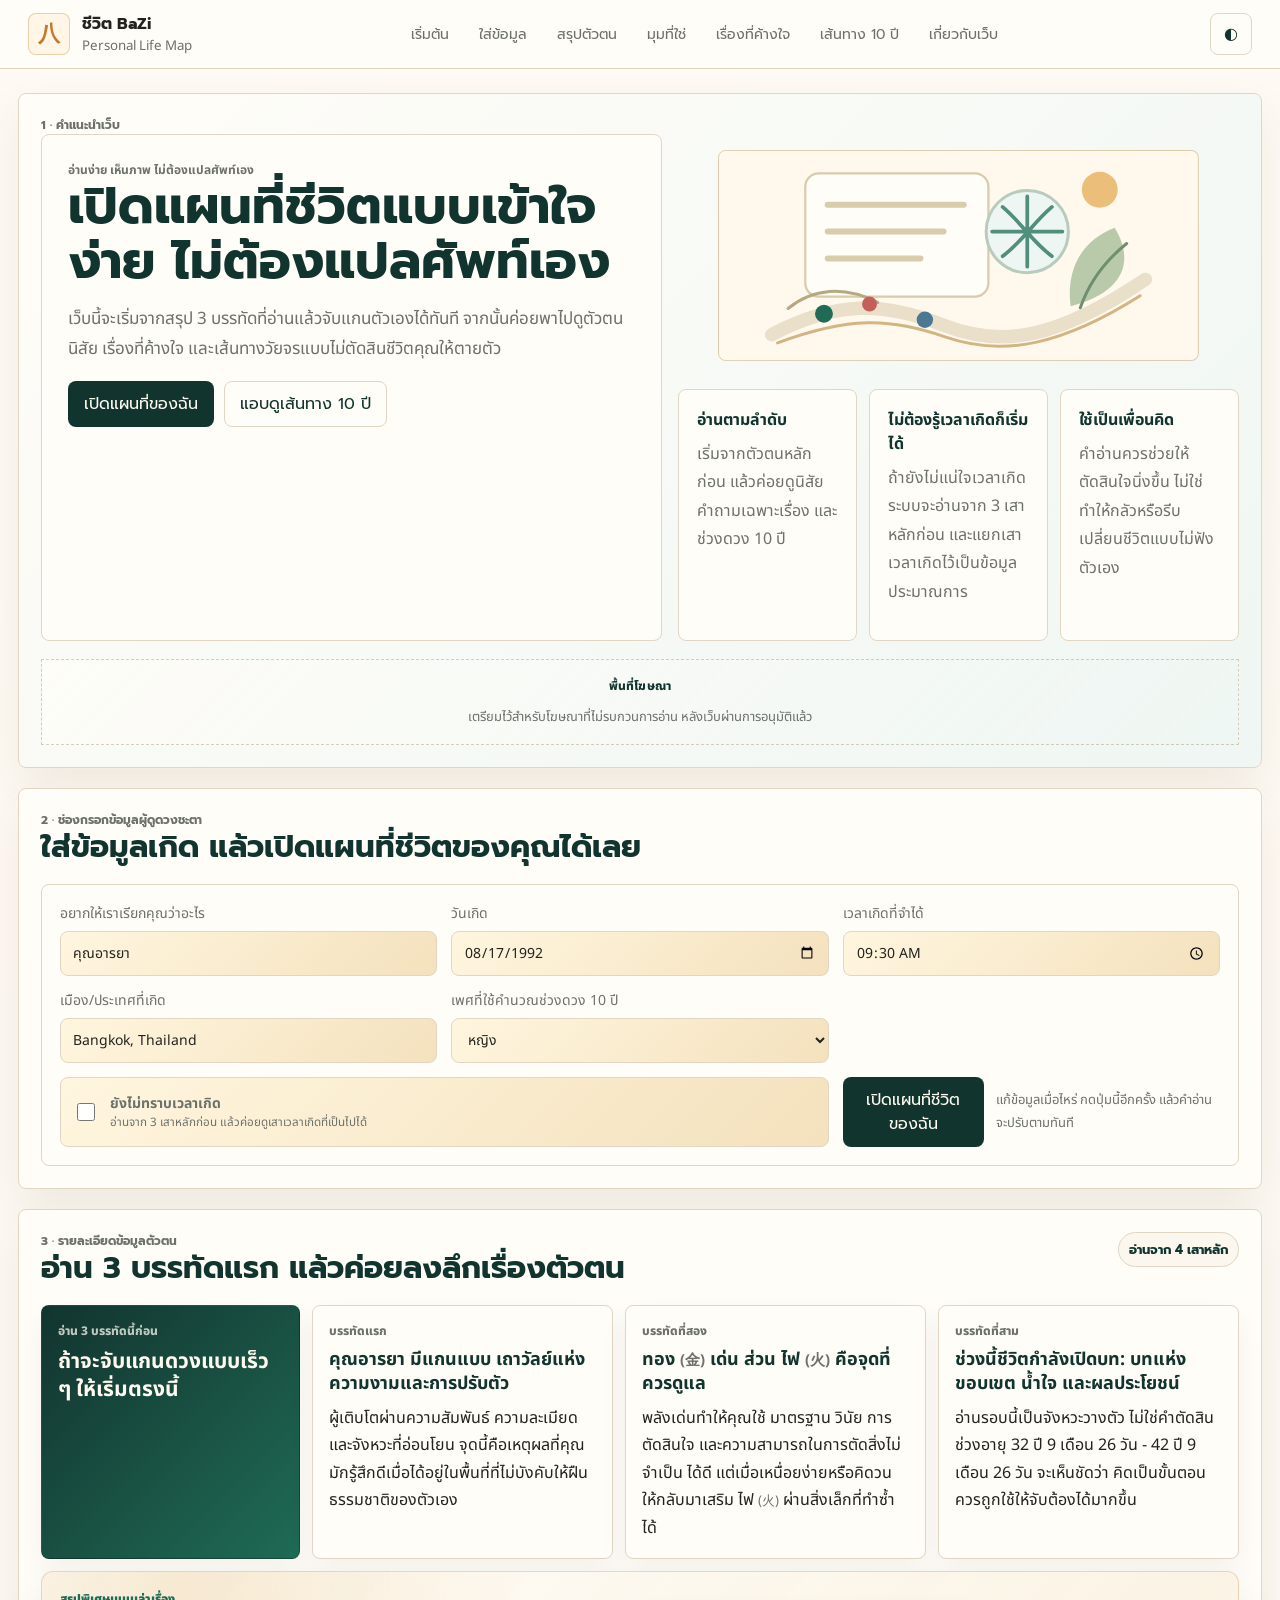
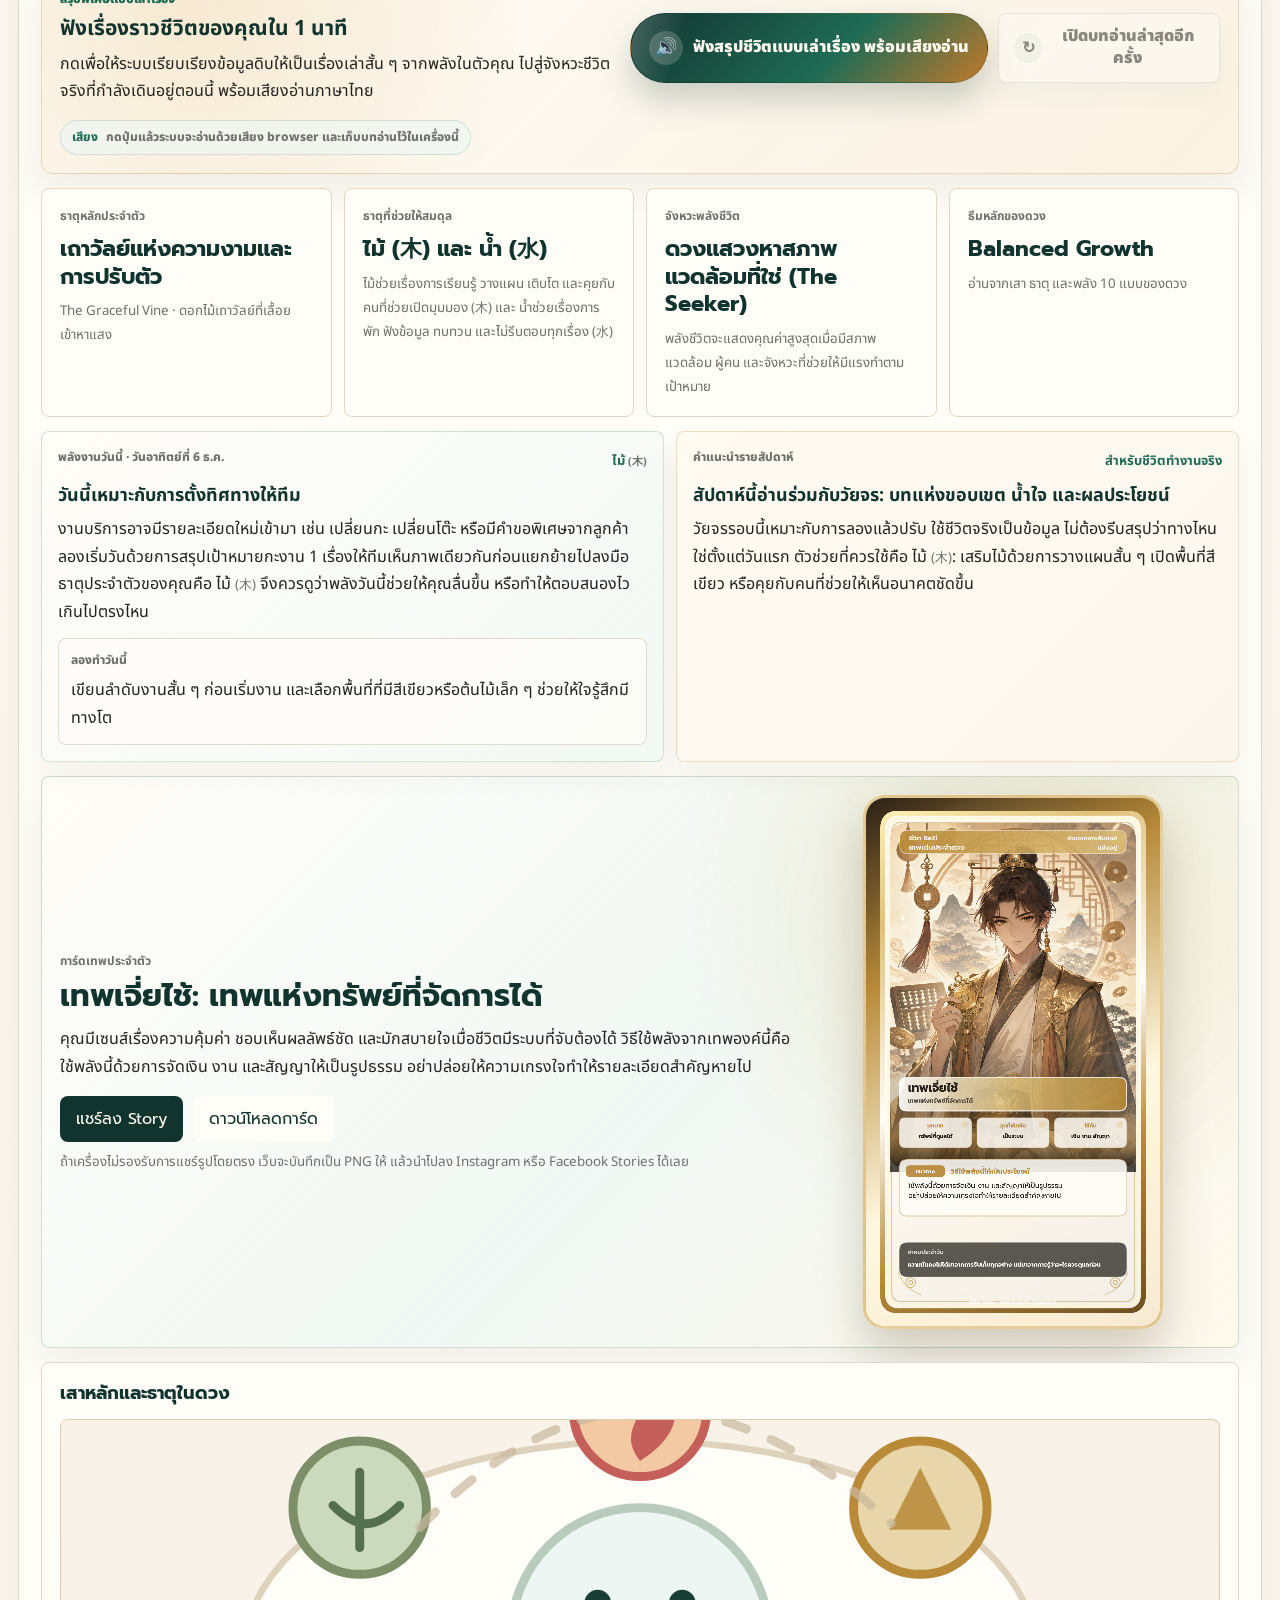
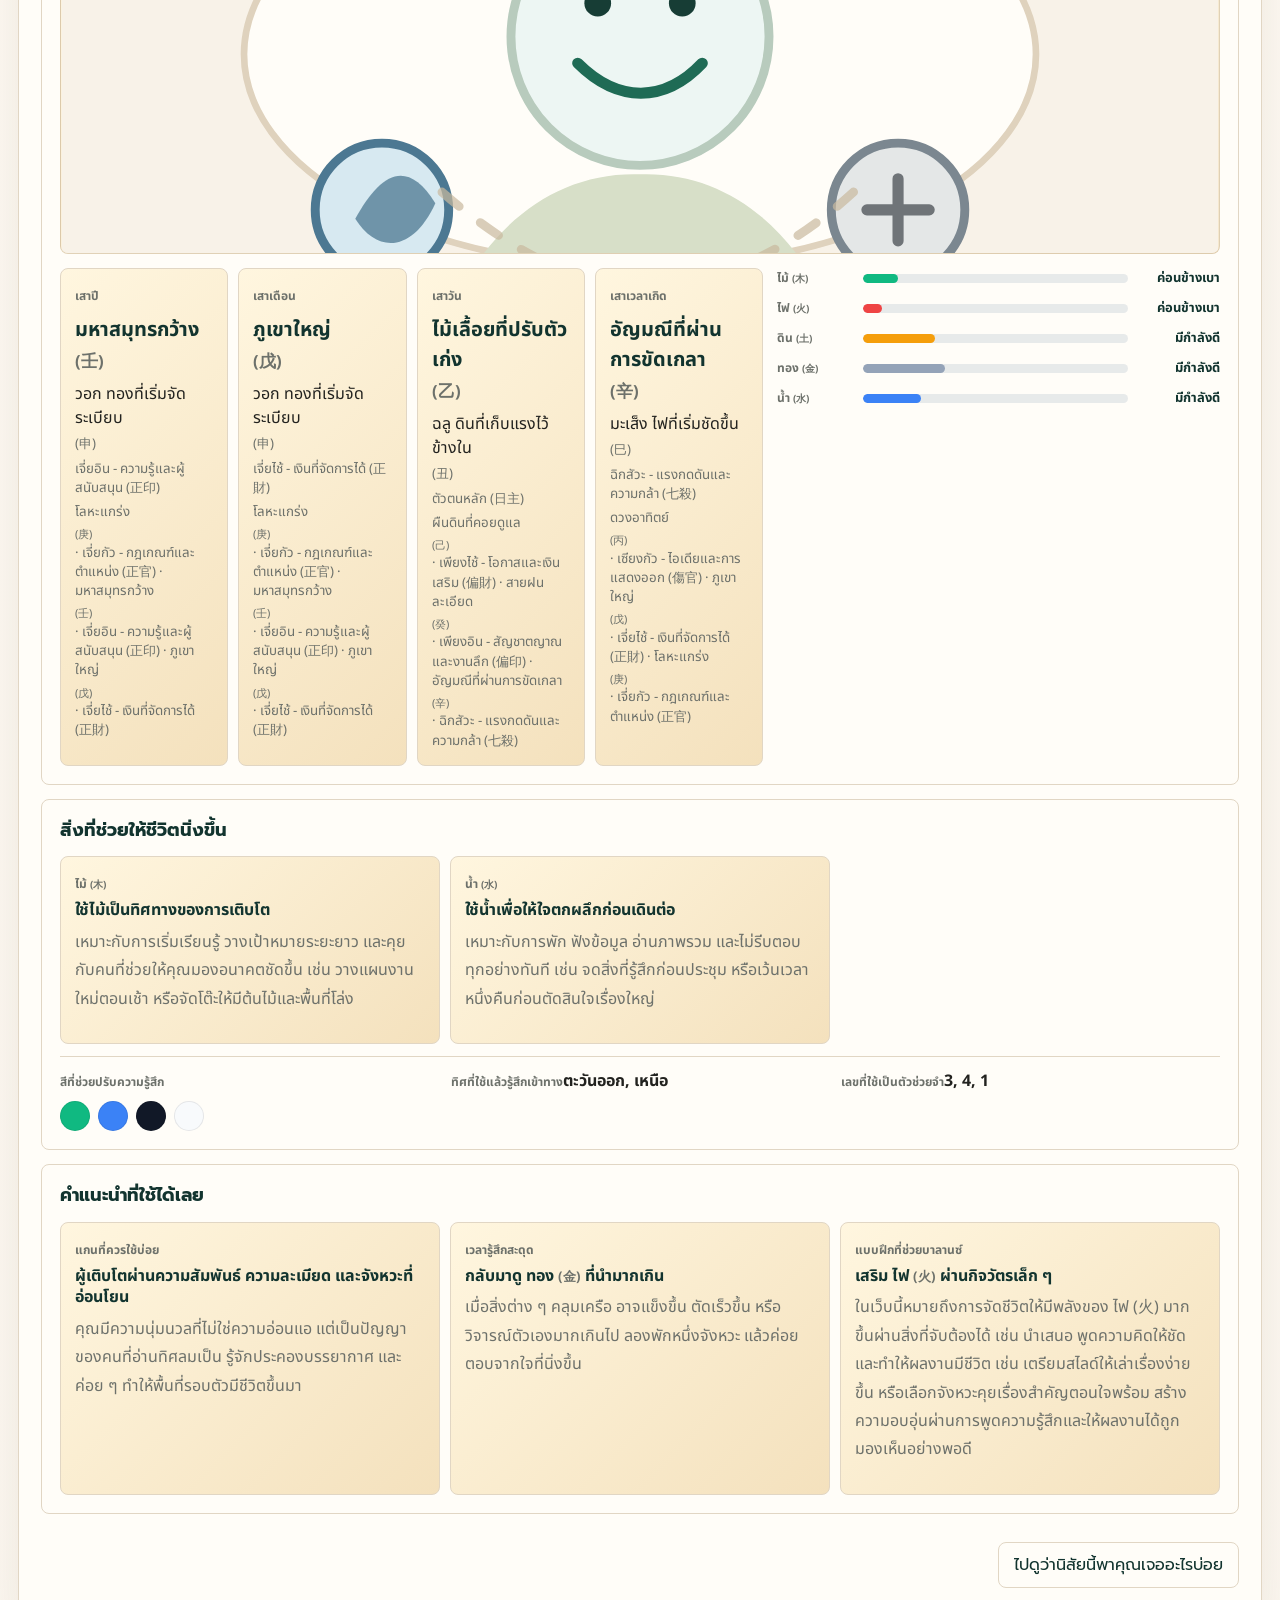
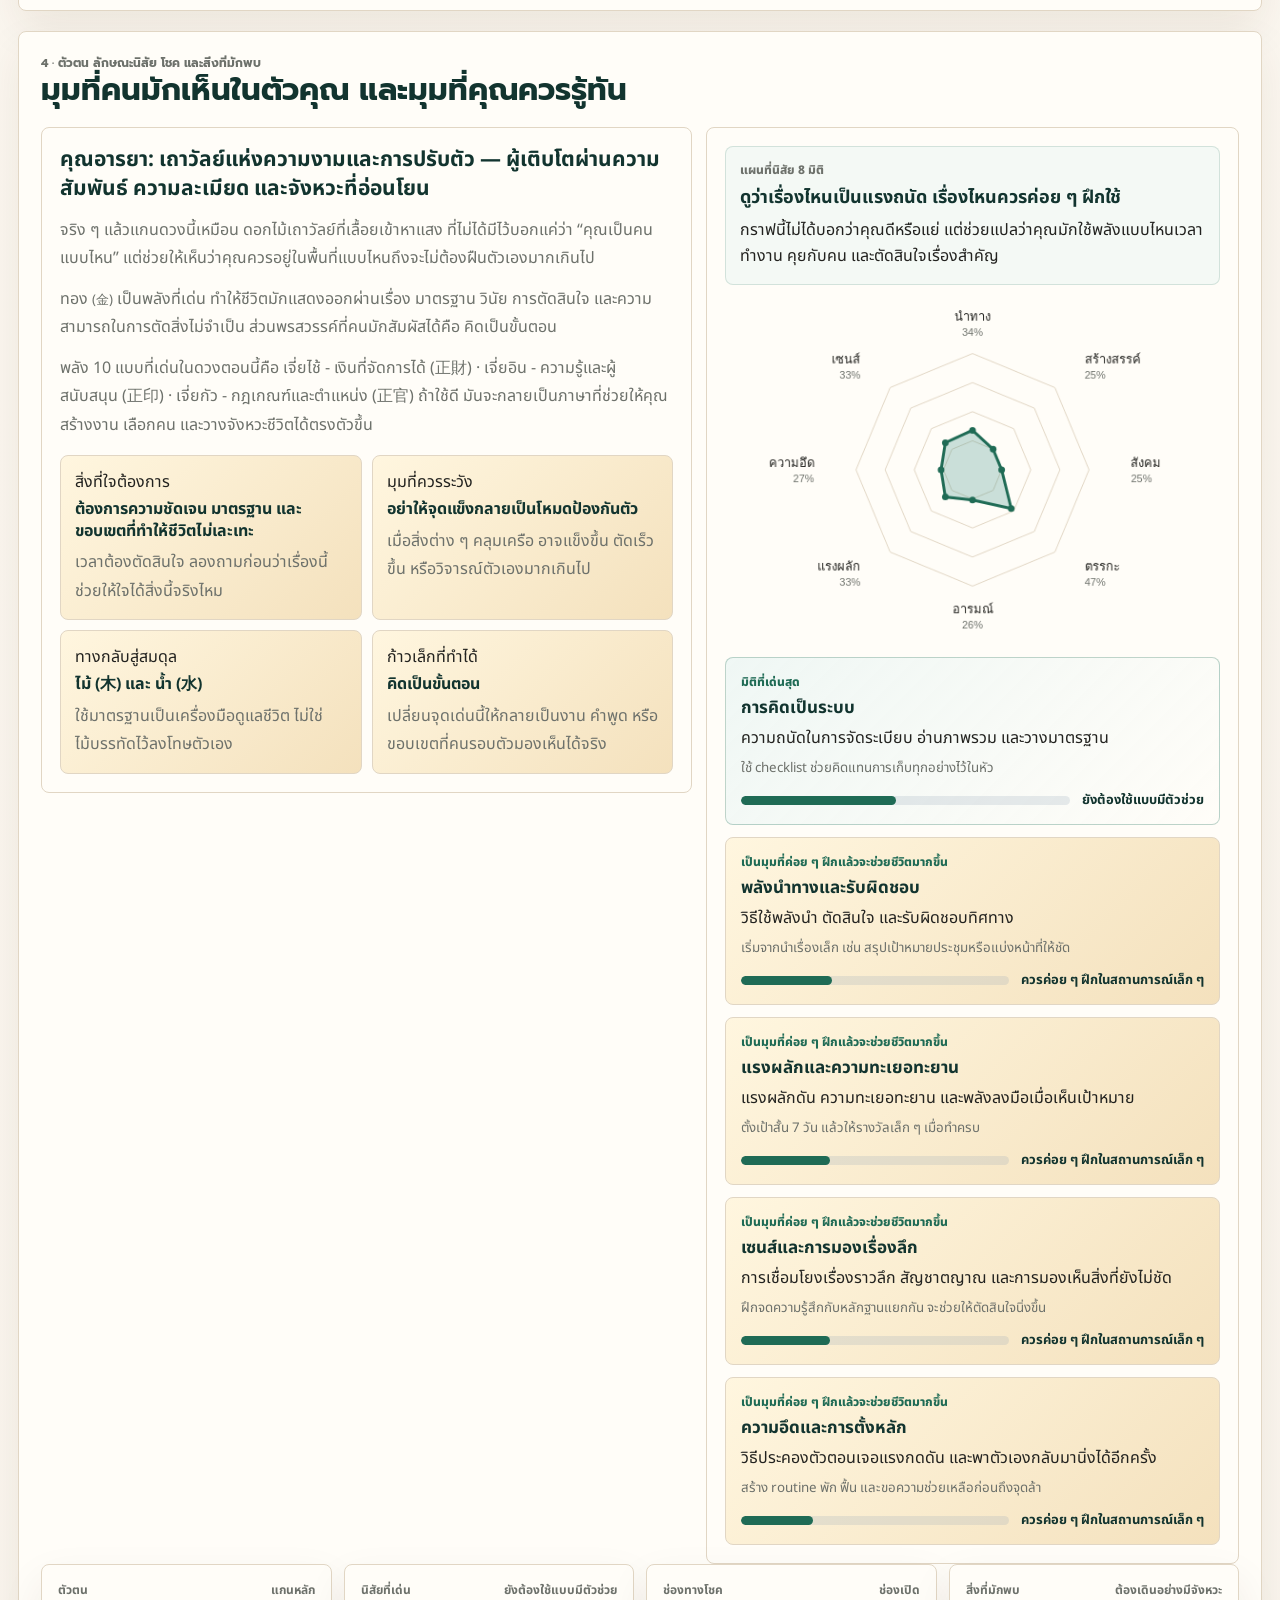
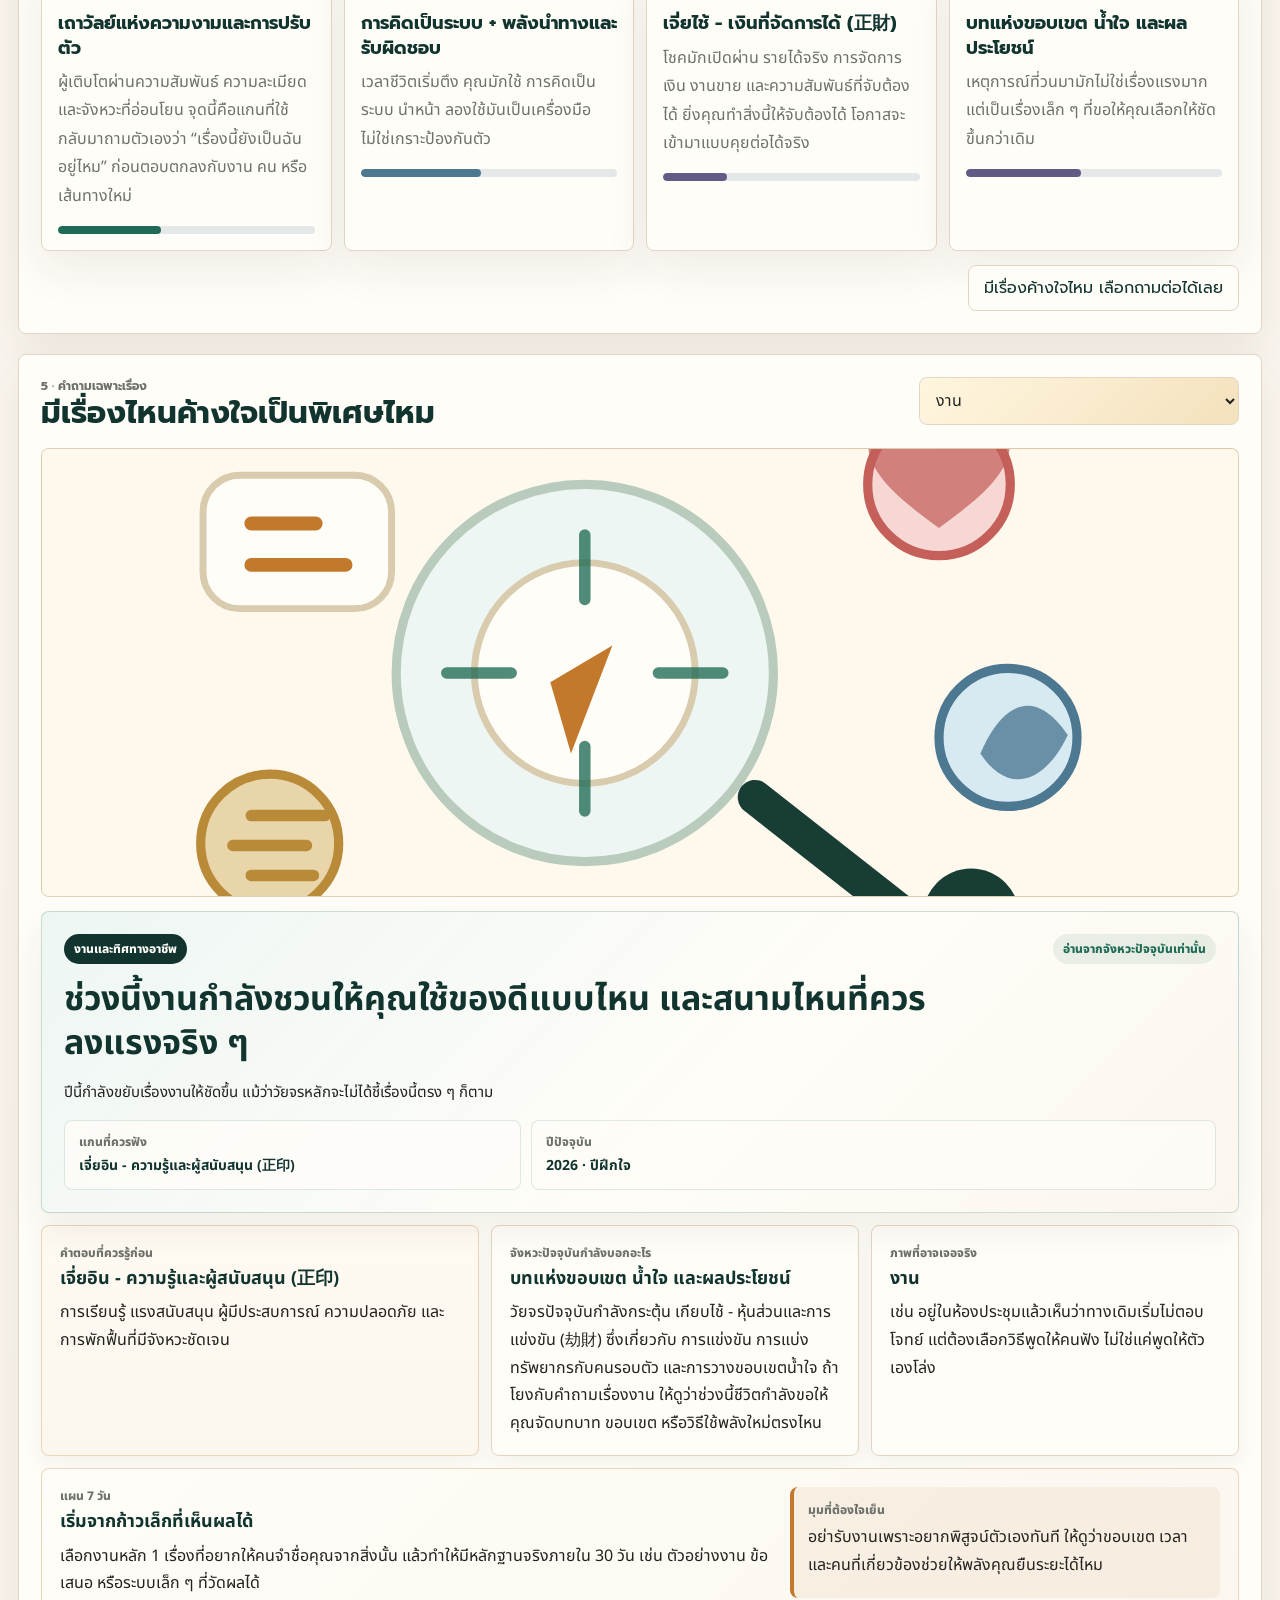
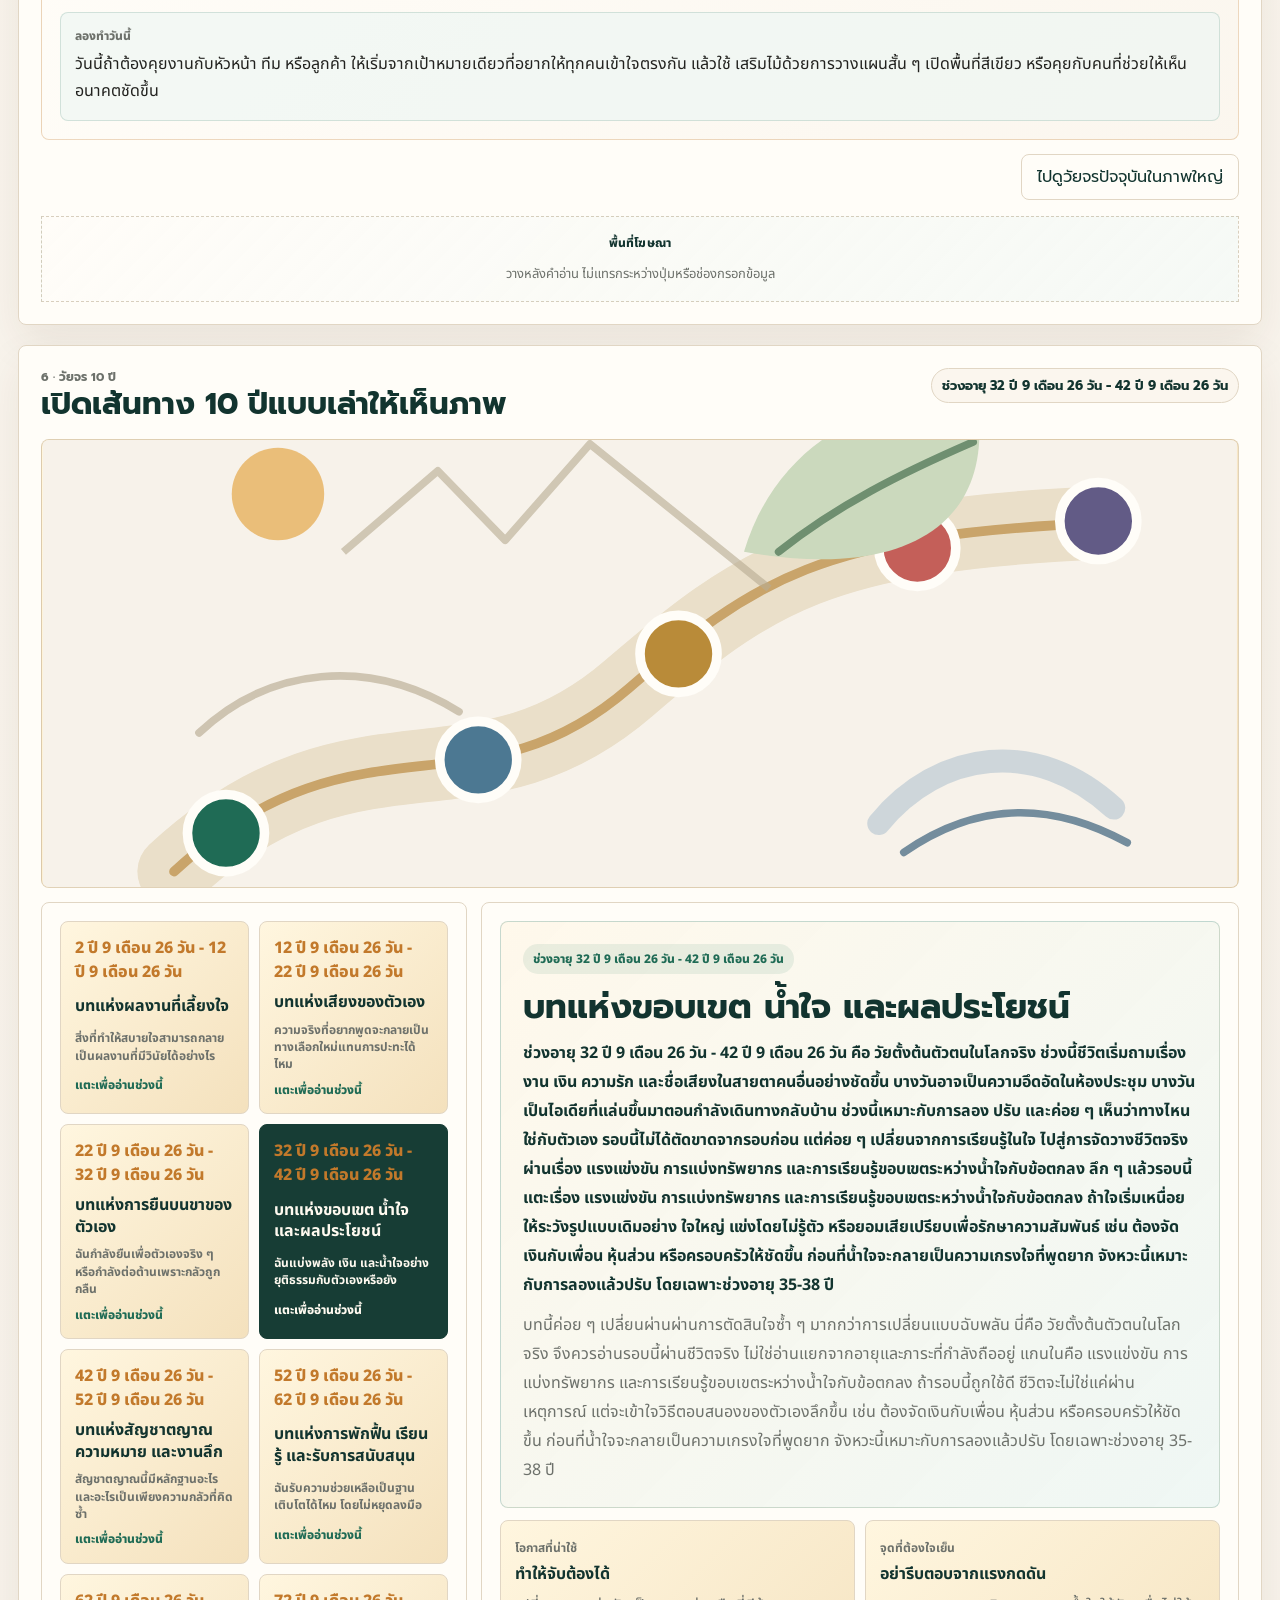
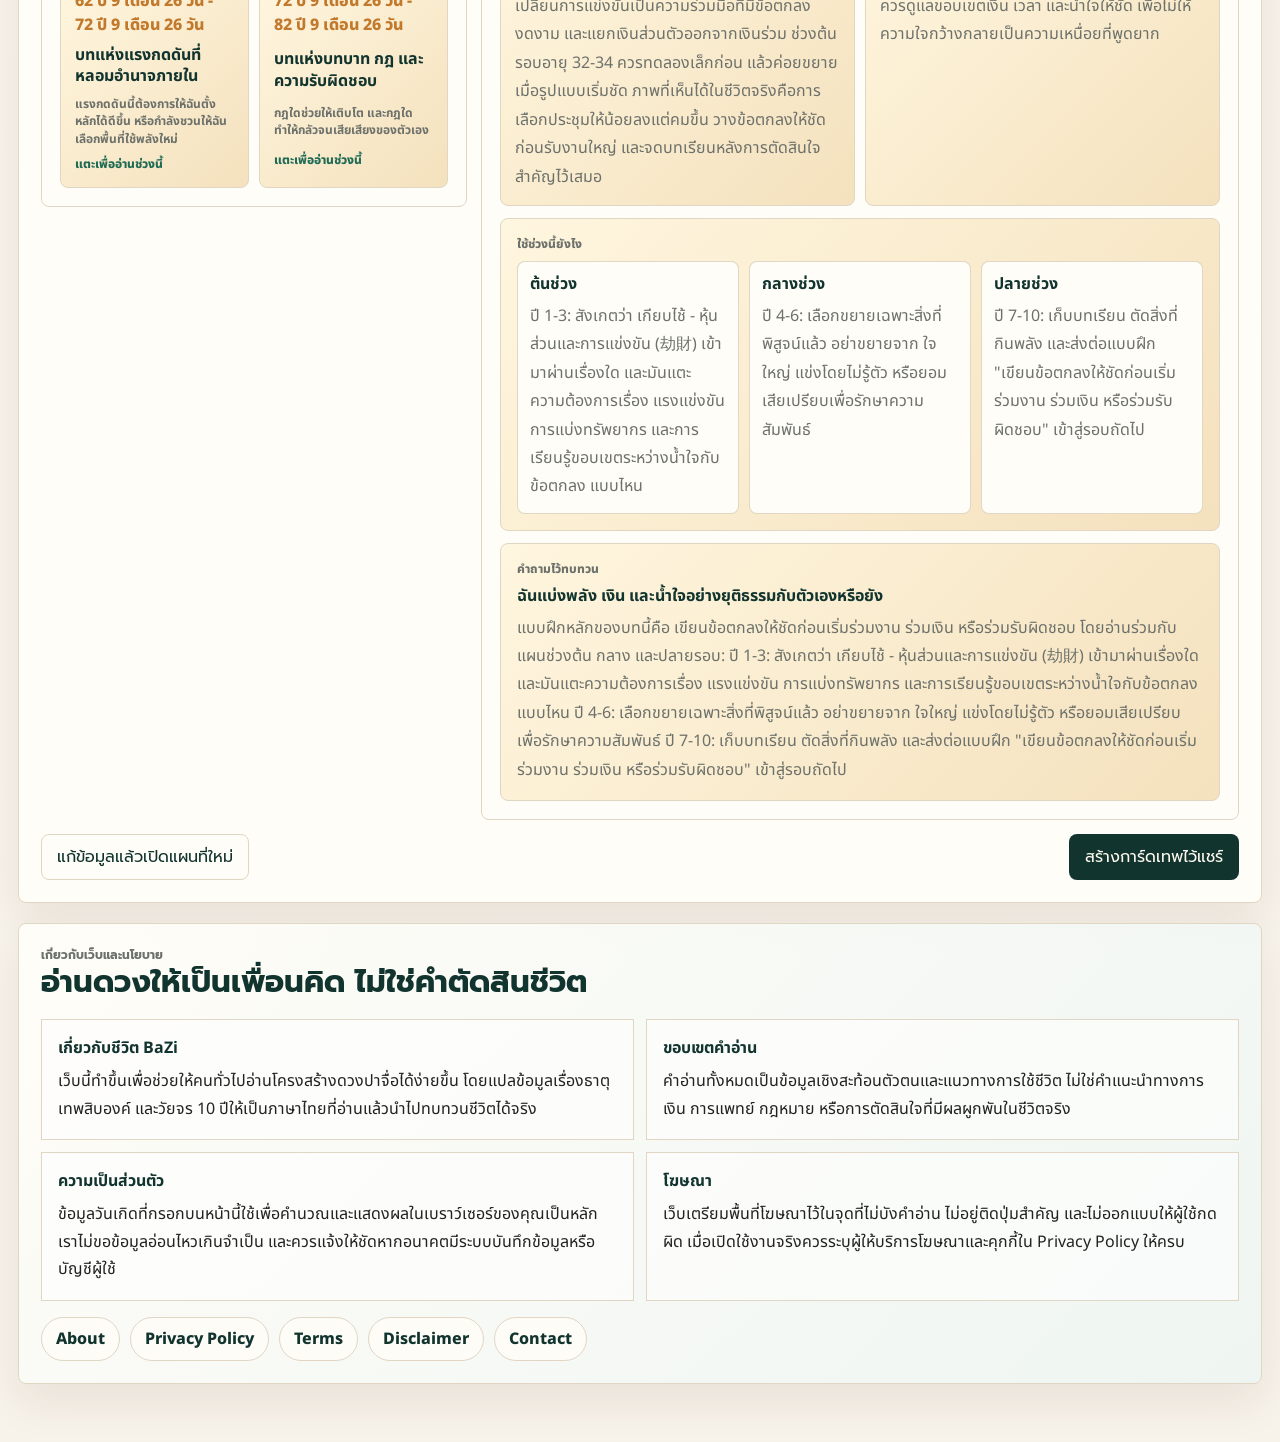
==== commit c8899e78: "Add free voice replay and cache test harness" ====
--- a/index.html
+++ b/index.html
@@ -270,7 +270,13 @@
     <div hidden id="popularQuestionButtons"></div>
     <div hidden id="popularQuestionAnswer"></div>
     <div class="toast" id="toast" role="status" aria-live="polite"></div>
-    <script src="./app-audio.js"></script>
+    <script>
+      if ("serviceWorker" in navigator && location.protocol === "https:") {
+        window.addEventListener("load", () => {
+          navigator.serviceWorker.register("./sw.js").catch(() => undefined);
+        });
+      }
+    </script>    <script src="./app-audio.js"></script>
   </body>
 </html>
 
--- a/styles.css
+++ b/styles.css
@@ -1434,3 +1434,49 @@
 @media (max-width: 720px) {
   .story-voice-status { width: 100%; border-radius: var(--radius); }
 }
+
+.story-voice-actions {
+  display: grid;
+  grid-template-columns: minmax(220px, 1fr) minmax(180px, 0.62fr);
+  gap: 10px;
+  align-items: stretch;
+}
+.story-replay-button {
+  position: relative;
+  display: inline-flex;
+  align-items: center;
+  justify-content: center;
+  gap: 9px;
+  min-height: 58px;
+  padding: 12px 15px;
+  border: 1px solid rgba(31, 107, 85, 0.24);
+  border-radius: var(--radius);
+  color: var(--accent-dark);
+  background: rgba(255, 253, 248, 0.86);
+  box-shadow: inset 0 1px 0 rgba(255,255,255,.72), 0 12px 24px rgba(31,107,85,.08);
+  font-weight: 900;
+  cursor: pointer;
+  transition: transform .18s ease, opacity .18s ease, box-shadow .18s ease;
+}
+.story-replay-button:hover:not(:disabled) {
+  transform: translateY(-1px);
+  box-shadow: inset 0 1px 0 rgba(255,255,255,.72), 0 16px 30px rgba(31,107,85,.14);
+}
+.story-replay-button:disabled {
+  cursor: not-allowed;
+  opacity: .52;
+}
+.story-replay-button b {
+  display: inline-grid;
+  place-items: center;
+  width: 30px;
+  height: 30px;
+  border-radius: 50%;
+  background: rgba(31,107,85,.1);
+}
+.story-replay-button span {
+  line-height: 1.35;
+}
+@media (max-width: 720px) {
+  .story-voice-actions { grid-template-columns: 1fr; }
+}
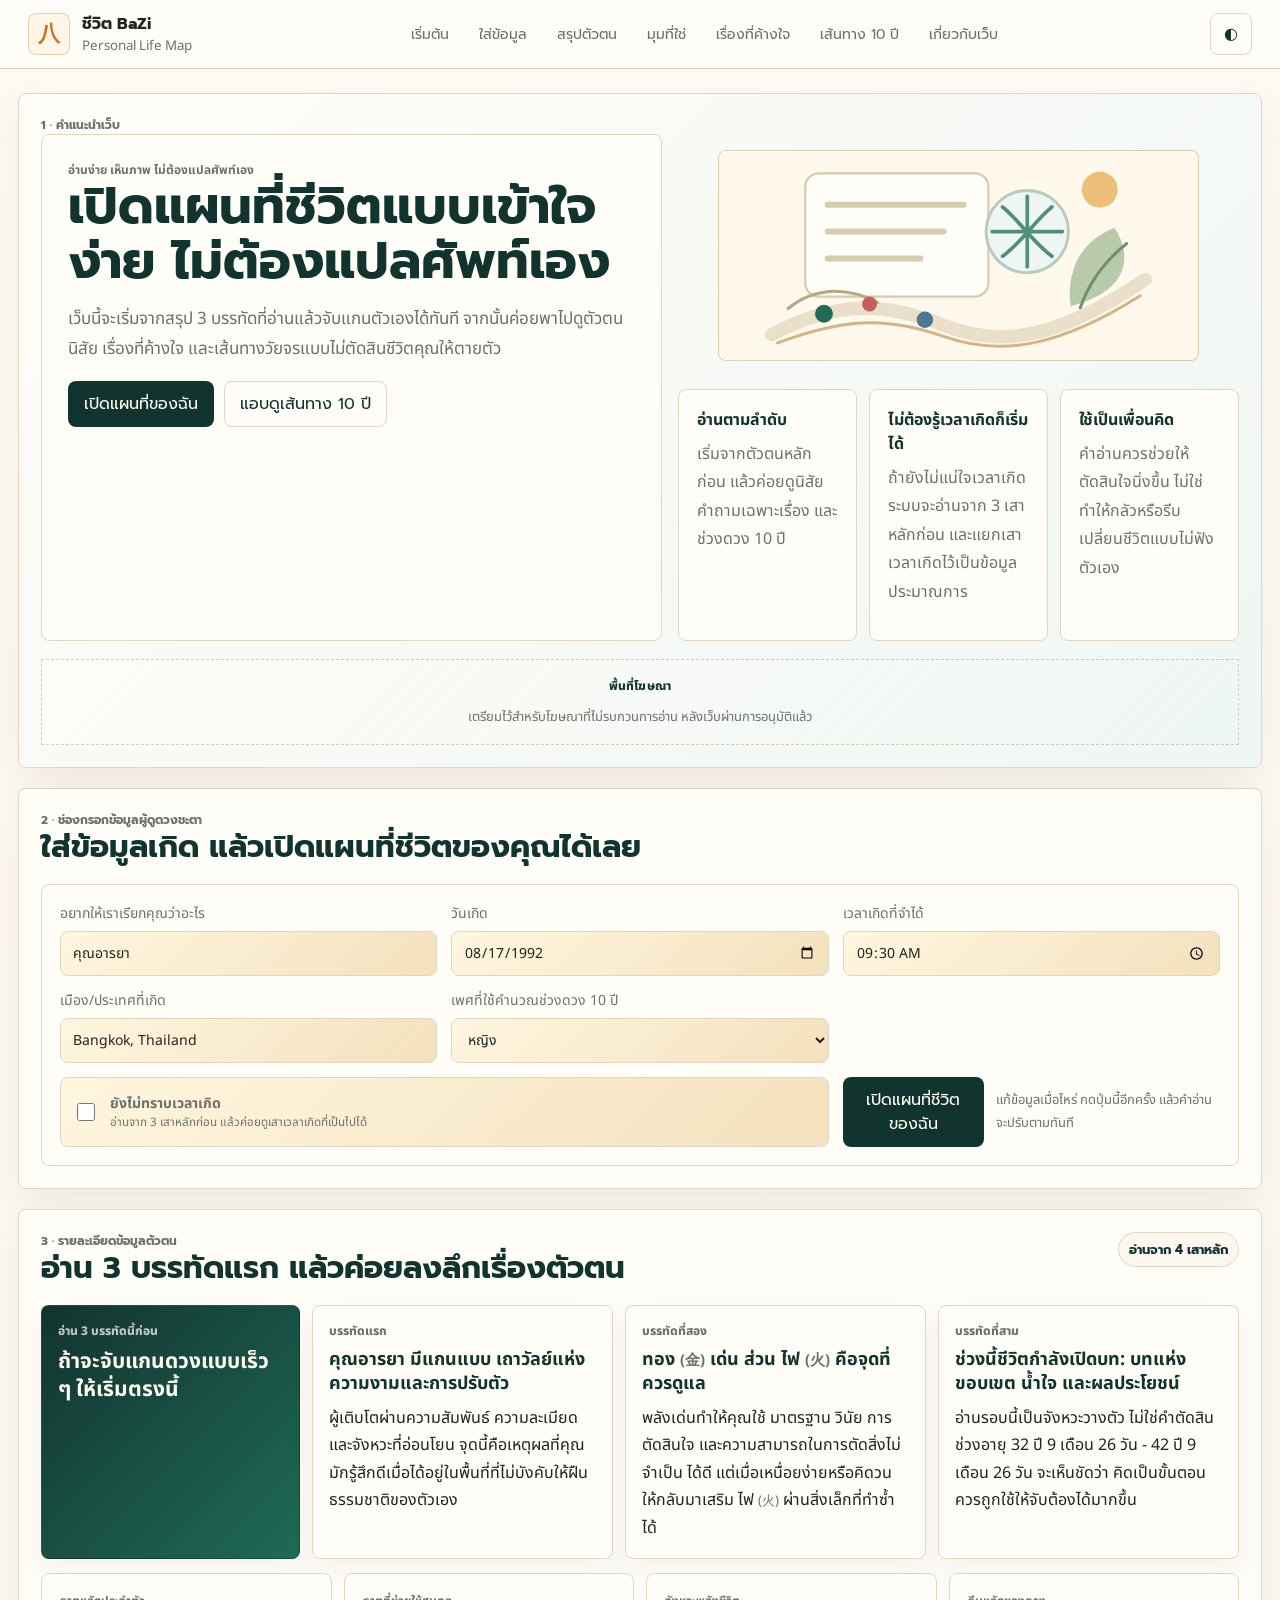
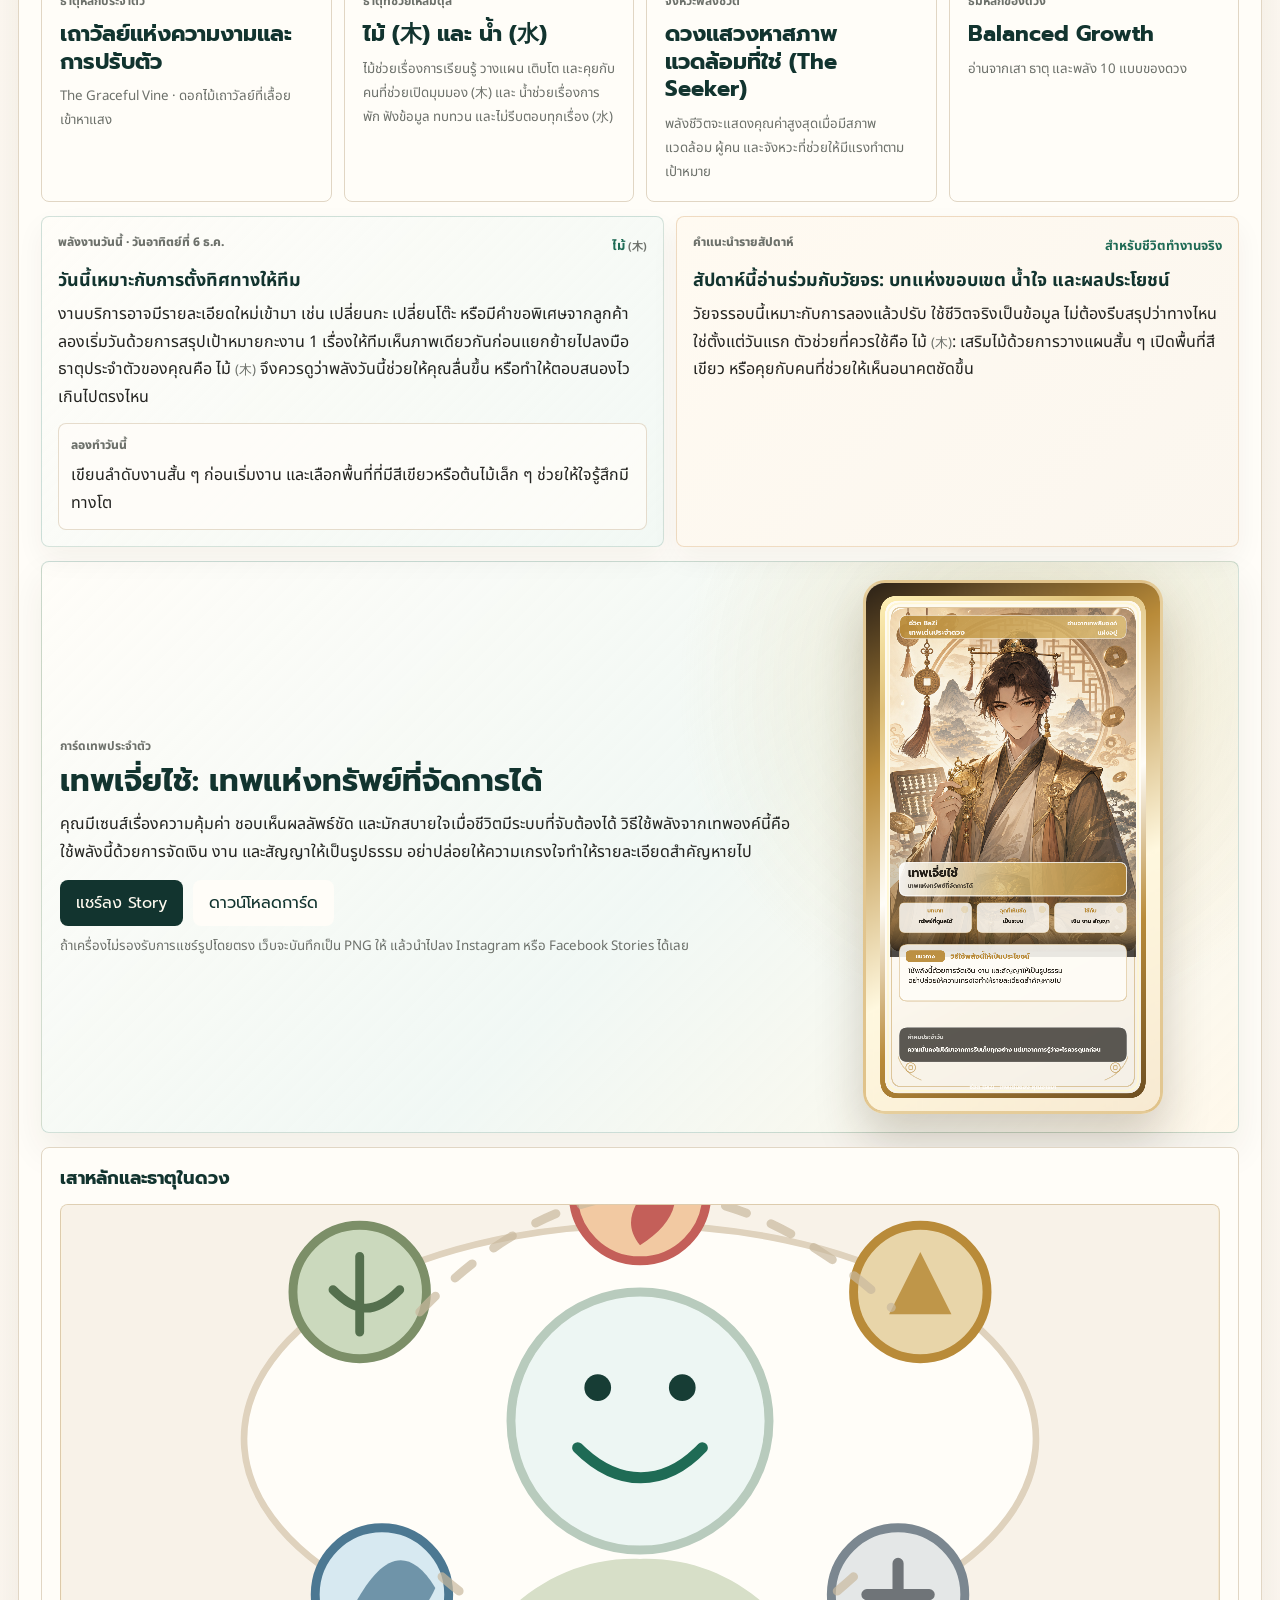
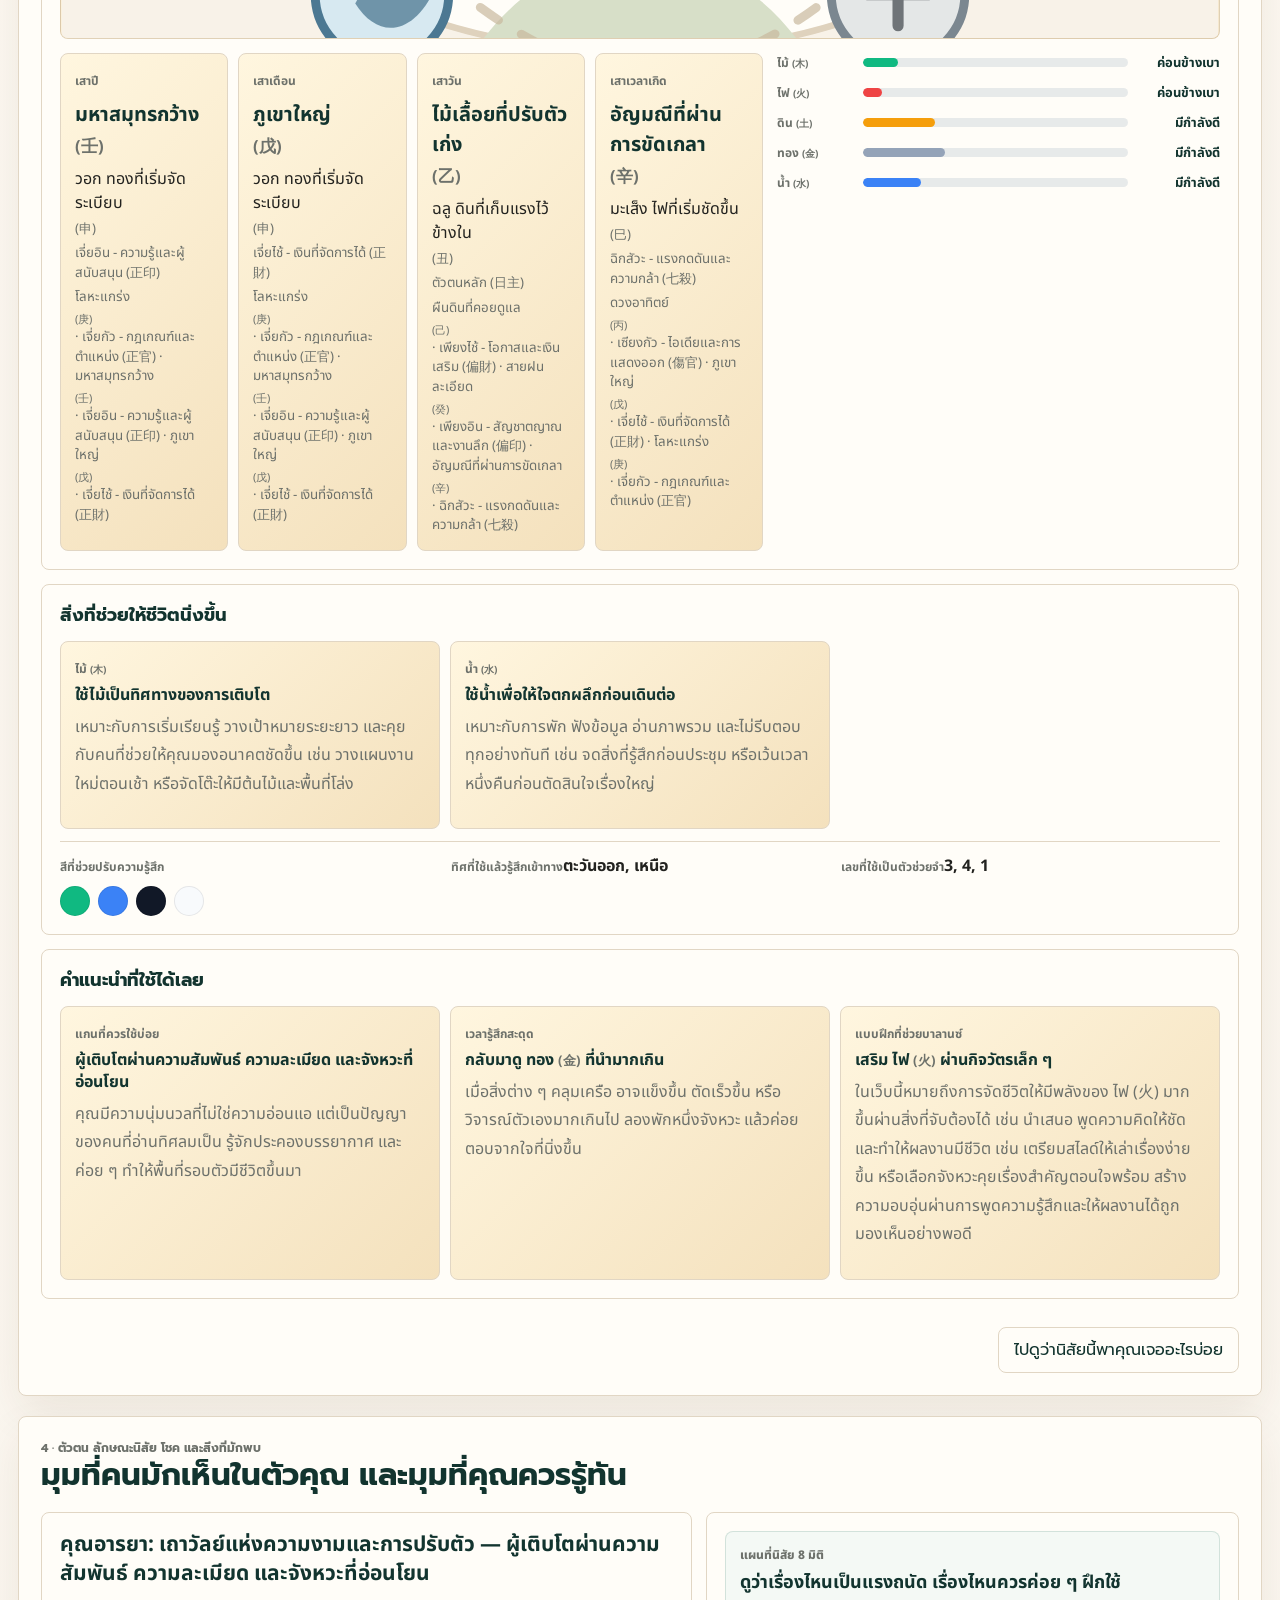
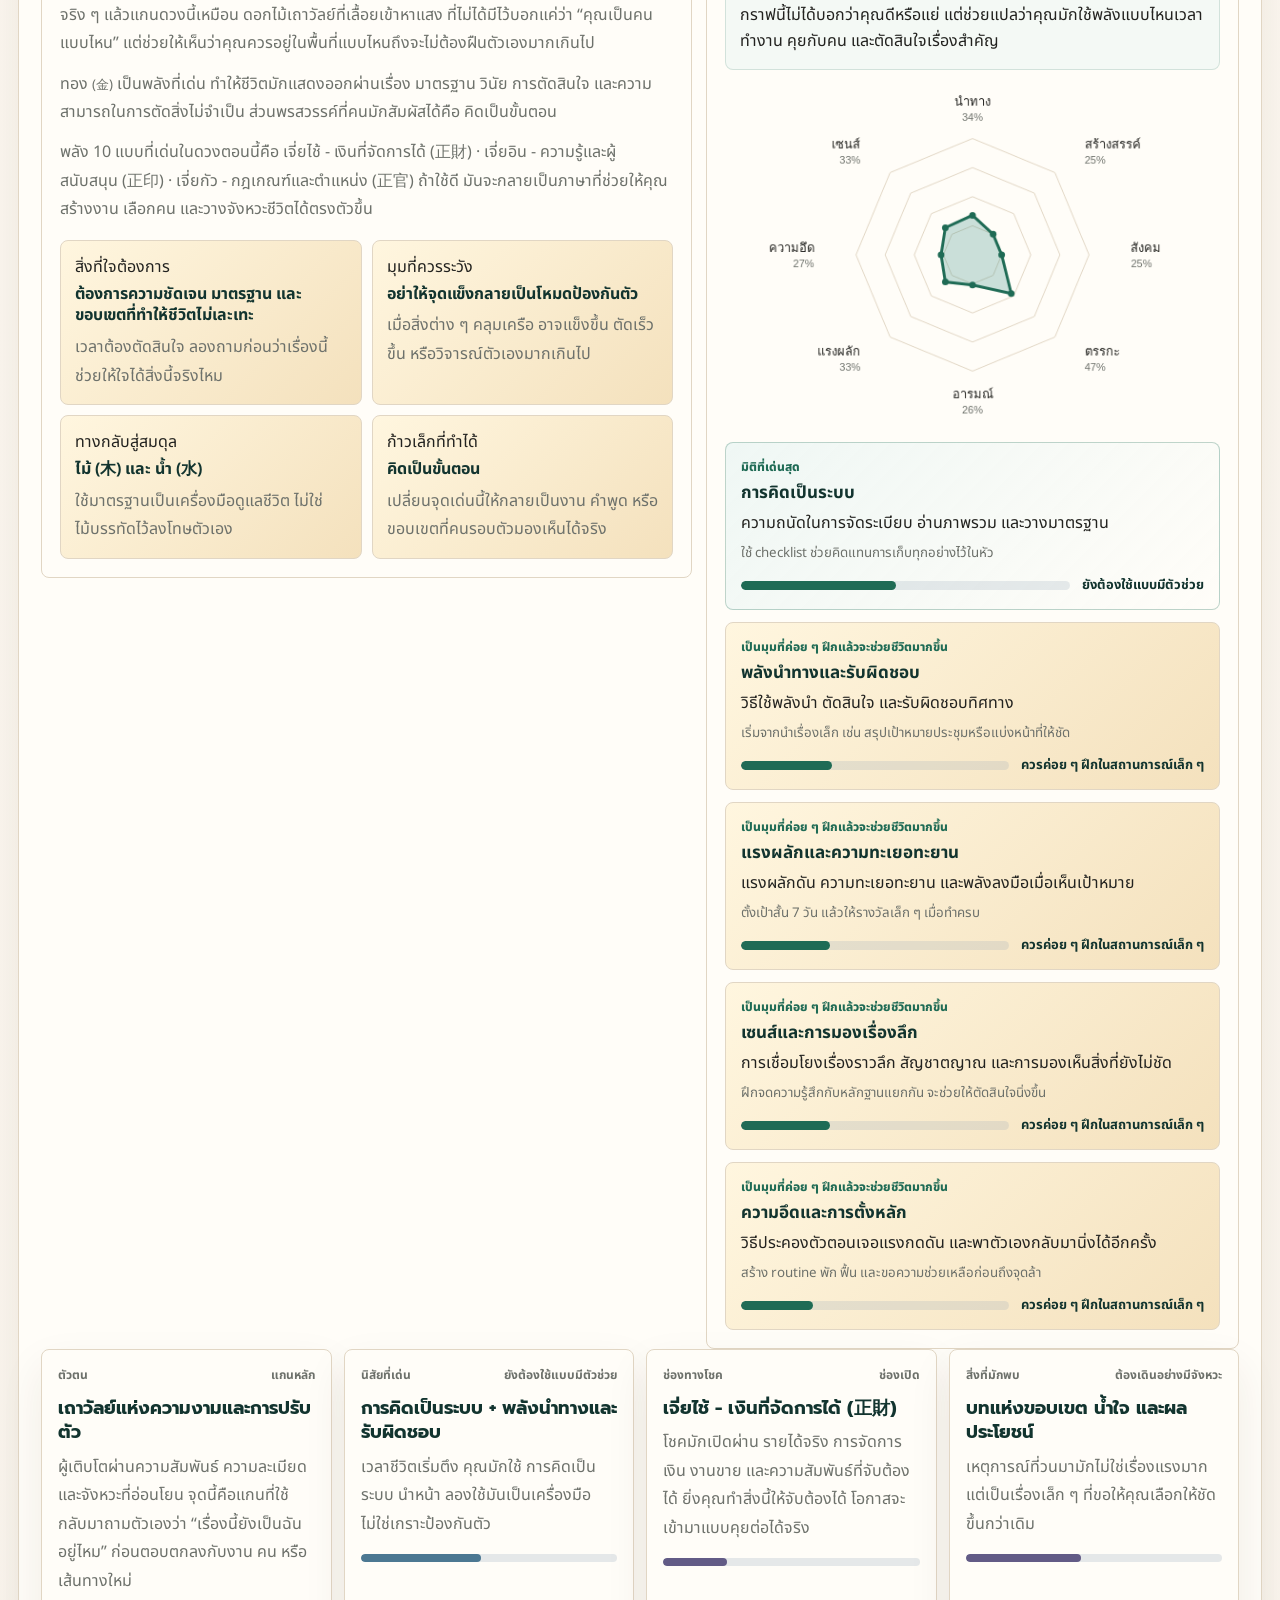
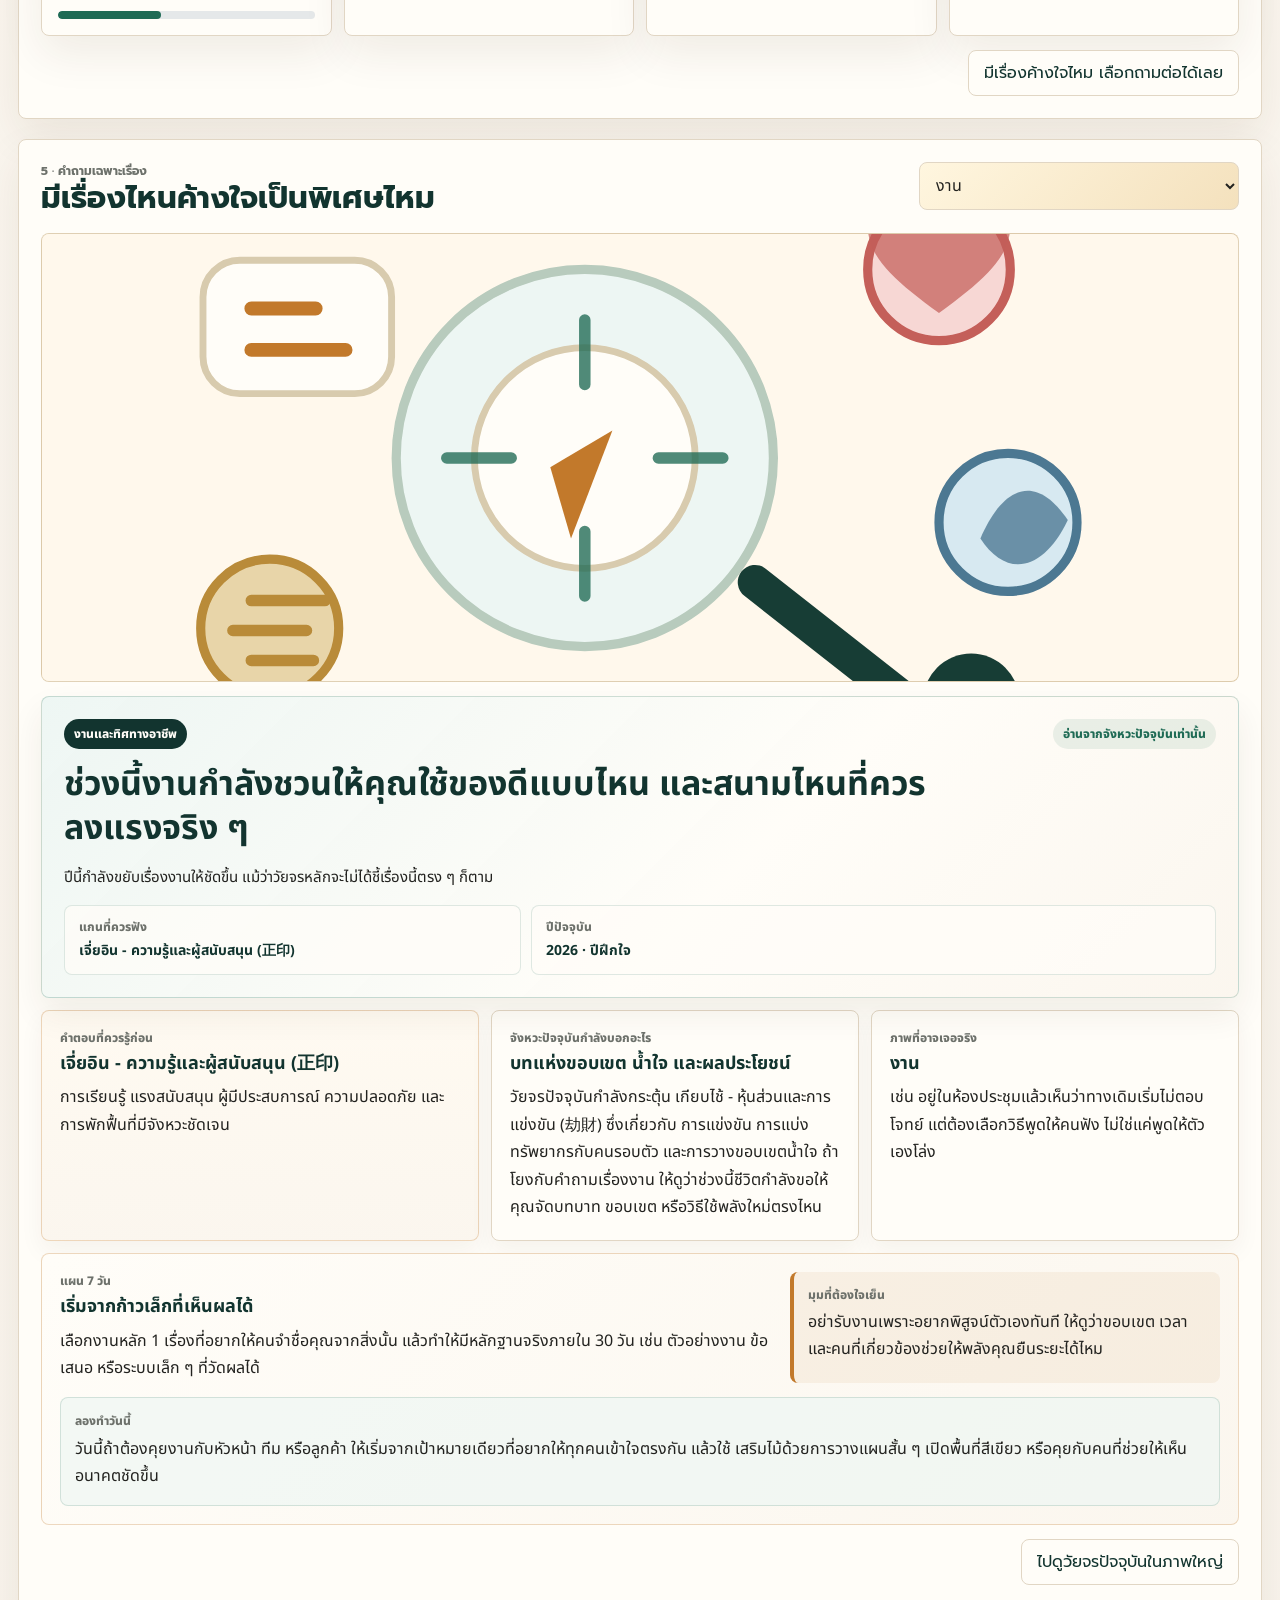
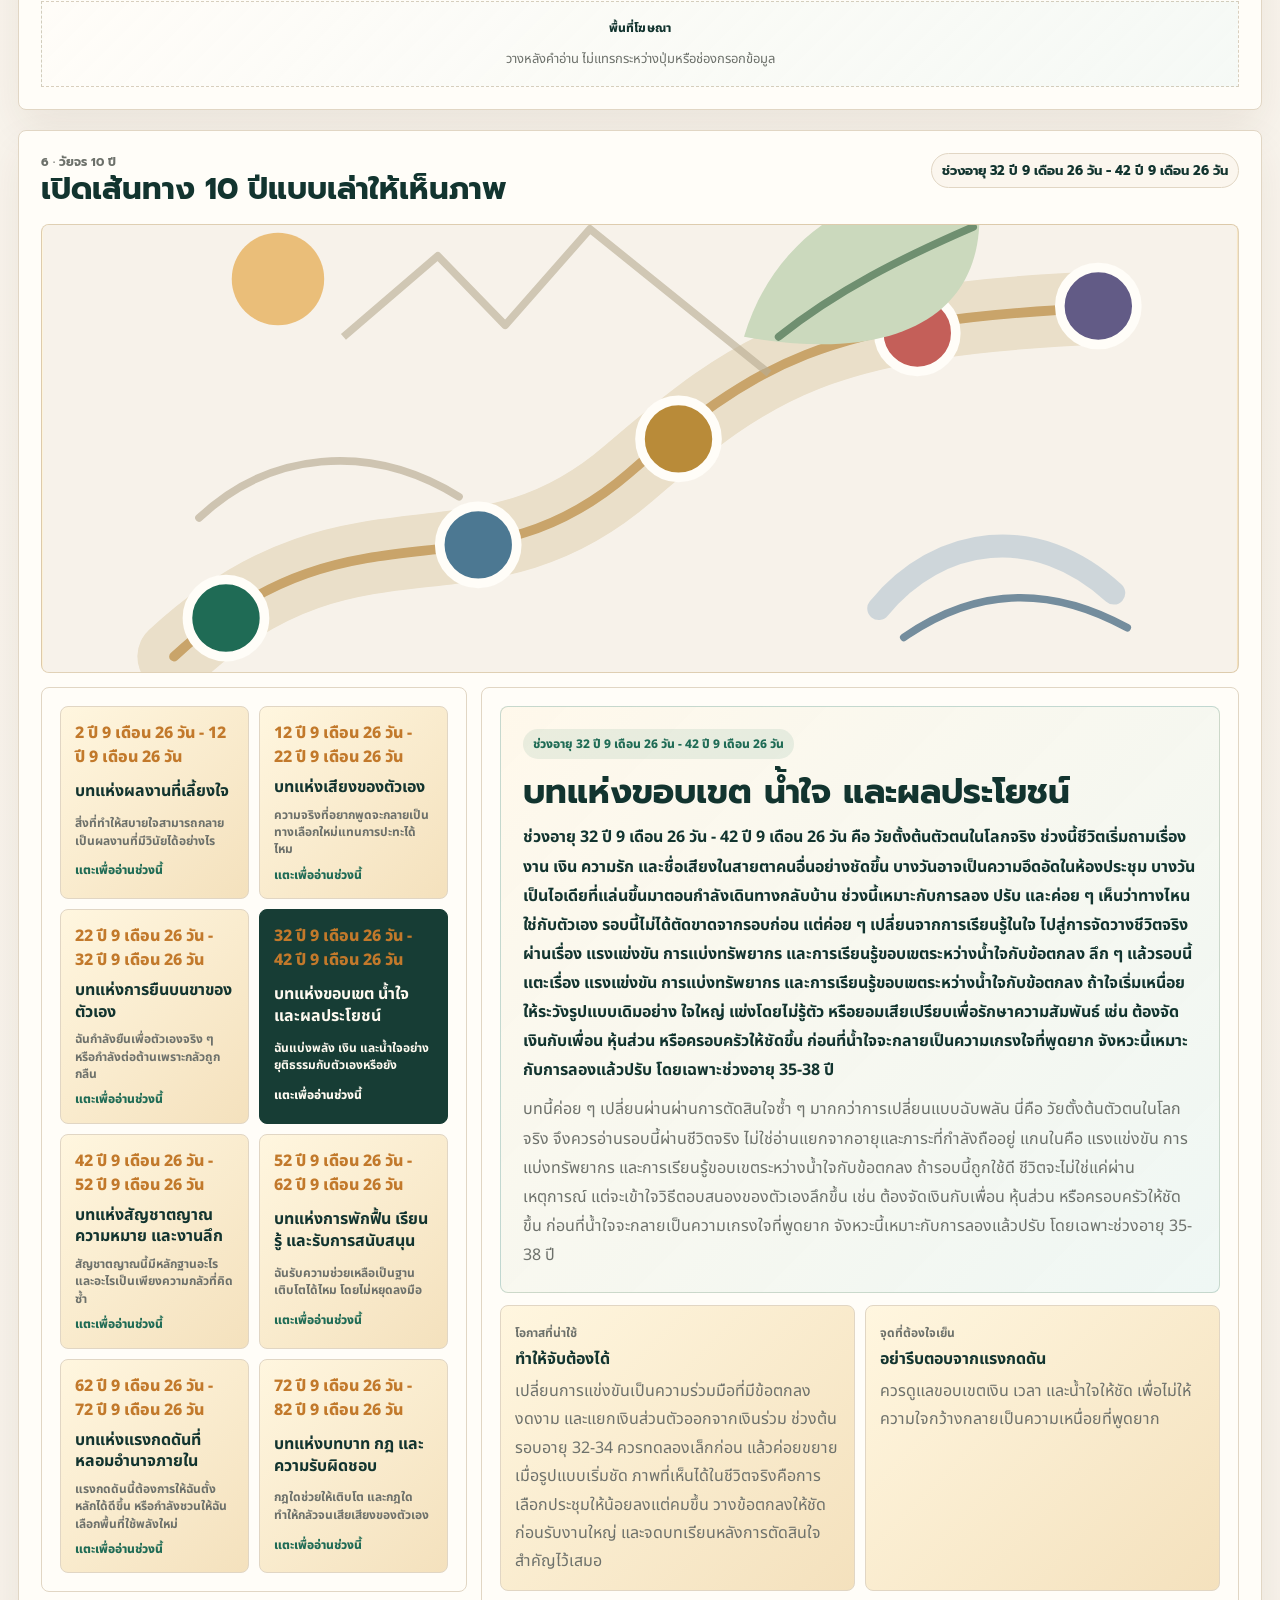
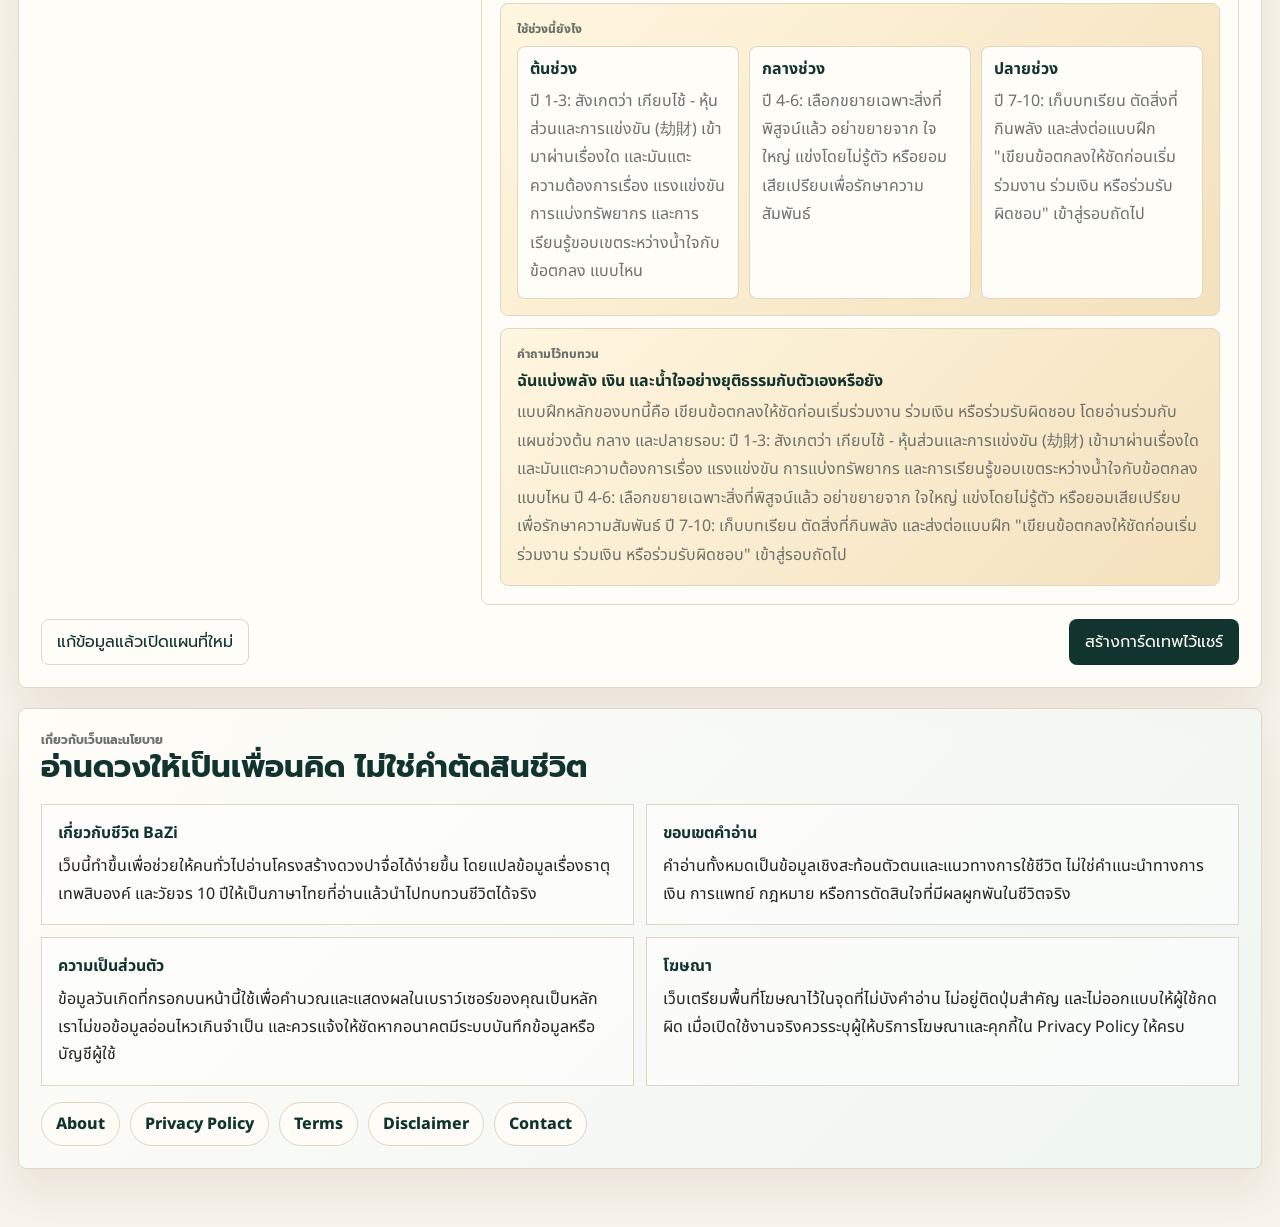
==== commit 4eb59789: "Remove story summary cache feature" ====
--- a/index.html
+++ b/index.html
@@ -269,13 +269,24 @@
 
     <div hidden id="popularQuestionButtons"></div>
     <div hidden id="popularQuestionAnswer"></div>
-    <div class="toast" id="toast" role="status" aria-live="polite"></div>
-    <script>
-      if ("serviceWorker" in navigator && location.protocol === "https:") {
-        window.addEventListener("load", () => {
-          navigator.serviceWorker.register("./sw.js").catch(() => undefined);
-        });
-      }
+    <div class="toast" id="toast" role="status" aria-live="polite"></div>    <script>
+      (() => {
+        try {
+          localStorage.removeItem("bazi:last-story-narration:v1");
+          if ("caches" in window) {
+            caches.keys().then((keys) => keys
+              .filter((key) => key.startsWith("bazi-static-") || key === "bazi-story-audio-v1")
+              .forEach((key) => caches.delete(key)));
+          }
+          if ("serviceWorker" in navigator) {
+            navigator.serviceWorker.getRegistrations()
+              .then((registrations) => registrations.forEach((registration) => registration.unregister()))
+              .catch(() => undefined);
+          }
+        } catch (error) {
+          console.warn("Unable to clear old reading cache", error);
+        }
+      })();
     </script>    <script src="./app-audio.js"></script>
   </body>
 </html>
--- a/styles.css
+++ b/styles.css
@@ -1266,217 +1266,4 @@
 
 
 
-.story-summary-panel {
-  grid-column: 1 / -1;
-  display: grid;
-  grid-template-columns: minmax(0, 1fr) auto;
-  gap: 14px;
-  align-items: center;
-  min-width: 0;
-  padding: 18px;
-  border: 1px solid rgba(194, 121, 43, 0.26);
-  border-radius: calc(var(--radius) + 4px);
-  background:
-    radial-gradient(circle at 12% 10%, rgba(220, 171, 91, 0.24), transparent 32%),
-    linear-gradient(135deg, rgba(255, 253, 248, 0.98), rgba(250, 241, 224, 0.94));
-  box-shadow: 0 18px 40px rgba(60, 42, 18, 0.08);
-}
-.story-summary-copy span {
-  display: block;
-  margin-bottom: 7px;
-  color: var(--accent);
-  font-size: 12px;
-  font-weight: 900;
-}
-.story-summary-copy strong {
-  display: block;
-  color: var(--ink);
-  font-size: 21px;
-  line-height: 1.32;
-}
-.story-summary-copy p {
-  margin: 8px 0 0;
-  color: var(--text);
-  line-height: 1.72;
-}
-.story-summary-button {
-  position: relative;
-  display: inline-flex;
-  align-items: center;
-  justify-content: center;
-  gap: 10px;
-  min-height: 52px;
-  max-width: 360px;
-  padding: 13px 18px;
-  overflow: hidden;
-  border: 1px solid rgba(18, 52, 47, 0.18);
-  border-radius: 999px;
-  color: #fffaf0;
-  background: linear-gradient(135deg, #12342f, #1f6b55 58%, #c2792b);
-  box-shadow: 0 16px 34px rgba(18, 52, 47, 0.22);
-  text-align: left;
-  transition: transform 0.18s ease, box-shadow 0.18s ease, filter 0.18s ease;
-}
-.story-summary-button::after {
-  content: "";
-  position: absolute;
-  inset: -40% auto -40% -30%;
-  width: 42%;
-  transform: rotate(18deg);
-  background: linear-gradient(90deg, transparent, rgba(255, 255, 255, 0.32), transparent);
-  animation: storyButtonShine 3.2s ease-in-out infinite;
-}
-.story-summary-button:hover {
-  transform: translateY(-1px);
-  box-shadow: 0 20px 42px rgba(18, 52, 47, 0.28);
-  filter: saturate(1.04);
-}
-.story-summary-button:disabled {
-  cursor: wait;
-  opacity: 0.88;
-}
-.story-summary-button b {
-  position: relative;
-  z-index: 1;
-  display: inline-grid;
-  place-items: center;
-  flex: 0 0 auto;
-  width: 34px;
-  height: 34px;
-  border-radius: 50%;
-  background: rgba(255, 250, 240, 0.18);
-  font-size: 18px;
-  line-height: 1;
-}
-.story-summary-button span {
-  position: relative;
-  z-index: 1;
-  line-height: 1.35;
-  font-weight: 900;
-}
-.story-summary-output {
-  grid-column: 1 / -1;
-  display: grid;
-  gap: 10px;
-  padding-top: 2px;
-  animation: storyFadeIn 0.32s ease both;
-}
-.story-summary-output[hidden] { display: none; }
-.story-summary-output p {
-  margin: 0;
-  padding: 14px 15px;
-  border: 1px solid rgba(203, 185, 156, 0.48);
-  border-radius: var(--radius);
-  color: var(--text);
-  background: rgba(255, 253, 248, 0.78);
-  line-height: 1.82;
-}
-.story-summary-output.is-revealing p:last-child::after {
-  content: "";
-  display: inline-block;
-  width: 7px;
-  height: 1.1em;
-  margin-left: 3px;
-  vertical-align: -0.16em;
-  background: var(--accent);
-  animation: storyCaret 0.8s steps(1) infinite;
-}
-@keyframes storyFadeIn {
-  from { opacity: 0; transform: translateY(8px); }
-  to { opacity: 1; transform: translateY(0); }
-}
-@keyframes storyButtonShine {
-  0%, 58% { transform: translateX(0) rotate(18deg); opacity: 0; }
-  68% { opacity: 1; }
-  100% { transform: translateX(360%) rotate(18deg); opacity: 0; }
-}
-@keyframes storyCaret {
-  50% { opacity: 0; }
-}
-
-@media (max-width: 720px) {
-  .story-summary-panel { grid-template-columns: 1fr; }
-  .story-summary-button { width: 100%; max-width: none; }
-}
-
-.story-summary-button.is-speaking {
-  background: linear-gradient(135deg, #7b4b17, #c2792b 58%, #1f6b55);
-  box-shadow: 0 20px 42px rgba(194, 121, 43, 0.24);
-}
-.story-summary-button.is-speaking b {
-  animation: storyPulse 1.1s ease-in-out infinite;
-}
-.story-voice-status {
-  grid-column: 1 / -1;
-  display: inline-flex;
-  align-items: center;
-  gap: 8px;
-  width: fit-content;
-  max-width: 100%;
-  padding: 8px 11px;
-  border: 1px solid rgba(31, 107, 85, 0.16);
-  border-radius: 999px;
-  color: var(--muted);
-  background: rgba(237, 246, 243, 0.68);
-  font-size: 12px;
-  font-weight: 800;
-  line-height: 1.45;
-}
-.story-voice-status::before {
-  content: "เสียง";
-  color: var(--accent);
-}
-@keyframes storyPulse {
-  0%, 100% { transform: scale(1); }
-  50% { transform: scale(1.08); }
-}
-
-@media (max-width: 720px) {
-  .story-voice-status { width: 100%; border-radius: var(--radius); }
-}
-
-.story-voice-actions {
-  display: grid;
-  grid-template-columns: minmax(220px, 1fr) minmax(180px, 0.62fr);
-  gap: 10px;
-  align-items: stretch;
-}
-.story-replay-button {
-  position: relative;
-  display: inline-flex;
-  align-items: center;
-  justify-content: center;
-  gap: 9px;
-  min-height: 58px;
-  padding: 12px 15px;
-  border: 1px solid rgba(31, 107, 85, 0.24);
-  border-radius: var(--radius);
-  color: var(--accent-dark);
-  background: rgba(255, 253, 248, 0.86);
-  box-shadow: inset 0 1px 0 rgba(255,255,255,.72), 0 12px 24px rgba(31,107,85,.08);
-  font-weight: 900;
-  cursor: pointer;
-  transition: transform .18s ease, opacity .18s ease, box-shadow .18s ease;
-}
-.story-replay-button:hover:not(:disabled) {
-  transform: translateY(-1px);
-  box-shadow: inset 0 1px 0 rgba(255,255,255,.72), 0 16px 30px rgba(31,107,85,.14);
-}
-.story-replay-button:disabled {
-  cursor: not-allowed;
-  opacity: .52;
-}
-.story-replay-button b {
-  display: inline-grid;
-  place-items: center;
-  width: 30px;
-  height: 30px;
-  border-radius: 50%;
-  background: rgba(31,107,85,.1);
-}
-.story-replay-button span {
-  line-height: 1.35;
-}
-@media (max-width: 720px) {
-  .story-voice-actions { grid-template-columns: 1fr; }
-}
+
